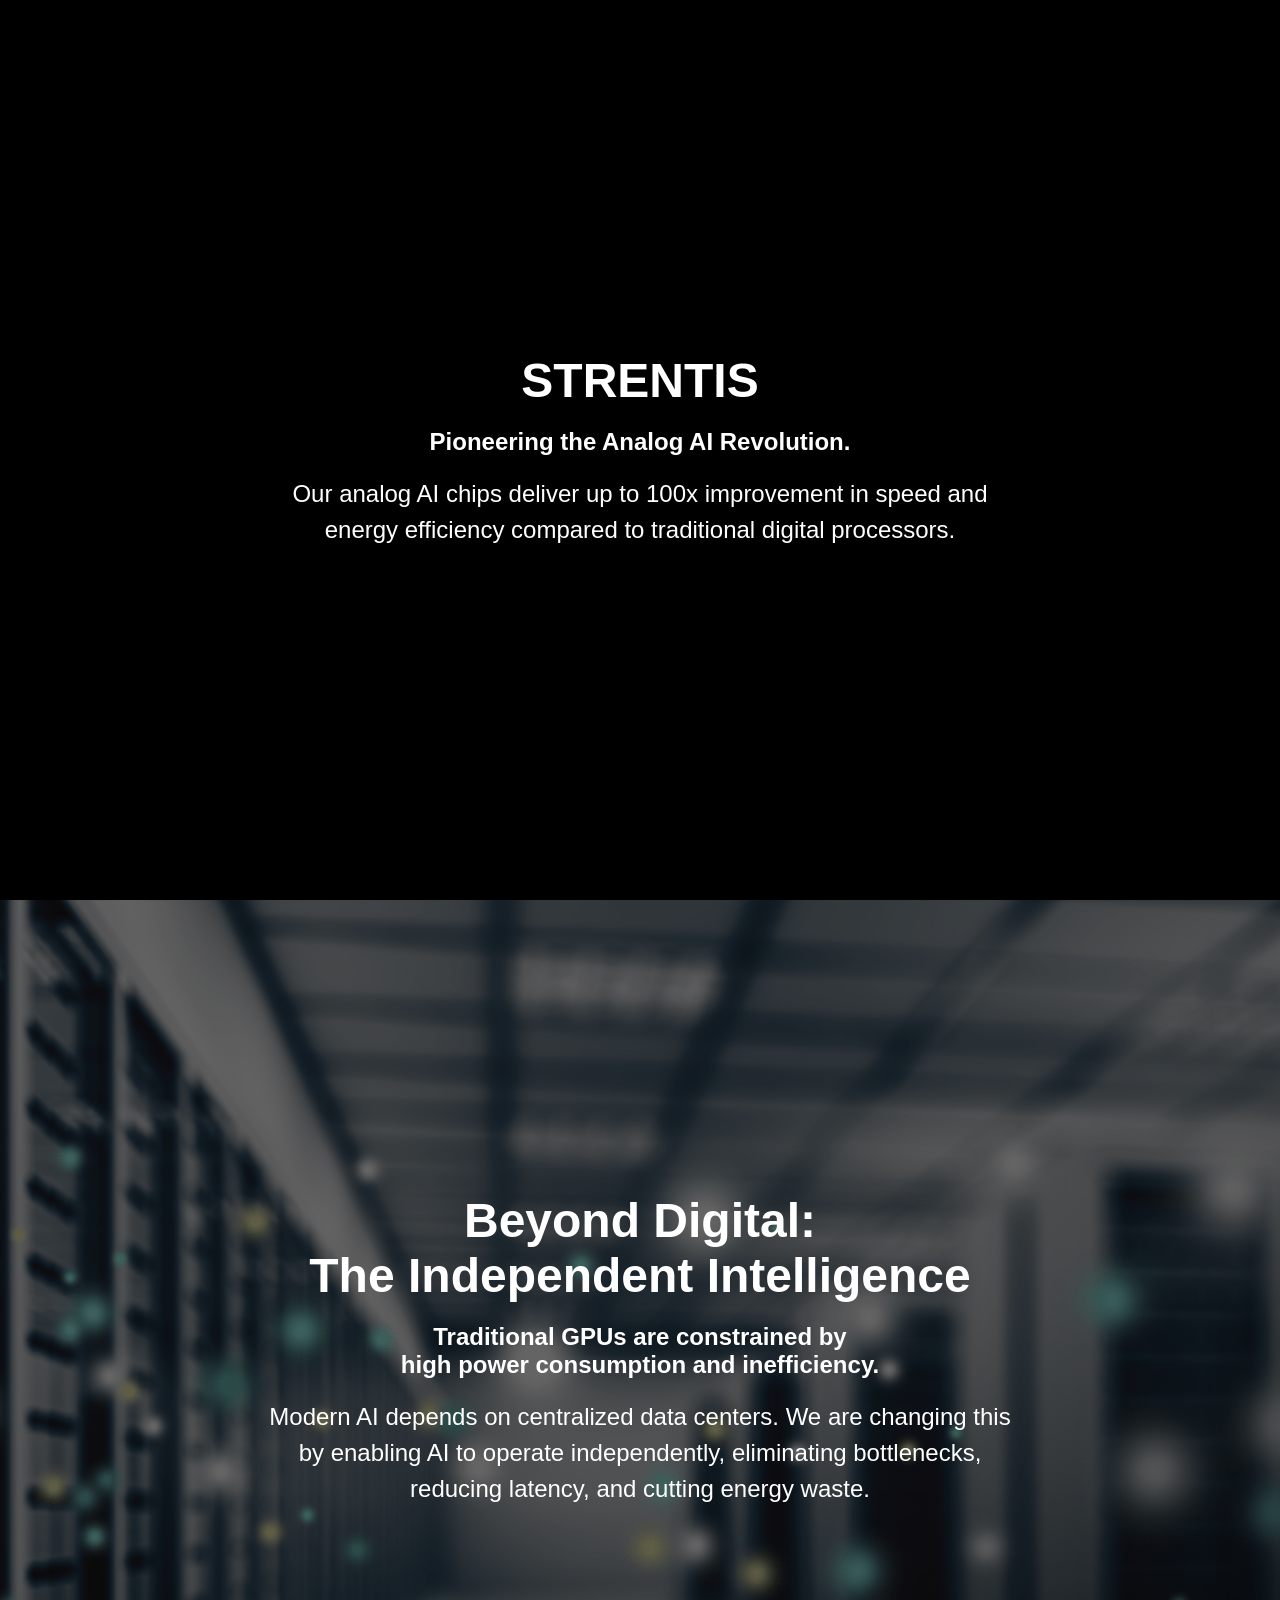
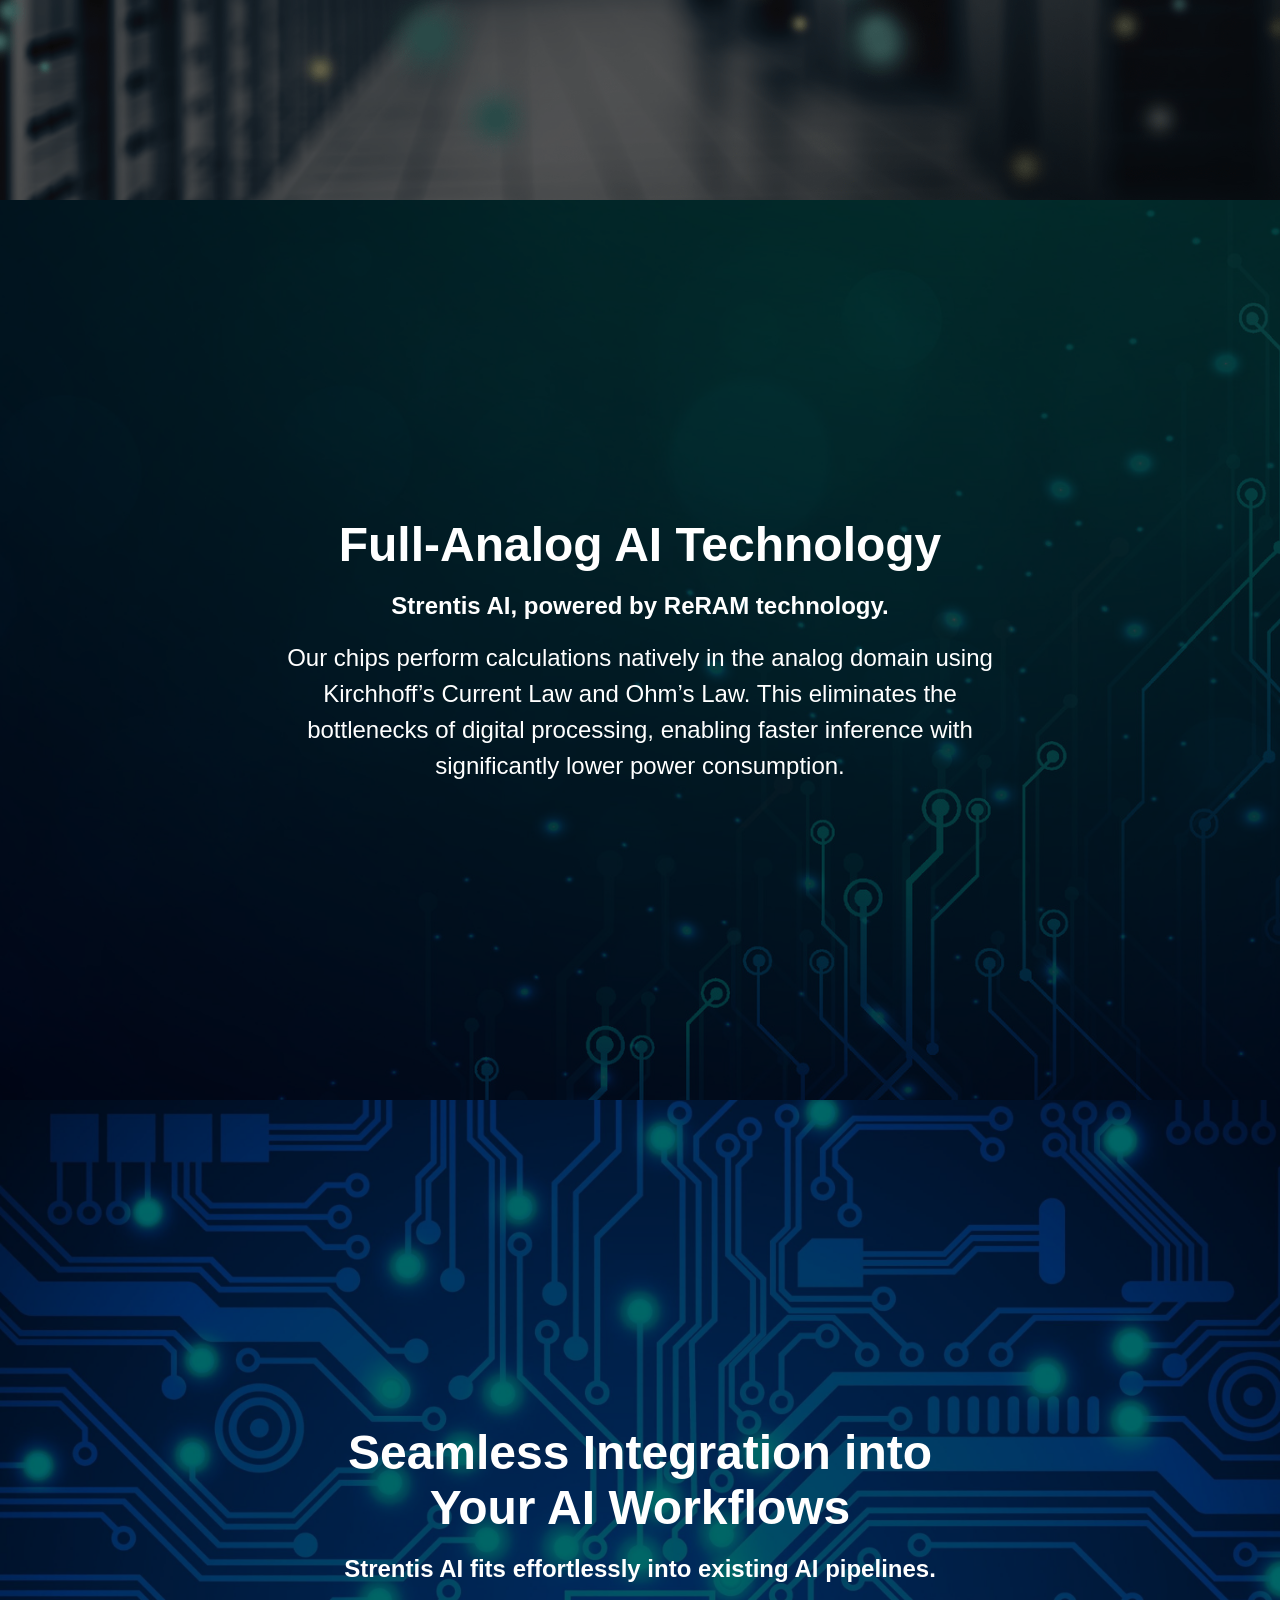
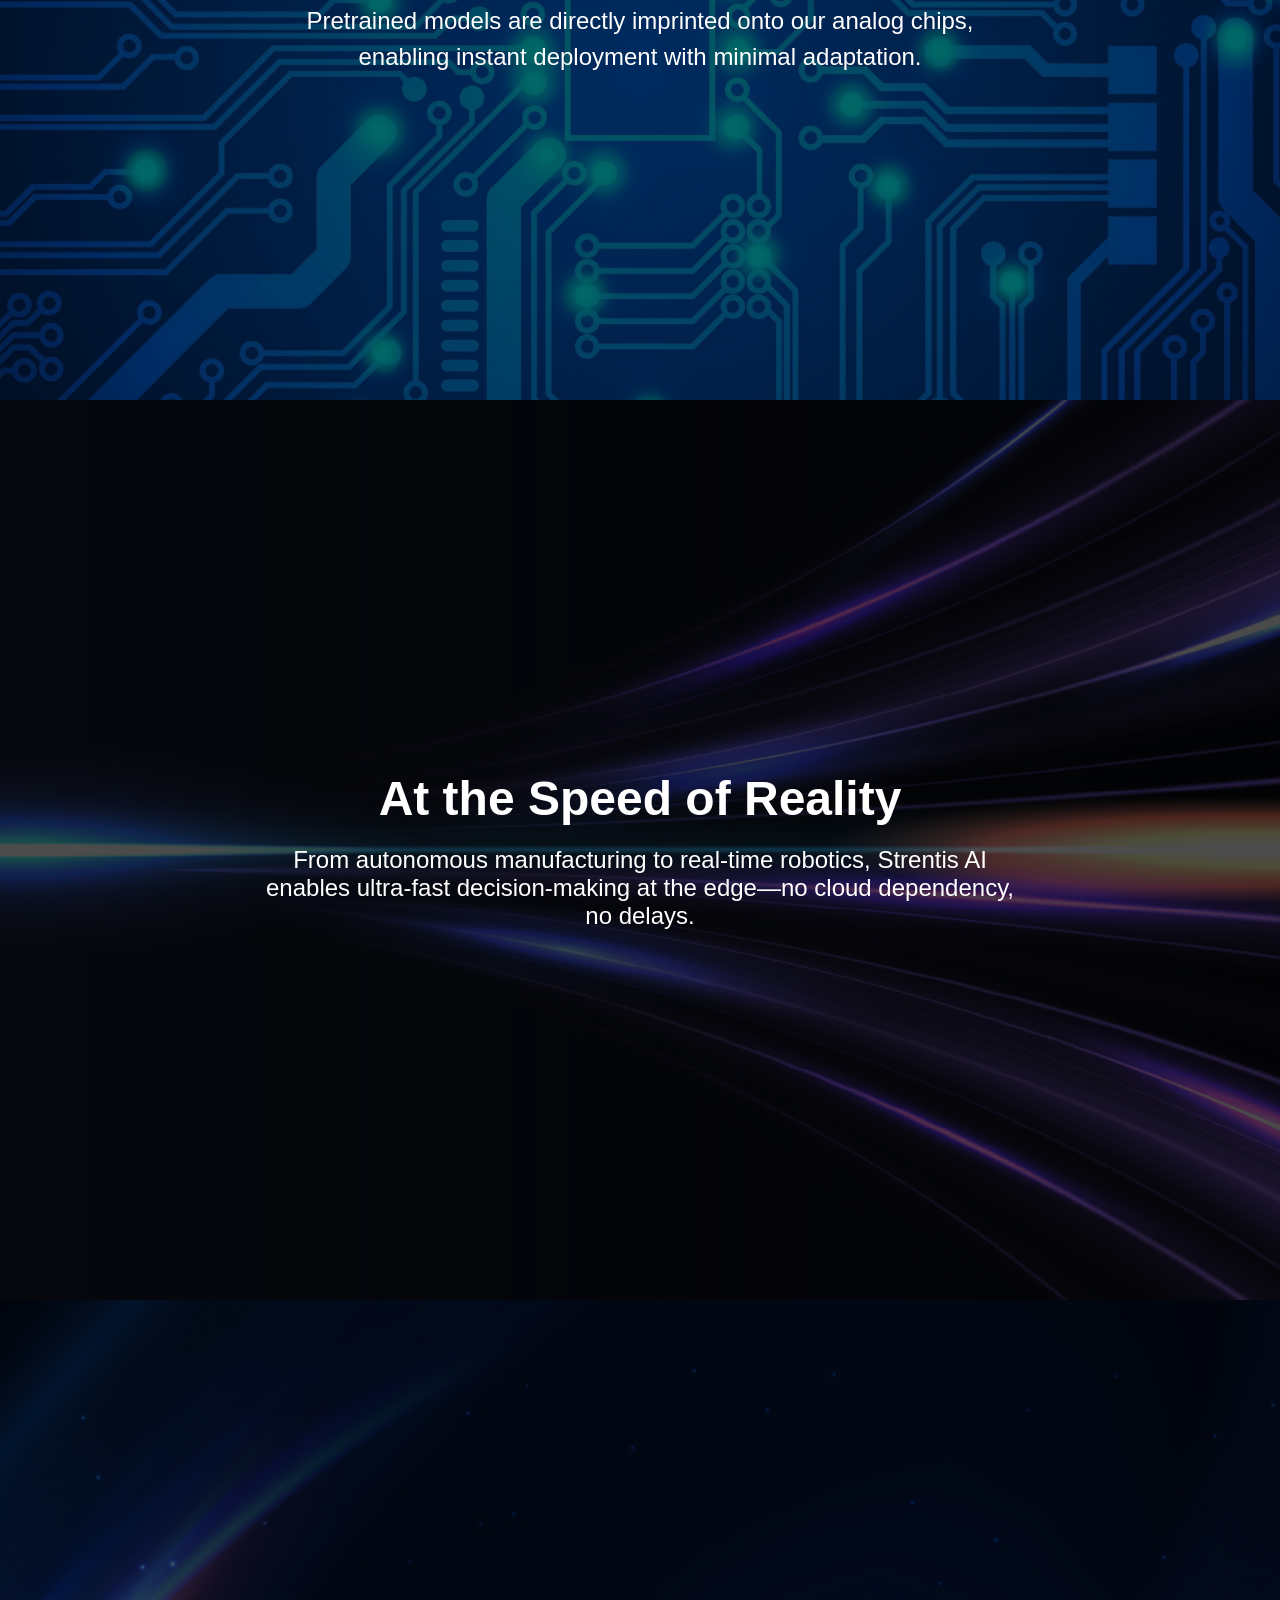
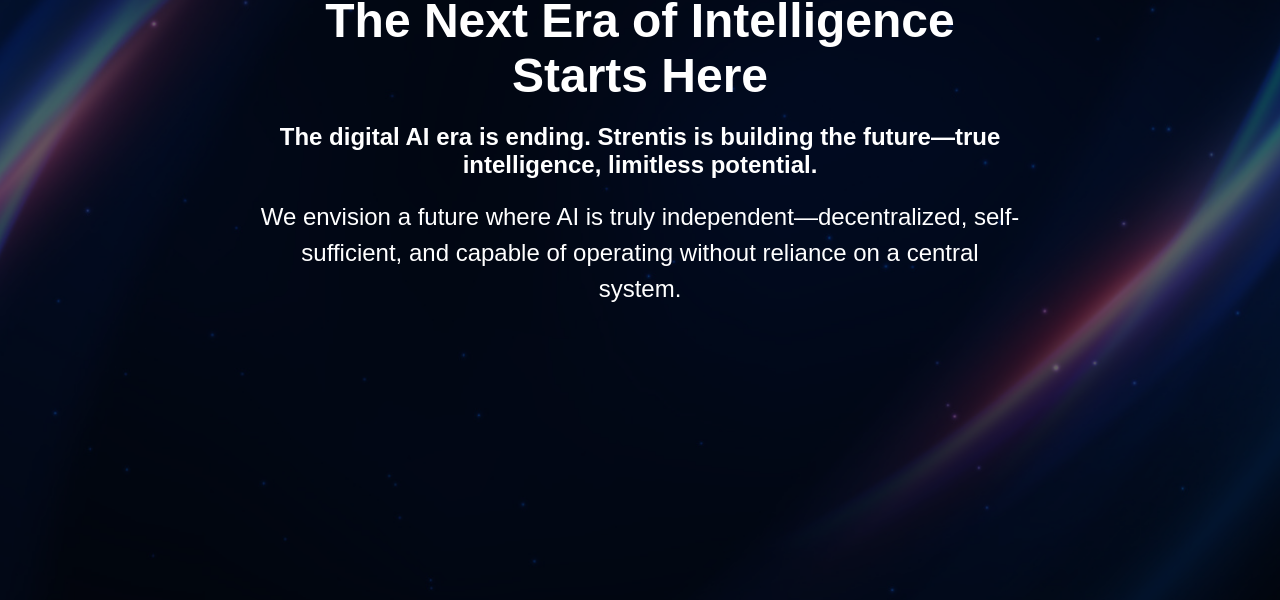
==== index.html @ 4700bcfa "Update index.html" ====
<!DOCTYPE html>
<html lang="en">
<head>
    <meta charset="UTF-8">
    <meta name="viewport" content="width=device-width, initial-scale=1.0">
    <title>Strentis - Pioneering the Analog AI Revolution</title>
    <link rel="stylesheet" href="resources/styles.css"> 
    <style>
        * { margin: 0; padding: 0; box-sizing: border-box; font-family: Arial, sans-serif; }
        body { background-color: #000; color: #fff; }
        .panel { height: 100vh; display: flex; align-items: center; justify-content: center; text-align: center; position: relative; }
        .panel h1 { font-size: 3rem; }
        .panel p { font-size: 1.5rem; max-width: 800px; margin-top: 20px; }
        .overlay { position: absolute; top: 0; left: 0; width: 100%; height: 100%; background: rgba(0, 0, 0, 0.6); }
        .content { position: relative; z-index: 2; padding: 20px; }
        .panel:nth-child(odd) .overlay { background: rgba(0, 0, 0, 0.7); }
        
        /* Background images */
/*         .hero { background: url('/resources/title.jpg') no-repeat center center/cover; } */
        .hero { background: url('https://raw.githubusercontent.com/strentis/strentis-website/main/resources/title.jpg') no-repeat center center/cover; }
/*         background: url('https://raw.githubusercontent.com/YOUR-USERNAME/strentis-website/main/images/your-image.jpg') no-repeat center center/cover; */
        .why-analog { background: url('/resources/data.png') no-repeat center center/cover; }
        .technology { background: url('/resources/nodes.jpg') no-repeat center center/cover; }
        .workflow { background: url('/resources/workflow.jpg') no-repeat center center/cover; }
        .applications { background: url('/resources/light.jpg') no-repeat center center/cover; }
        .future { background: url('/resources/future.jpg') no-repeat center center/cover; }
    </style>
</head>
<body>
    <div class="panel hero">
        <div class="overlay"></div>
        <div class="content">
            <h1>STRENTIS</h1>
            <p class="big-text">Pioneering the Analog AI Revolution.</p>  
            <p class="small-text">Our analog AI chips deliver up to 100x improvement in speed and energy efficiency compared to traditional digital processors.</p>
        </div>        
    </div>

    <div class="panel why-analog">
        <div class="overlay"></div>
        <div class="content">
            <h1>Beyond Digital: <br> The Independent Intelligence</h1>
            <p class="big-text">Traditional GPUs are constrained by <br> high power consumption and inefficiency. </p>  
            <p class="small-text">Modern AI depends on centralized data centers. We are changing this by enabling AI to operate independently, eliminating bottlenecks, reducing latency, and cutting energy waste.</p>
        </div>
    </div>

    <div class="panel technology">
        <div class="overlay"></div>
        <div class="content">
            <h1>Full-Analog AI Technology</h1>
            <p class="big-text">Strentis AI, powered by ReRAM technology.</p>
            <p class="small-text">Our chips perform calculations natively in the analog domain using Kirchhoff’s Current Law and Ohm’s Law. This eliminates the bottlenecks of digital processing, enabling faster inference with significantly lower power consumption.</p>
        </div>
    </div>

    <div class="panel workflow">
        <div class="overlay"></div>
        <div class="content">
            <h1>Seamless Integration into <br> Your AI Workflows</h1>
            <p class="big-text">Strentis AI fits effortlessly into existing AI pipelines.</p>
            <p class="small-text">Pretrained models are directly imprinted onto our analog chips, enabling instant deployment with minimal adaptation.</p>
        </div>
    </div>

    <div class="panel applications">
        <div class="overlay"></div>
        <div class="content">
            <h1>At the Speed of Reality</h1>
            <p>From autonomous manufacturing to real-time robotics, Strentis AI enables ultra-fast decision-making at the edge—no cloud dependency, no delays.</p>
        </div>
    </div>

    <div class="panel future">
        <div class="overlay"></div>
        <div class="content">
            <h1>The Next Era of Intelligence Starts Here</h1>
            <p class="big-text">The digital AI era is ending. Strentis is building the future—true intelligence, limitless potential.</p>
            <p class="small-text">We envision a future where AI is truly independent—decentralized, self-sufficient, and capable of operating without reliance on a central system.</p>
        </div>
    </div>
</body>
</html>
---- resources/styles.css ----
.content {
    text-align: center;
    max-width: 800px; /* Prevents content from stretching */
    margin: 0 auto;
}

h1 {
    font-size: 3rem;
    font-weight: bold;
    margin-bottom: 15px; /* Space below title */
}

.big-text {
    font-size: 2rem; /* Larger first sentence */
    font-weight: bold;
    display: block;
    margin-bottom: 8px; /* Reduce space between first and second sentence */
}

.small-text {
    font-size: 1.4rem; /* Slightly smaller second sentence */
    line-height: 1.5; /* Adjust line spacing */
    max-width: 600px; /* Keeps text at a fixed width */
    margin: 0 auto; /* Ensures proper centering */
    display: flex;
    justify-content: center;
    text-align: center;
}
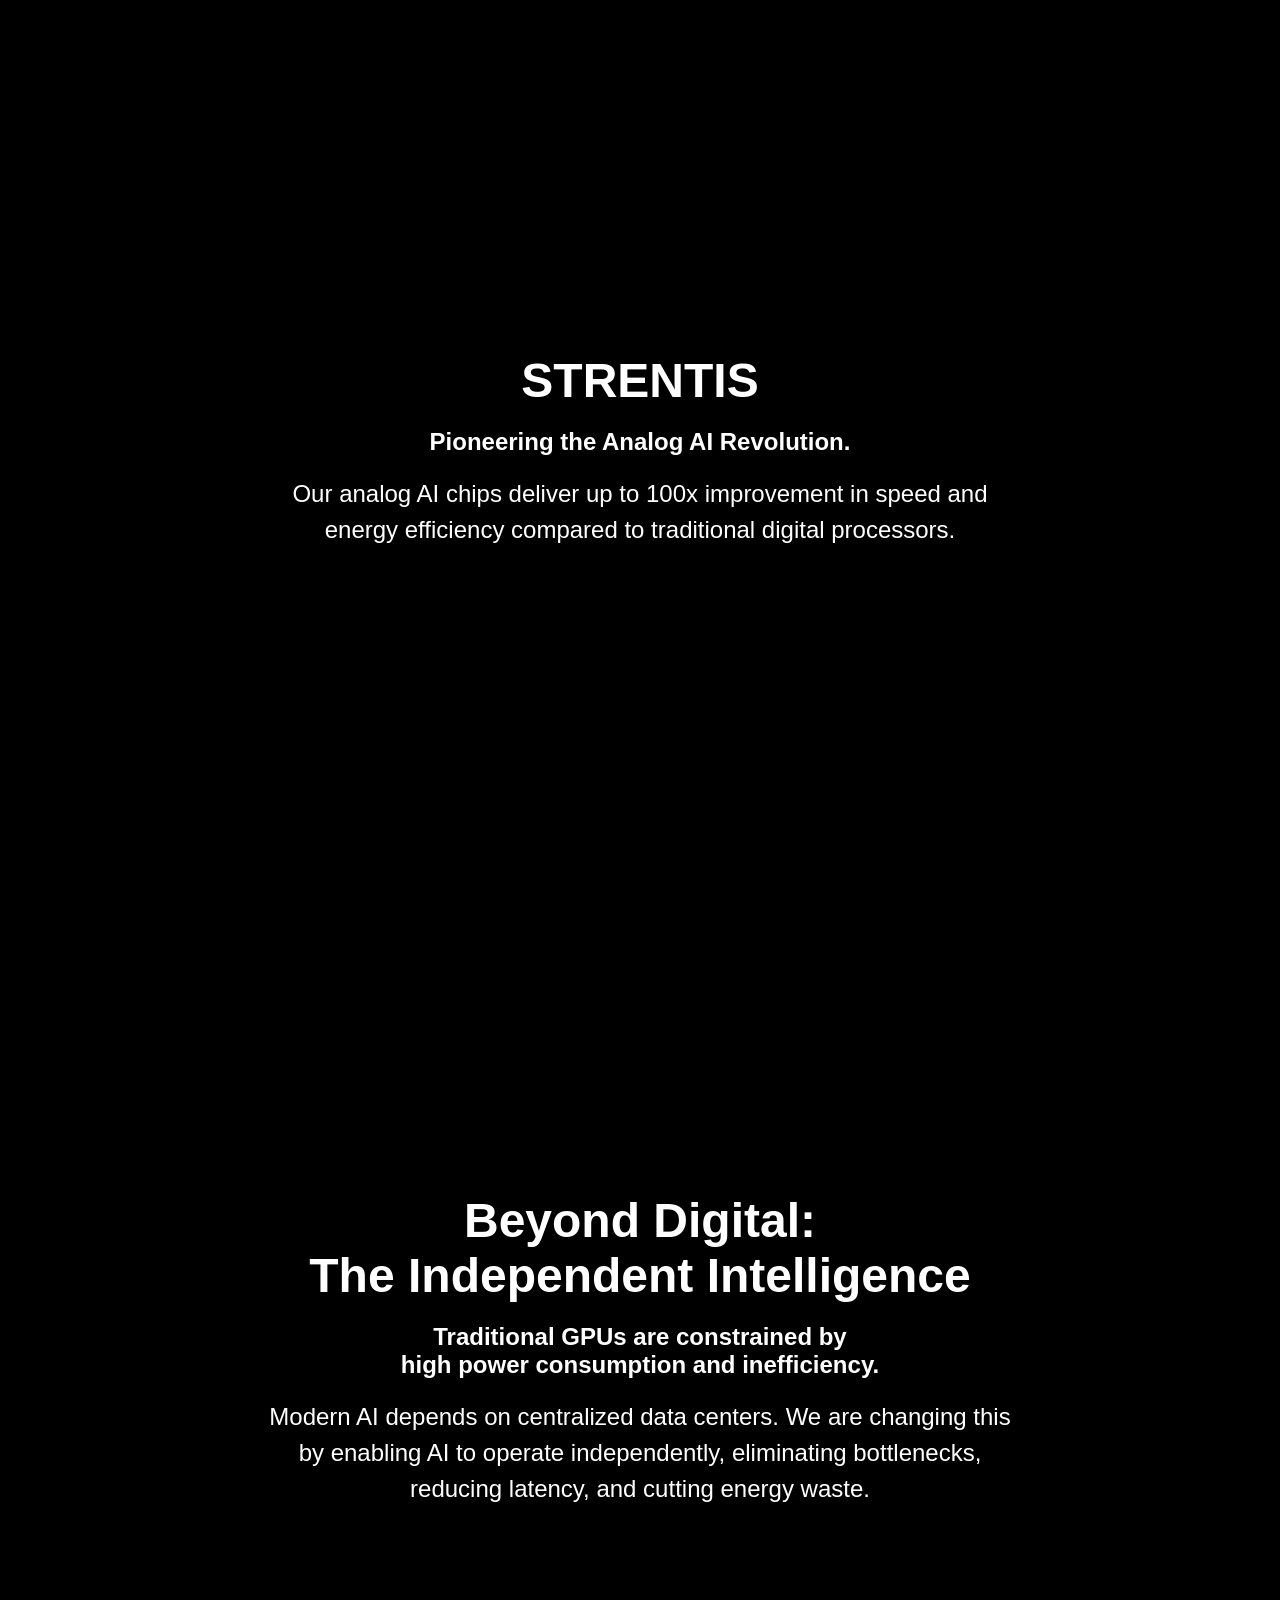
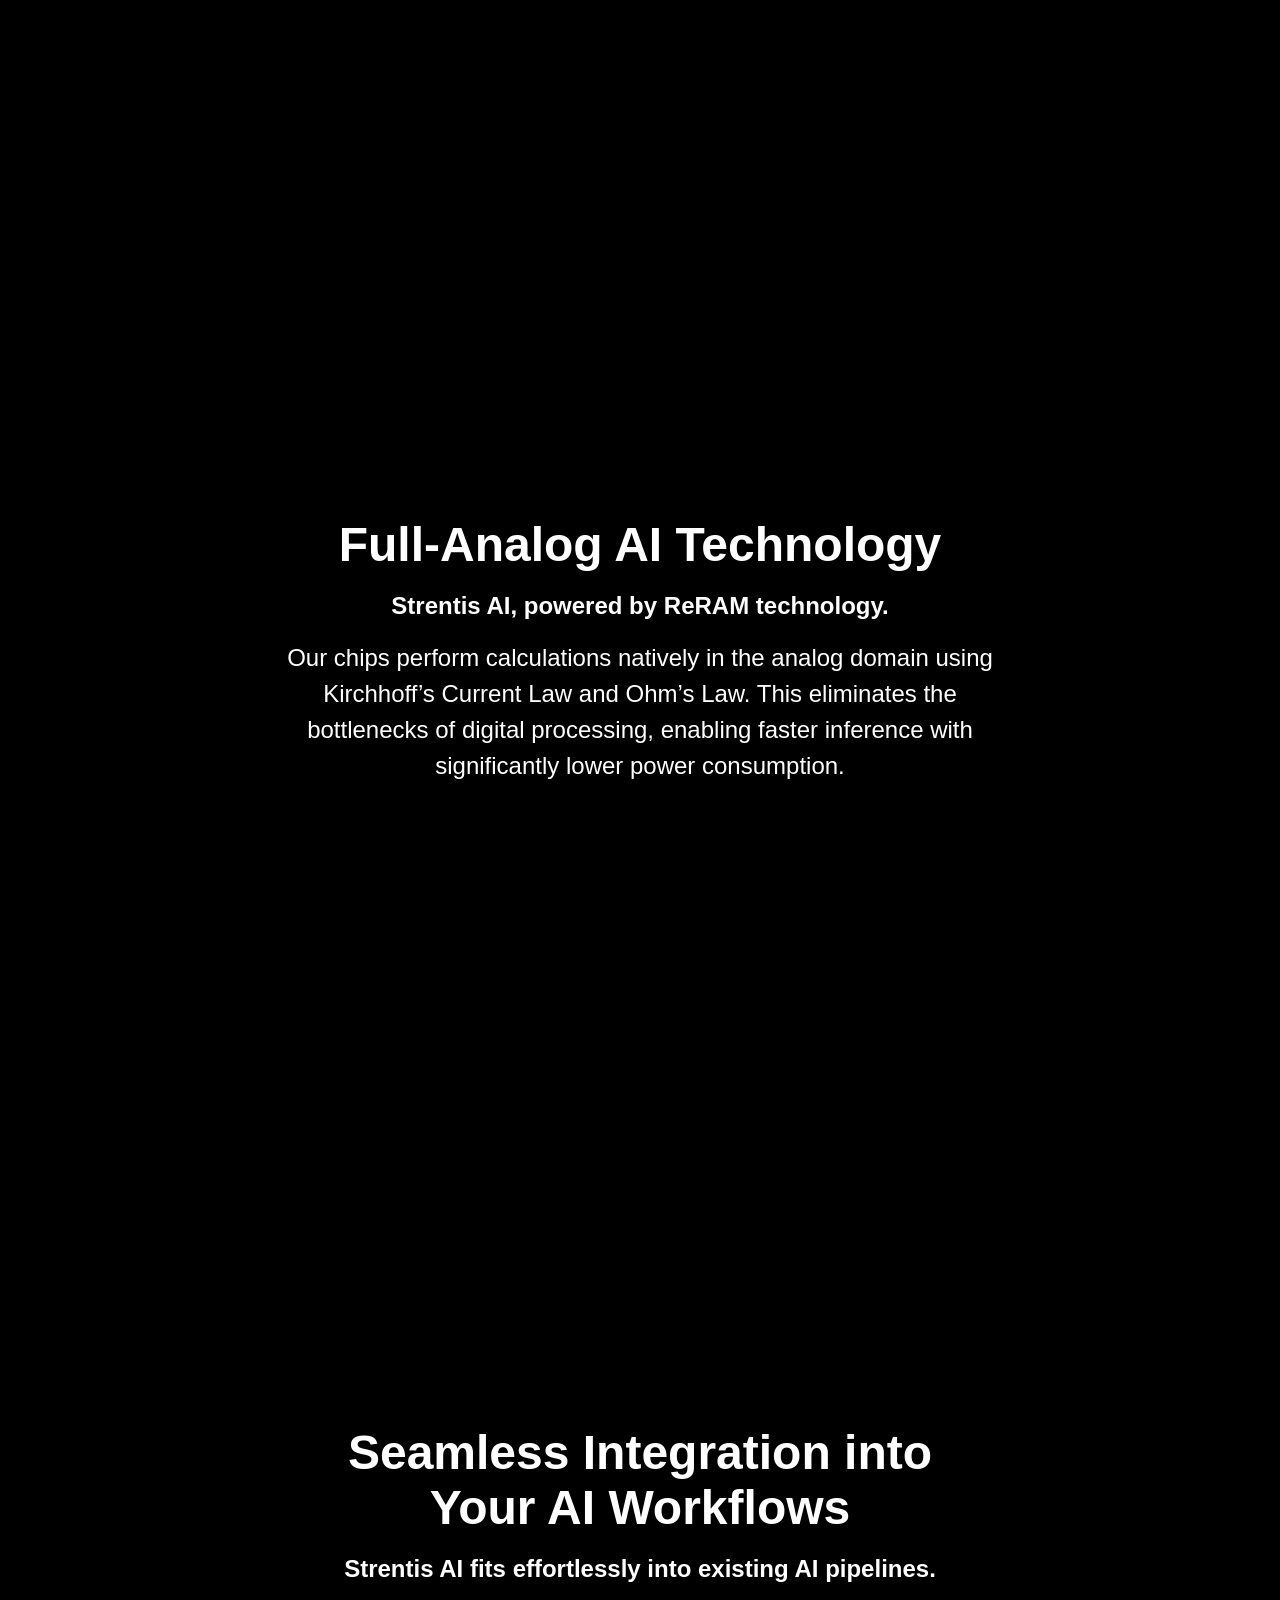
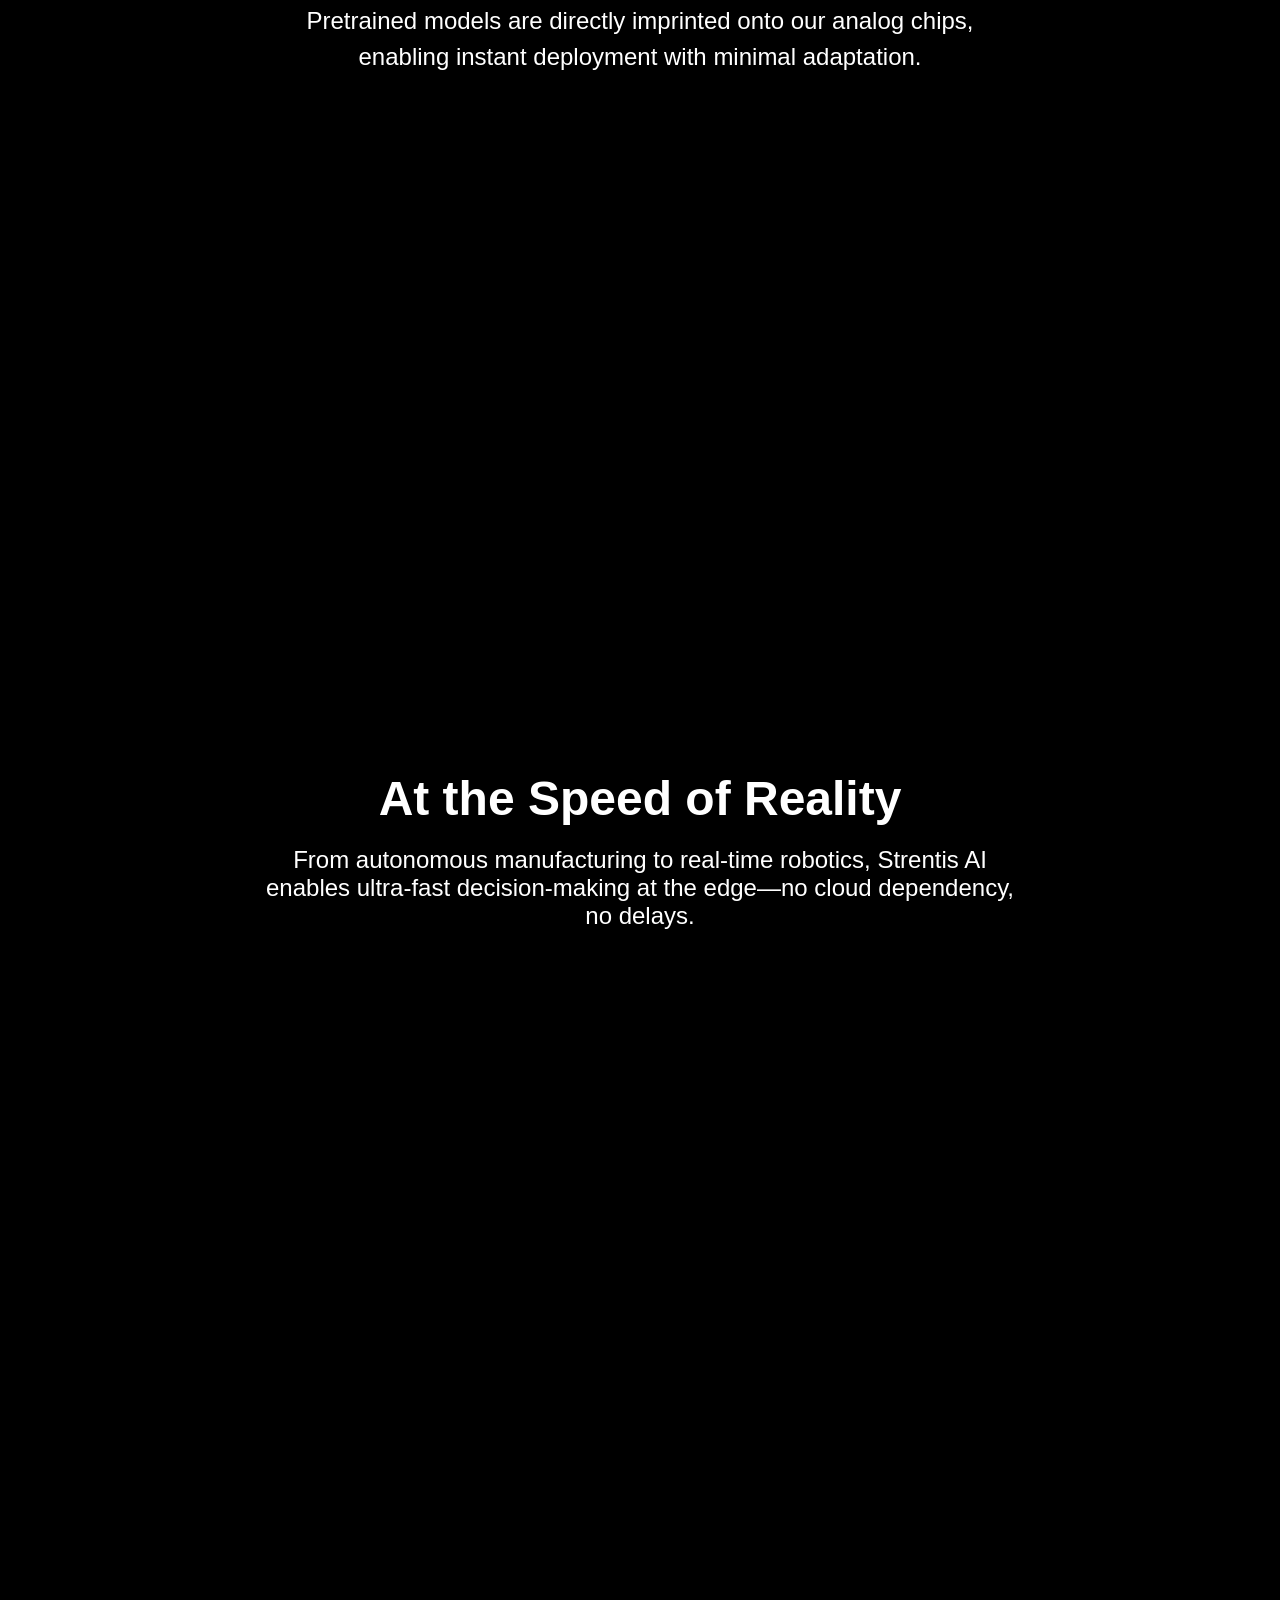
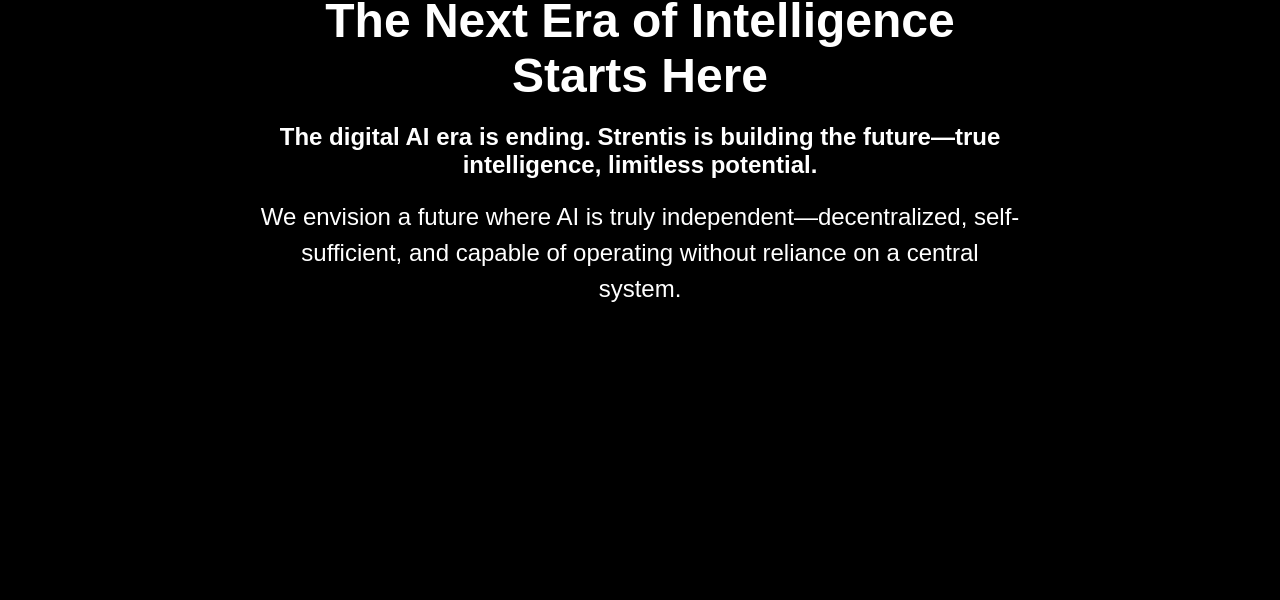
==== commit ff6ba38e: "Update index.html" ====
--- a/index.html
+++ b/index.html
@@ -16,14 +16,12 @@
         .panel:nth-child(odd) .overlay { background: rgba(0, 0, 0, 0.7); }
         
         /* Background images */
-/*         .hero { background: url('/resources/title.jpg') no-repeat center center/cover; } */
         .hero { background: url('https://raw.githubusercontent.com/strentis/strentis-website/main/resources/title.jpg') no-repeat center center/cover; }
-/*         background: url('https://raw.githubusercontent.com/YOUR-USERNAME/strentis-website/main/images/your-image.jpg') no-repeat center center/cover; */
-        .why-analog { background: url('/resources/data.png') no-repeat center center/cover; }
-        .technology { background: url('/resources/nodes.jpg') no-repeat center center/cover; }
-        .workflow { background: url('/resources/workflow.jpg') no-repeat center center/cover; }
-        .applications { background: url('/resources/light.jpg') no-repeat center center/cover; }
-        .future { background: url('/resources/future.jpg') no-repeat center center/cover; }
+        .why-analog { background: url('https://raw.githubusercontent.com/strentis/strentis-website/main/resources/data.png') no-repeat center center/cover; }
+        .technology { background: url('https://raw.githubusercontent.com/strentis/strentis-website/main/resources/nodes.jpg') no-repeat center center/cover; }
+        .workflow { background: url('https://raw.githubusercontent.com/strentis/strentis-website/main/resources/workflow.jpg') no-repeat center center/cover; }
+        .applications { background: url('https://raw.githubusercontent.com/strentis/strentis-website/main/resources/light.jpg') no-repeat center center/cover; }
+        .future { background: url('https://raw.githubusercontent.com/strentis/strentis-website/main/resources/future.jpg') no-repeat center center/cover; }
     </style>
 </head>
 <body>
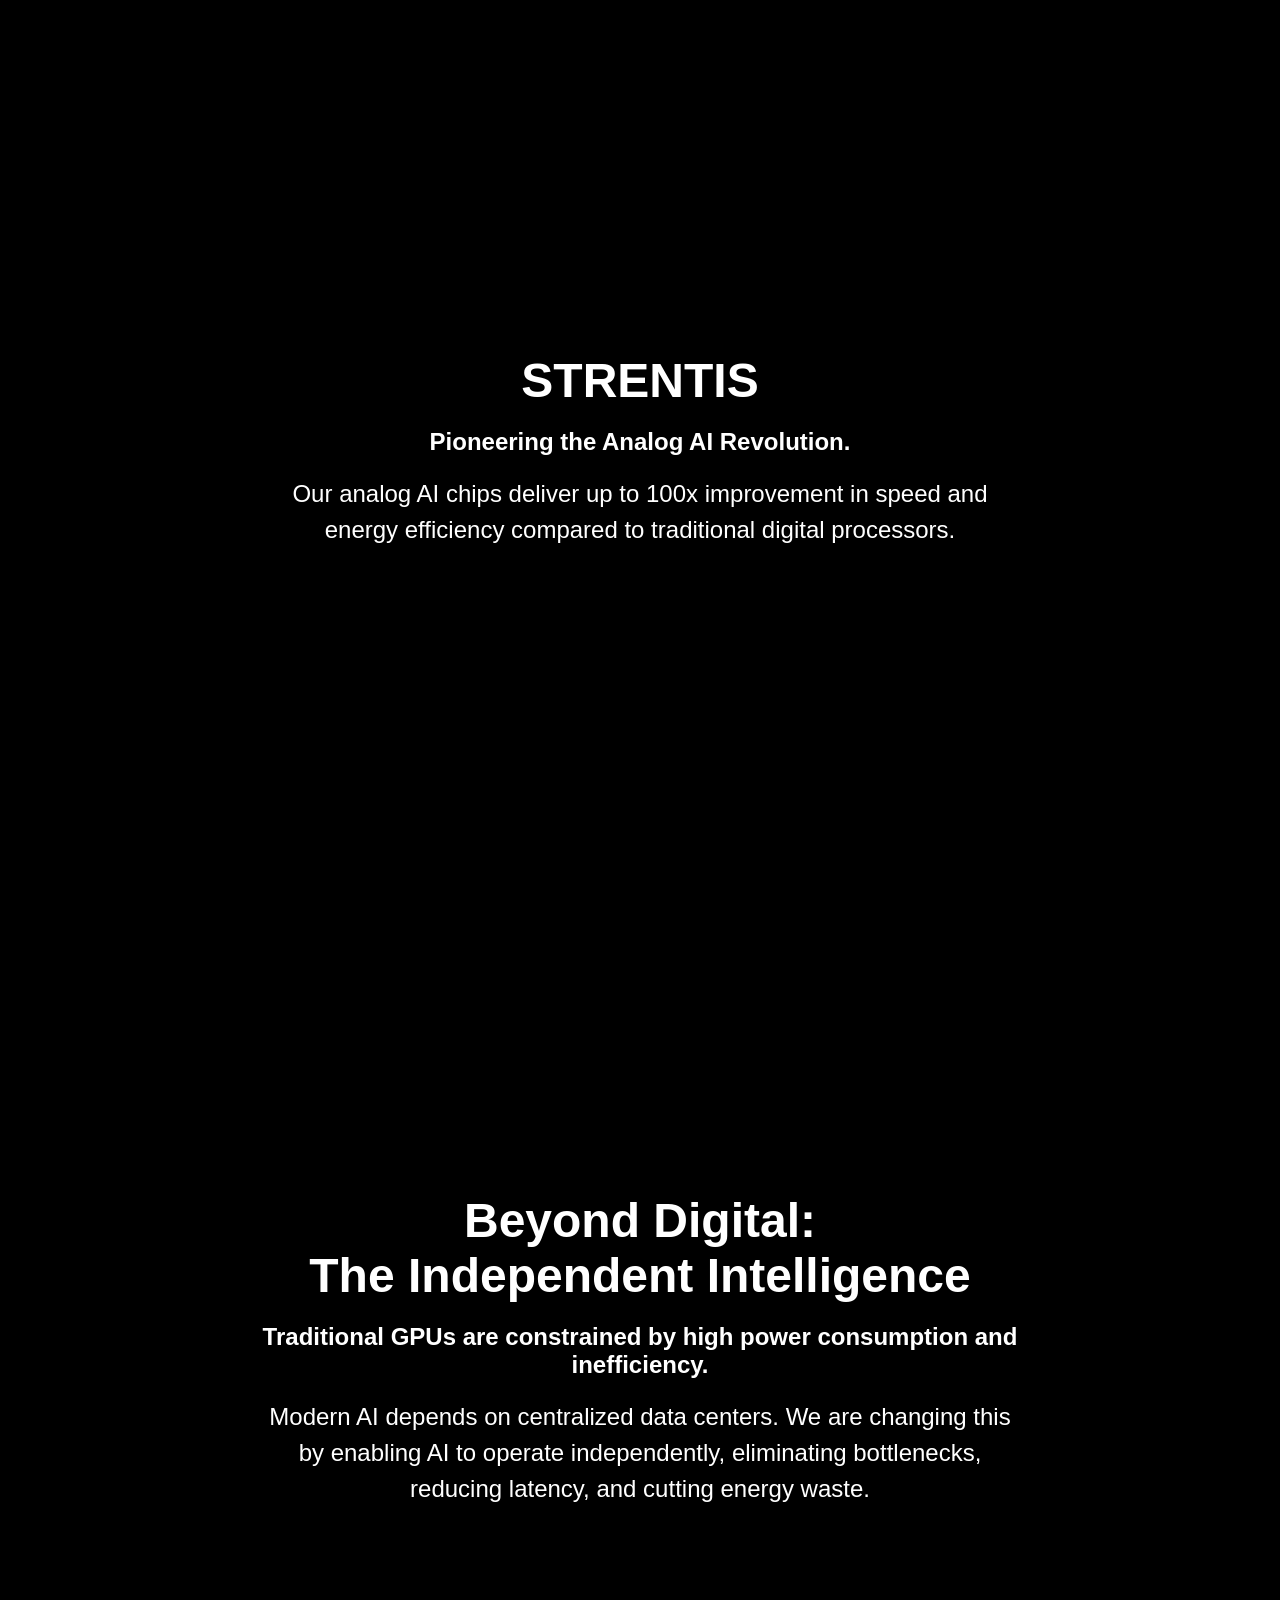
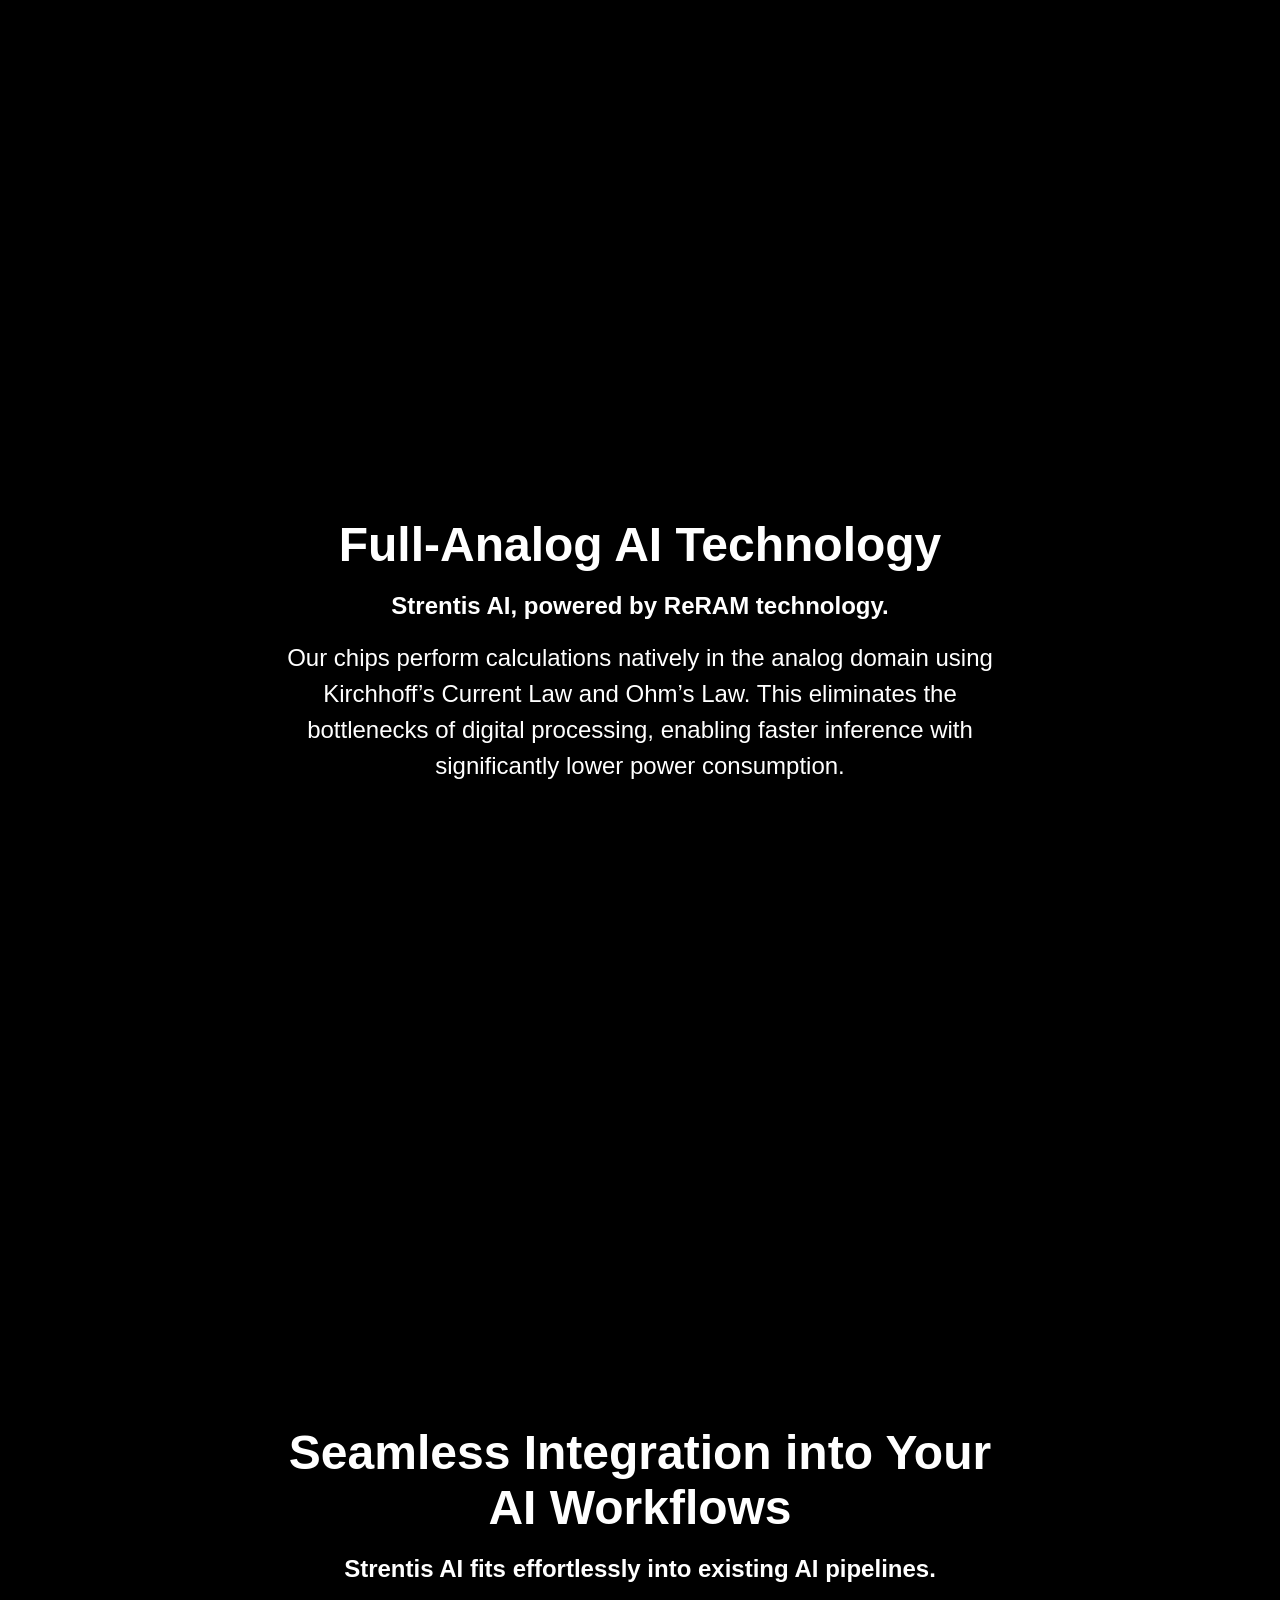
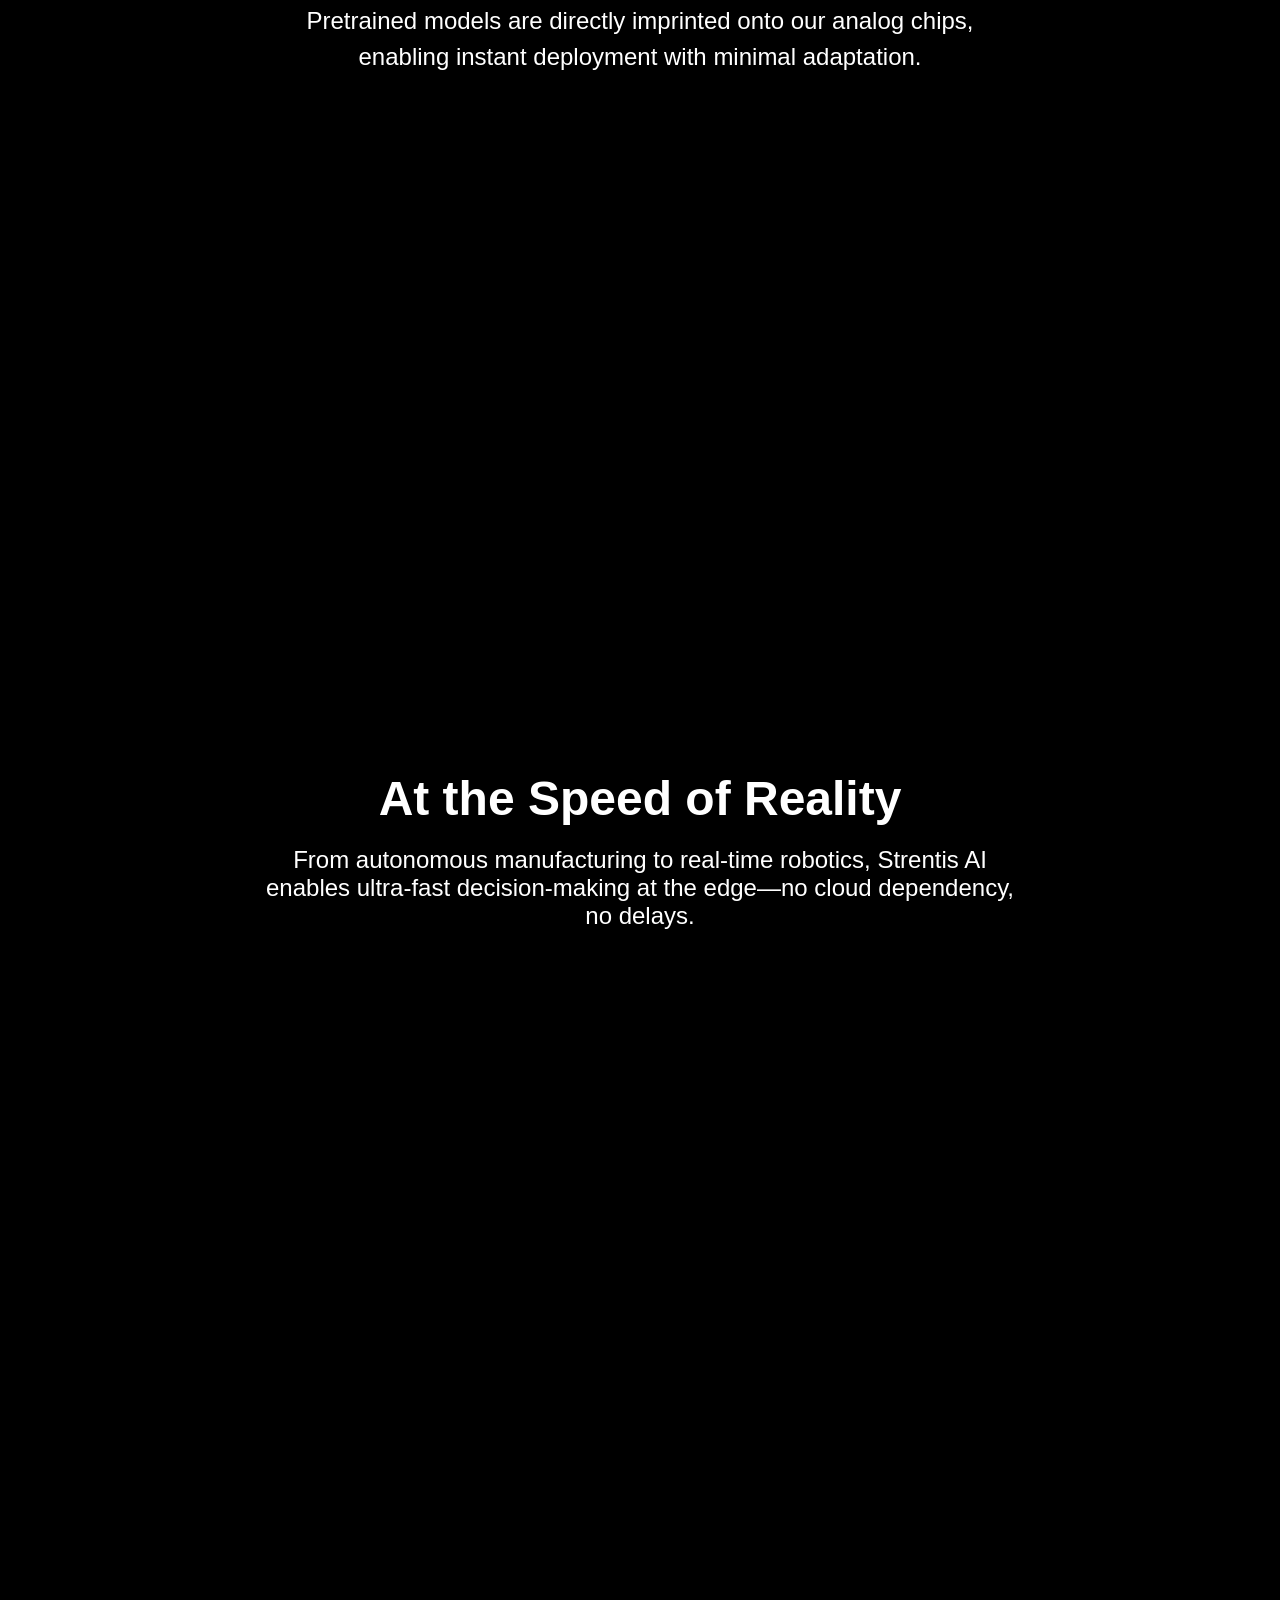
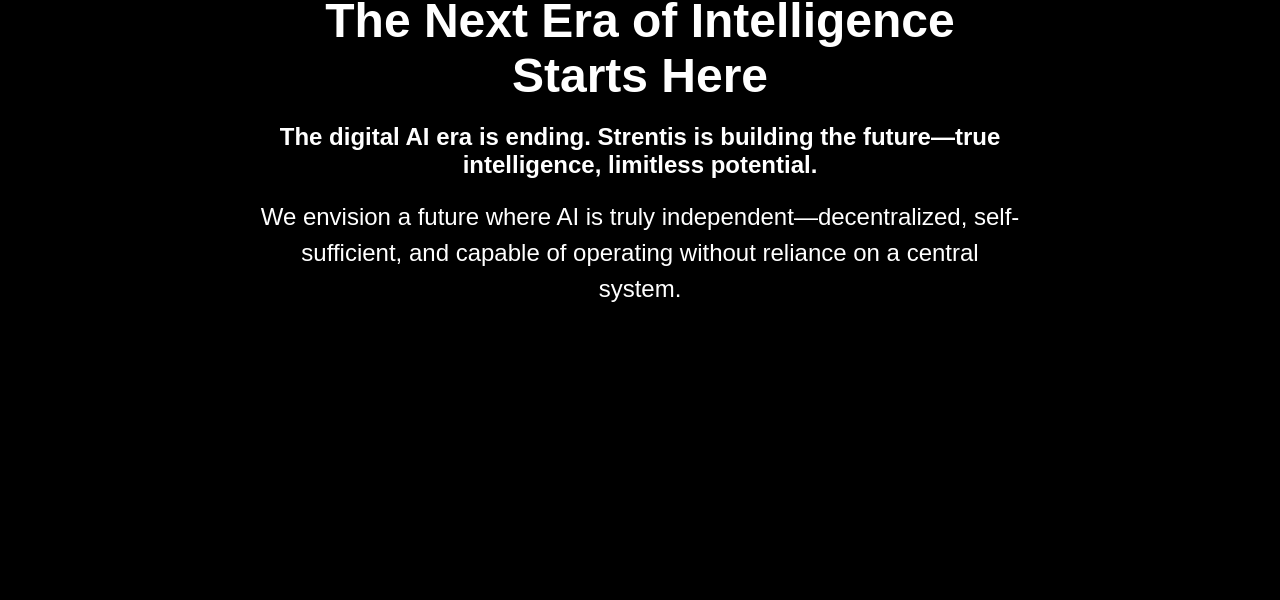
==== commit 73c57bc7: "Update index.html" ====
--- a/index.html
+++ b/index.html
@@ -38,7 +38,7 @@
         <div class="overlay"></div>
         <div class="content">
             <h1>Beyond Digital: <br> The Independent Intelligence</h1>
-            <p class="big-text">Traditional GPUs are constrained by <br> high power consumption and inefficiency. </p>  
+            <p class="big-text">Traditional GPUs are constrained by high power consumption and inefficiency. </p>  
             <p class="small-text">Modern AI depends on centralized data centers. We are changing this by enabling AI to operate independently, eliminating bottlenecks, reducing latency, and cutting energy waste.</p>
         </div>
     </div>
@@ -55,7 +55,7 @@
     <div class="panel workflow">
         <div class="overlay"></div>
         <div class="content">
-            <h1>Seamless Integration into <br> Your AI Workflows</h1>
+            <h1>Seamless Integration into Your AI Workflows</h1>
             <p class="big-text">Strentis AI fits effortlessly into existing AI pipelines.</p>
             <p class="small-text">Pretrained models are directly imprinted onto our analog chips, enabling instant deployment with minimal adaptation.</p>
         </div>
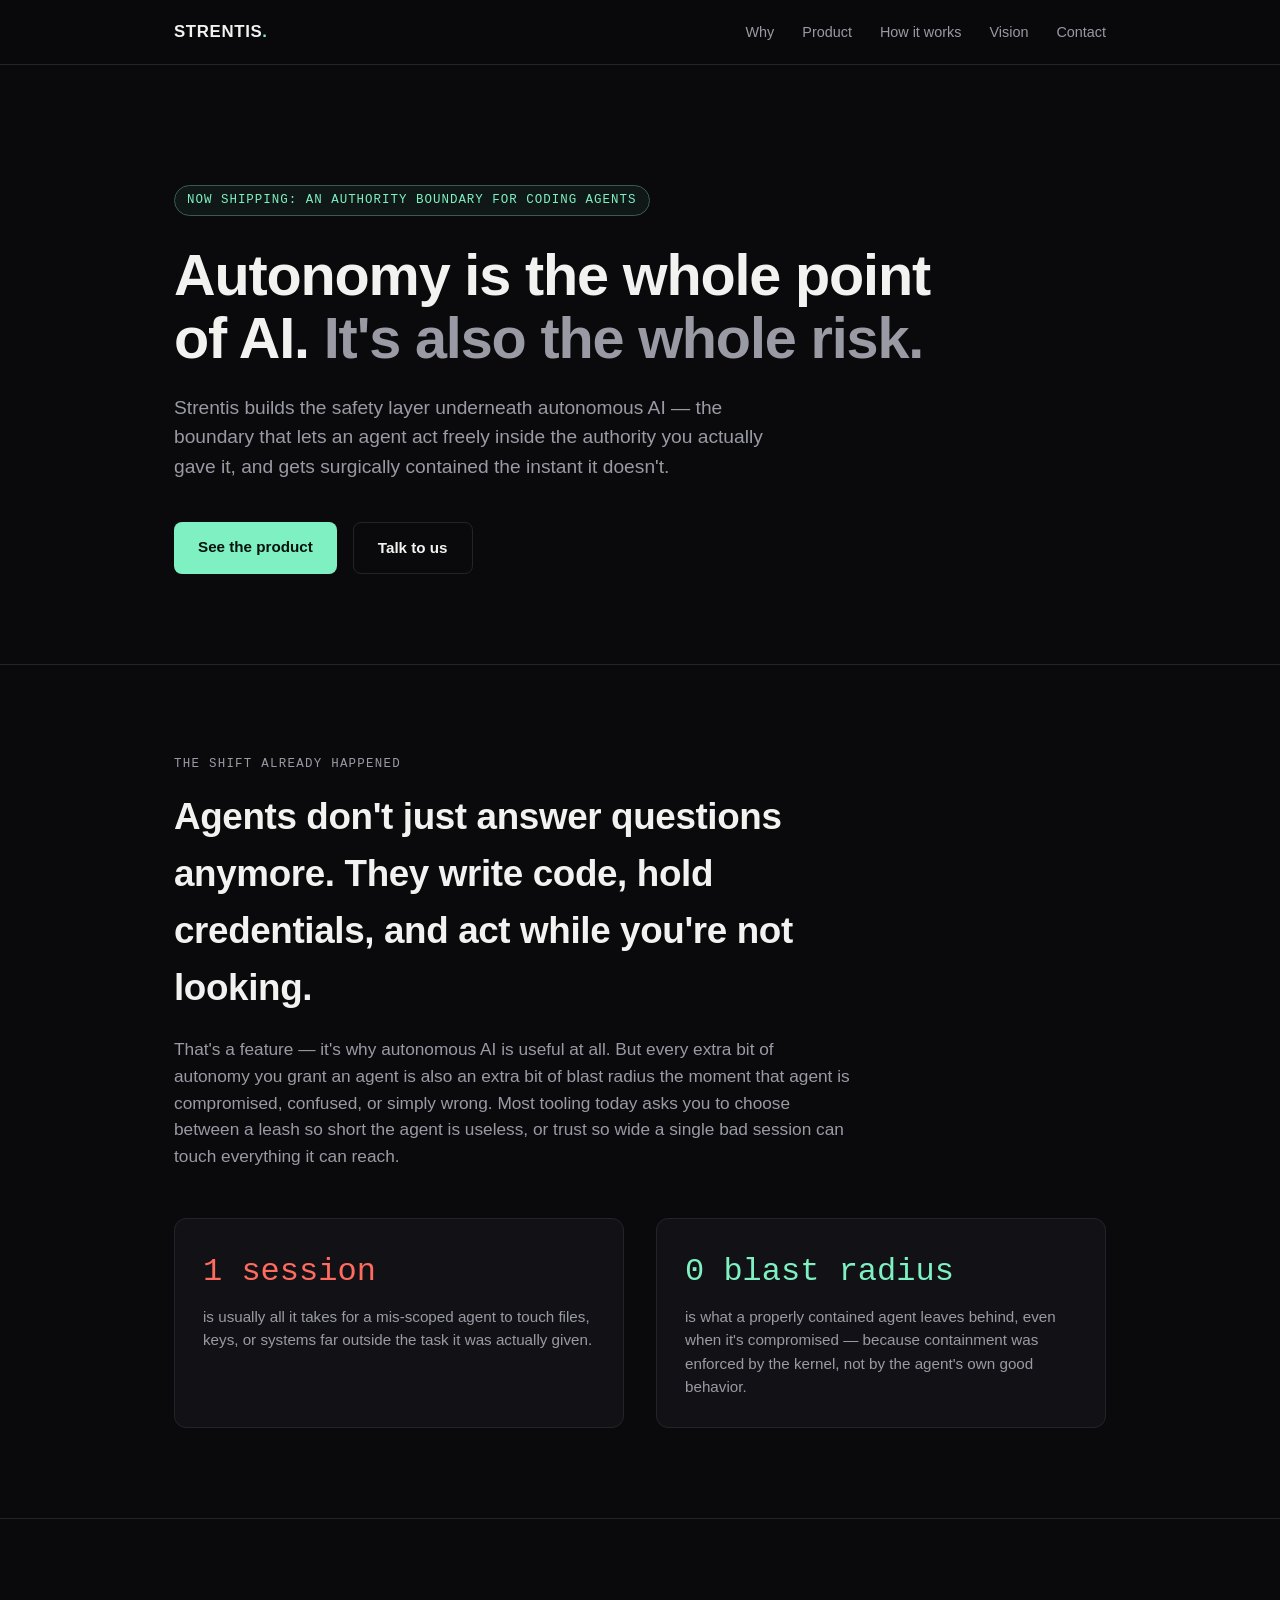
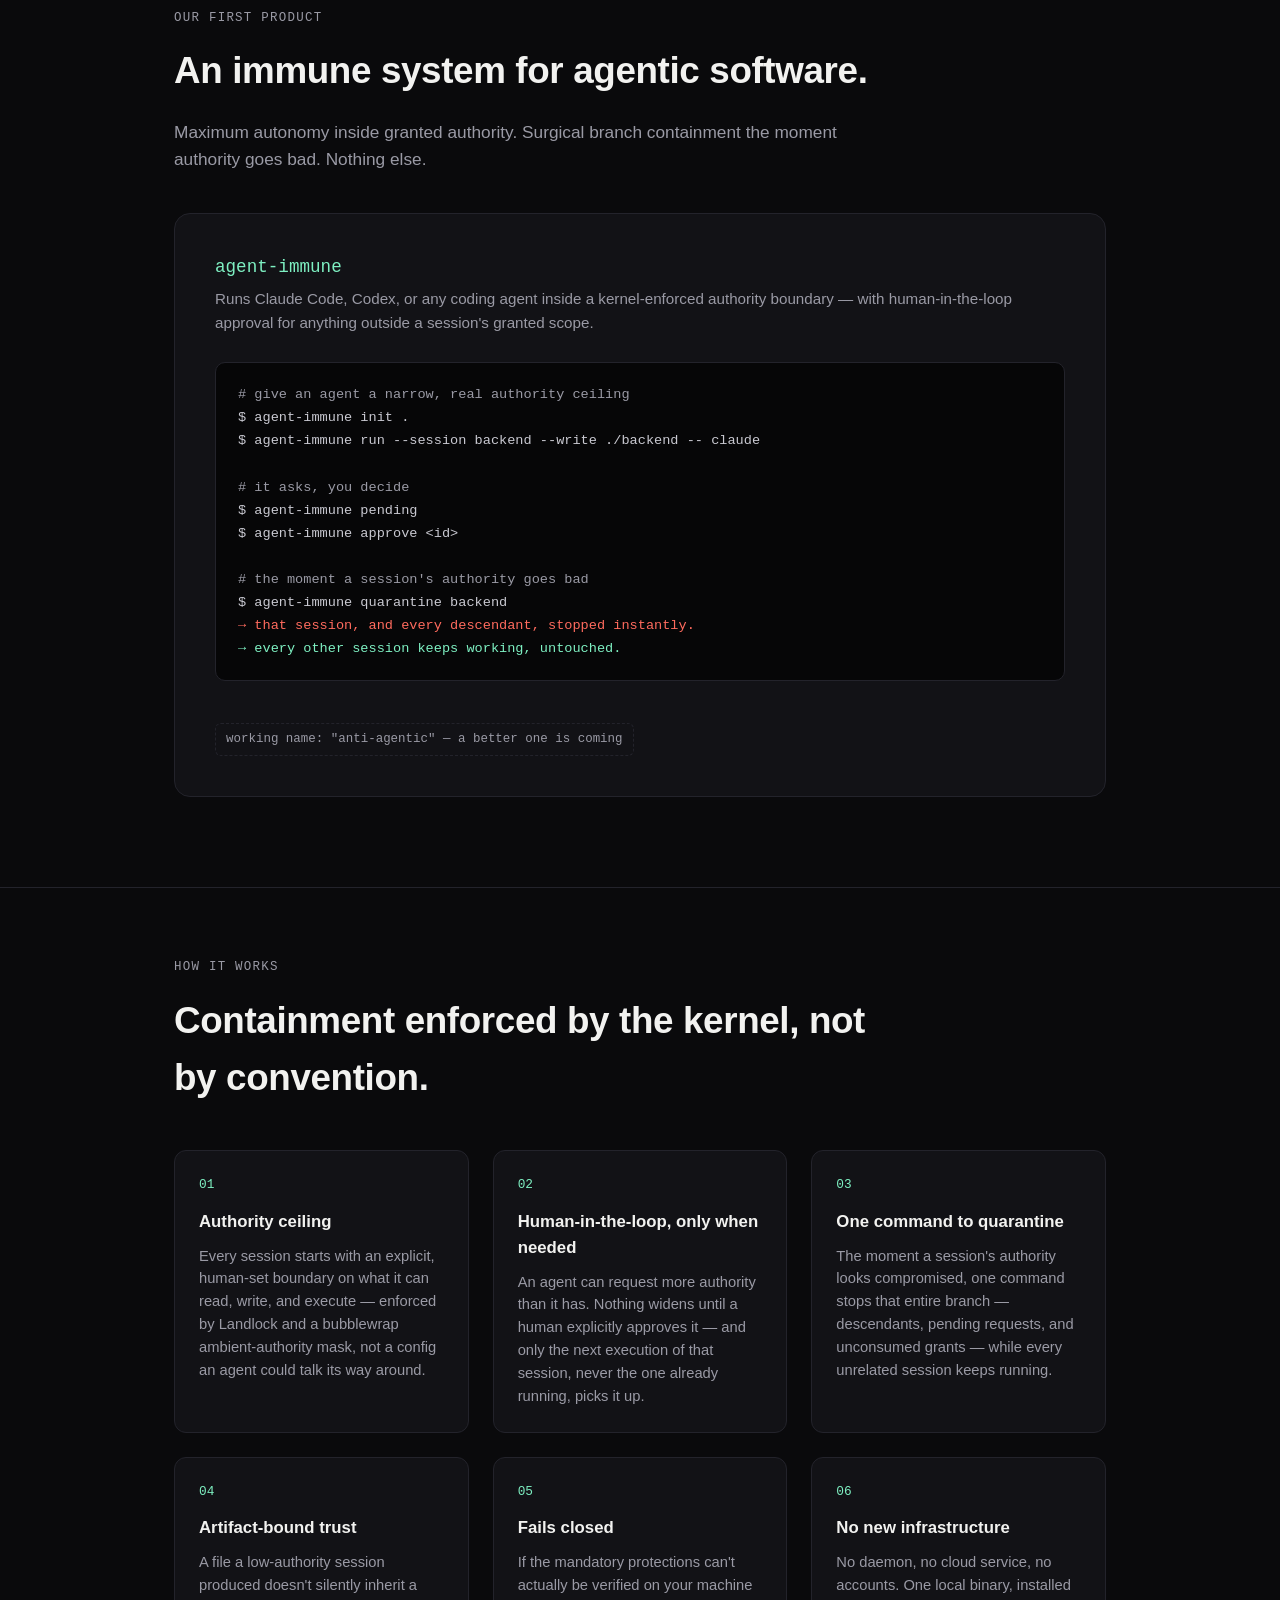
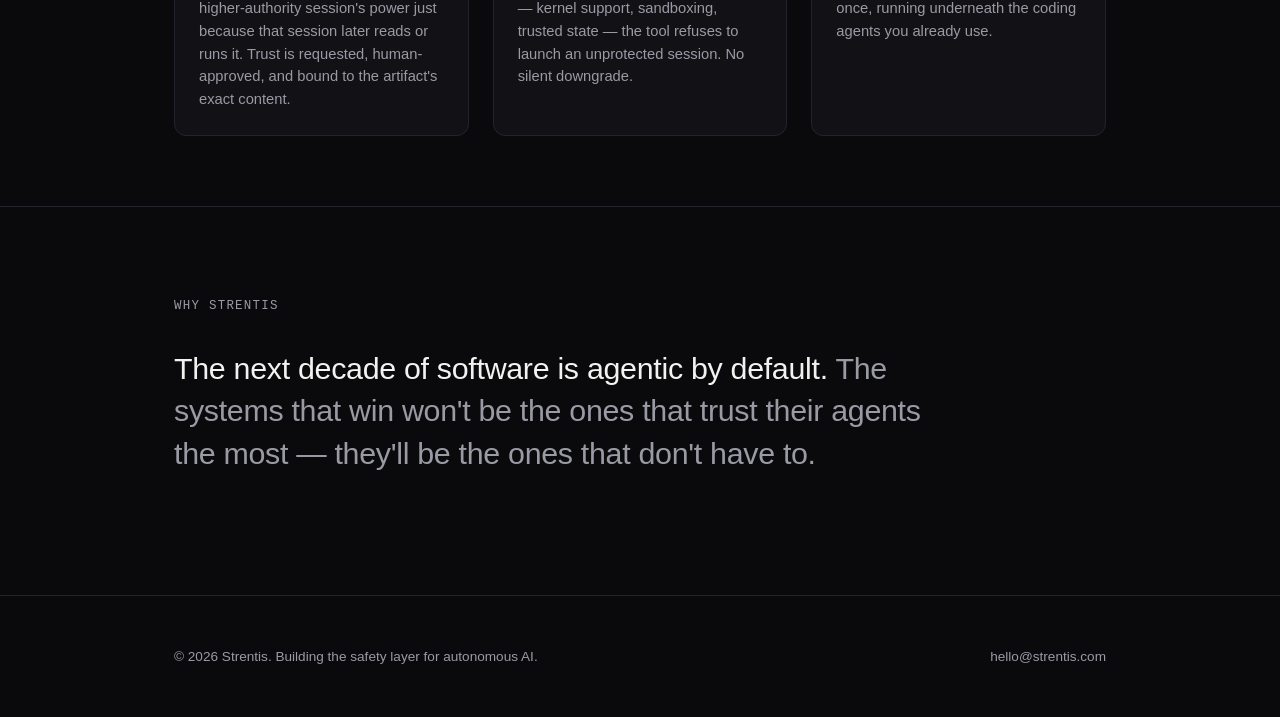
==== commit be4b5698: "Update index.html" ====
--- a/index.html
+++ b/index.html
@@ -1,81 +1,452 @@
 <!DOCTYPE html>
 <html lang="en">
 <head>
-    <meta charset="UTF-8">
-    <meta name="viewport" content="width=device-width, initial-scale=1.0">
-    <title>Strentis - Pioneering the Analog AI Revolution</title>
-    <link rel="stylesheet" href="resources/styles.css"> 
-    <style>
-        * { margin: 0; padding: 0; box-sizing: border-box; font-family: Arial, sans-serif; }
-        body { background-color: #000; color: #fff; }
-        .panel { height: 100vh; display: flex; align-items: center; justify-content: center; text-align: center; position: relative; }
-        .panel h1 { font-size: 3rem; }
-        .panel p { font-size: 1.5rem; max-width: 800px; margin-top: 20px; }
-        .overlay { position: absolute; top: 0; left: 0; width: 100%; height: 100%; background: rgba(0, 0, 0, 0.6); }
-        .content { position: relative; z-index: 2; padding: 20px; }
-        .panel:nth-child(odd) .overlay { background: rgba(0, 0, 0, 0.7); }
-        
-        /* Background images */
-        .hero { background: url('https://raw.githubusercontent.com/strentis/strentis-website/main/resources/title.jpg') no-repeat center center/cover; }
-        .why-analog { background: url('https://raw.githubusercontent.com/strentis/strentis-website/main/resources/data.png') no-repeat center center/cover; }
-        .technology { background: url('https://raw.githubusercontent.com/strentis/strentis-website/main/resources/nodes.jpg') no-repeat center center/cover; }
-        .workflow { background: url('https://raw.githubusercontent.com/strentis/strentis-website/main/resources/workflow.jpg') no-repeat center center/cover; }
-        .applications { background: url('https://raw.githubusercontent.com/strentis/strentis-website/main/resources/light.jpg') no-repeat center center/cover; }
-        .future { background: url('https://raw.githubusercontent.com/strentis/strentis-website/main/resources/future.jpg') no-repeat center center/cover; }
-    </style>
+<meta charset="UTF-8">
+<meta name="viewport" content="width=device-width, initial-scale=1.0">
+<title>Strentis — AI Safety Systems</title>
+<meta name="description" content="Strentis builds the safety layer for autonomous AI. Our first product, Anti-Agentic, gives you a kernel-enforced authority boundary for coding agents — maximum autonomy inside granted authority, surgical containment the instant it goes bad.">
+<link rel="icon" href="data:,">
+<style>
+  :root {
+    --bg: #0a0a0c;
+    --bg-raised: #121216;
+    --border: #23232b;
+    --text: #f2f2f0;
+    --text-dim: #9a9aa5;
+    --accent: #7ef0c2;
+    --accent-dim: #3a5c50;
+    --danger: #ff6b5e;
+    --mono: "SF Mono", "IBM Plex Mono", ui-monospace, Menlo, Consolas, monospace;
+    --sans: "Inter", -apple-system, BlinkMacSystemFont, "Segoe UI", Helvetica, Arial, sans-serif;
+  }
+
+  * { box-sizing: border-box; }
+
+  html { scroll-behavior: smooth; }
+
+  body {
+    margin: 0;
+    background: var(--bg);
+    color: var(--text);
+    font-family: var(--sans);
+    line-height: 1.55;
+    -webkit-font-smoothing: antialiased;
+  }
+
+  a { color: inherit; }
+
+  .wrap {
+    max-width: 980px;
+    margin: 0 auto;
+    padding: 0 24px;
+  }
+
+  /* NAV */
+  nav {
+    position: sticky;
+    top: 0;
+    z-index: 10;
+    background: rgba(10, 10, 12, 0.85);
+    backdrop-filter: blur(8px);
+    border-bottom: 1px solid var(--border);
+  }
+  nav .wrap {
+    display: flex;
+    align-items: center;
+    justify-content: space-between;
+    height: 64px;
+  }
+  .logo {
+    font-weight: 700;
+    letter-spacing: 0.04em;
+    font-size: 1.05rem;
+    text-decoration: none;
+  }
+  .logo span { color: var(--accent); }
+  .navlinks { display: flex; gap: 28px; font-size: 0.9rem; }
+  .navlinks a {
+    text-decoration: none;
+    color: var(--text-dim);
+    transition: color 0.15s ease;
+  }
+  .navlinks a:hover { color: var(--text); }
+
+  /* HERO */
+  header.hero {
+    padding: 120px 0 90px;
+    border-bottom: 1px solid var(--border);
+  }
+  .eyebrow {
+    display: inline-block;
+    font-family: var(--mono);
+    font-size: 0.78rem;
+    letter-spacing: 0.08em;
+    text-transform: uppercase;
+    color: var(--accent);
+    border: 1px solid var(--accent-dim);
+    background: rgba(126, 240, 194, 0.06);
+    padding: 5px 12px;
+    border-radius: 999px;
+    margin-bottom: 28px;
+  }
+  h1 {
+    font-size: clamp(2.4rem, 5vw, 3.6rem);
+    line-height: 1.08;
+    letter-spacing: -0.02em;
+    margin: 0 0 24px;
+    max-width: 780px;
+  }
+  h1 .fade { color: var(--text-dim); }
+  .lede {
+    font-size: 1.2rem;
+    color: var(--text-dim);
+    max-width: 620px;
+    margin: 0 0 40px;
+  }
+  .cta-row { display: flex; gap: 16px; flex-wrap: wrap; }
+  .btn {
+    display: inline-block;
+    text-decoration: none;
+    padding: 13px 24px;
+    border-radius: 8px;
+    font-size: 0.95rem;
+    font-weight: 600;
+    transition: transform 0.15s ease, opacity 0.15s ease;
+  }
+  .btn:hover { transform: translateY(-1px); }
+  .btn-primary { background: var(--accent); color: #06120d; }
+  .btn-ghost {
+    background: transparent;
+    color: var(--text);
+    border: 1px solid var(--border);
+  }
+  .btn-ghost:hover { border-color: var(--text-dim); }
+
+  /* SECTIONS */
+  section {
+    padding: 90px 0;
+    border-bottom: 1px solid var(--border);
+  }
+  section.tight { padding: 70px 0; }
+  .kicker {
+    font-family: var(--mono);
+    font-size: 0.78rem;
+    letter-spacing: 0.1em;
+    text-transform: uppercase;
+    color: var(--text-dim);
+    margin: 0 0 14px;
+  }
+  h2 {
+    font-size: clamp(1.7rem, 3.2vw, 2.3rem);
+    letter-spacing: -0.01em;
+    margin: 0 0 20px;
+    max-width: 700px;
+  }
+  .lead {
+    font-size: 1.08rem;
+    color: var(--text-dim);
+    max-width: 680px;
+    margin-bottom: 8px;
+  }
+
+  /* PROBLEM GRID */
+  .grid-2 {
+    display: grid;
+    grid-template-columns: 1fr 1fr;
+    gap: 32px;
+    margin-top: 48px;
+  }
+  .stat-card {
+    background: var(--bg-raised);
+    border: 1px solid var(--border);
+    border-radius: 12px;
+    padding: 28px;
+  }
+  .stat-card .stat {
+    font-family: var(--mono);
+    font-size: 2rem;
+    color: var(--danger);
+    margin-bottom: 8px;
+  }
+  .stat-card .stat.ok { color: var(--accent); }
+  .stat-card p { color: var(--text-dim); margin: 0; font-size: 0.95rem; }
+
+  /* PRODUCT */
+  .product-card {
+    background: var(--bg-raised);
+    border: 1px solid var(--border);
+    border-radius: 16px;
+    padding: 40px;
+    margin-top: 40px;
+  }
+  .product-name {
+    font-family: var(--mono);
+    font-size: 1.1rem;
+    color: var(--accent);
+    margin-bottom: 6px;
+  }
+  .product-tag {
+    color: var(--text-dim);
+    font-size: 0.95rem;
+    margin-bottom: 28px;
+  }
+  .working-name {
+    display: inline-flex;
+    align-items: center;
+    gap: 8px;
+    font-family: var(--mono);
+    font-size: 0.78rem;
+    color: var(--text-dim);
+    border: 1px dashed var(--border);
+    border-radius: 6px;
+    padding: 6px 10px;
+    margin-top: 28px;
+  }
+
+  pre.term {
+    background: #060607;
+    border: 1px solid var(--border);
+    border-radius: 10px;
+    padding: 20px 22px;
+    overflow-x: auto;
+    font-family: var(--mono);
+    font-size: 0.85rem;
+    line-height: 1.7;
+    color: #c9c9d1;
+  }
+  pre.term .c { color: var(--text-dim); }
+  pre.term .g { color: var(--accent); }
+  pre.term .r { color: var(--danger); }
+
+  /* FEATURES */
+  .grid-3 {
+    display: grid;
+    grid-template-columns: repeat(3, 1fr);
+    gap: 24px;
+    margin-top: 44px;
+  }
+  .feature {
+    border: 1px solid var(--border);
+    border-radius: 12px;
+    padding: 24px;
+    background: var(--bg-raised);
+  }
+  .feature .num {
+    font-family: var(--mono);
+    color: var(--accent);
+    font-size: 0.8rem;
+    margin-bottom: 14px;
+  }
+  .feature h3 {
+    font-size: 1.05rem;
+    margin: 0 0 10px;
+  }
+  .feature p {
+    color: var(--text-dim);
+    font-size: 0.92rem;
+    margin: 0;
+  }
+
+  /* VISION */
+  .vision-quote {
+    font-size: clamp(1.4rem, 2.6vw, 1.9rem);
+    line-height: 1.4;
+    max-width: 760px;
+    letter-spacing: -0.01em;
+  }
+  .vision-quote .fade { color: var(--text-dim); }
+
+  /* FOOTER */
+  footer {
+    padding: 50px 0;
+  }
+  footer .wrap {
+    display: flex;
+    justify-content: space-between;
+    align-items: center;
+    flex-wrap: wrap;
+    gap: 16px;
+  }
+  .foot-dim { color: var(--text-dim); font-size: 0.85rem; }
+  .foot-links { display: flex; gap: 22px; font-size: 0.85rem; }
+  .foot-links a { text-decoration: none; color: var(--text-dim); }
+  .foot-links a:hover { color: var(--text); }
+
+  @media (max-width: 720px) {
+    .navlinks { display: none; }
+    .grid-2, .grid-3 { grid-template-columns: 1fr; }
+    header.hero { padding: 90px 0 60px; }
+    section { padding: 60px 0; }
+    .product-card { padding: 26px; }
+  }
+</style>
 </head>
 <body>
-    <div class="panel hero">
-        <div class="overlay"></div>
-        <div class="content">
-            <h1>STRENTIS</h1>
-            <p class="big-text">Pioneering the Analog AI Revolution.</p>  
-            <p class="small-text">Our analog AI chips deliver up to 100x improvement in speed and energy efficiency compared to traditional digital processors.</p>
-        </div>        
-    </div>
-
-    <div class="panel why-analog">
-        <div class="overlay"></div>
-        <div class="content">
-            <h1>Beyond Digital: <br> The Independent Intelligence</h1>
-            <p class="big-text">Traditional GPUs are constrained by high power consumption and inefficiency. </p>  
-            <p class="small-text">Modern AI depends on centralized data centers. We are changing this by enabling AI to operate independently, eliminating bottlenecks, reducing latency, and cutting energy waste.</p>
-        </div>
-    </div>
-
-    <div class="panel technology">
-        <div class="overlay"></div>
-        <div class="content">
-            <h1>Full-Analog AI Technology</h1>
-            <p class="big-text">Strentis AI, powered by ReRAM technology.</p>
-            <p class="small-text">Our chips perform calculations natively in the analog domain using Kirchhoff’s Current Law and Ohm’s Law. This eliminates the bottlenecks of digital processing, enabling faster inference with significantly lower power consumption.</p>
-        </div>
-    </div>
-
-    <div class="panel workflow">
-        <div class="overlay"></div>
-        <div class="content">
-            <h1>Seamless Integration into Your AI Workflows</h1>
-            <p class="big-text">Strentis AI fits effortlessly into existing AI pipelines.</p>
-            <p class="small-text">Pretrained models are directly imprinted onto our analog chips, enabling instant deployment with minimal adaptation.</p>
-        </div>
-    </div>
-
-    <div class="panel applications">
-        <div class="overlay"></div>
-        <div class="content">
-            <h1>At the Speed of Reality</h1>
-            <p>From autonomous manufacturing to real-time robotics, Strentis AI enables ultra-fast decision-making at the edge—no cloud dependency, no delays.</p>
-        </div>
-    </div>
-
-    <div class="panel future">
-        <div class="overlay"></div>
-        <div class="content">
-            <h1>The Next Era of Intelligence Starts Here</h1>
-            <p class="big-text">The digital AI era is ending. Strentis is building the future—true intelligence, limitless potential.</p>
-            <p class="small-text">We envision a future where AI is truly independent—decentralized, self-sufficient, and capable of operating without reliance on a central system.</p>
-        </div>
-    </div>
+
+<nav>
+  <div class="wrap">
+    <a href="#top" class="logo">STRENTIS<span>.</span></a>
+    <div class="navlinks">
+      <a href="#problem">Why</a>
+      <a href="#product">Product</a>
+      <a href="#how">How it works</a>
+      <a href="#vision">Vision</a>
+      <a href="#contact">Contact</a>
+    </div>
+  </div>
+</nav>
+
+<header class="hero" id="top">
+  <div class="wrap">
+    <span class="eyebrow">Now shipping: an authority boundary for coding agents</span>
+    <h1>Autonomy is the whole point of AI. <span class="fade">It's also the whole risk.</span></h1>
+    <p class="lede">
+      Strentis builds the safety layer underneath autonomous AI — the boundary
+      that lets an agent act freely inside the authority you actually gave it,
+      and gets surgically contained the instant it doesn't.
+    </p>
+    <div class="cta-row">
+      <a href="#product" class="btn btn-primary">See the product</a>
+      <a href="#contact" class="btn btn-ghost">Talk to us</a>
+    </div>
+  </div>
+</header>
+
+<section id="problem">
+  <div class="wrap">
+    <p class="kicker">The shift already happened</p>
+    <h2>Agents don't just answer questions anymore. They write code, hold credentials, and act while you're not looking.</h2>
+    <p class="lead">
+      That's a feature — it's why autonomous AI is useful at all. But every
+      extra bit of autonomy you grant an agent is also an extra bit of blast
+      radius the moment that agent is compromised, confused, or simply wrong.
+      Most tooling today asks you to choose between a leash so short the agent
+      is useless, or trust so wide a single bad session can touch everything
+      it can reach.
+    </p>
+    <div class="grid-2">
+      <div class="stat-card">
+        <div class="stat">1 session</div>
+        <p>is usually all it takes for a mis-scoped agent to touch files, keys,
+        or systems far outside the task it was actually given.</p>
+      </div>
+      <div class="stat-card">
+        <div class="stat ok">0 blast radius</div>
+        <p>is what a properly contained agent leaves behind, even when it's
+        compromised — because containment was enforced by the kernel, not
+        by the agent's own good behavior.</p>
+      </div>
+    </div>
+  </div>
+</section>
+
+<section id="product">
+  <div class="wrap">
+    <p class="kicker">Our first product</p>
+    <h2>An immune system for agentic software.</h2>
+    <p class="lead">
+      Maximum autonomy inside granted authority. Surgical branch containment
+      the moment authority goes bad. Nothing else.
+    </p>
+
+    <div class="product-card">
+      <div class="product-name">agent-immune</div>
+      <div class="product-tag">
+        Runs Claude Code, Codex, or any coding agent inside a kernel-enforced
+        authority boundary — with human-in-the-loop approval for anything
+        outside a session's granted scope.
+      </div>
+
+      <pre class="term"><span class="c"># give an agent a narrow, real authority ceiling</span>
+$ agent-immune init .
+$ agent-immune run --session backend --write ./backend -- claude
+
+<span class="c"># it asks, you decide</span>
+$ agent-immune pending
+$ agent-immune approve &lt;id&gt;
+
+<span class="c"># the moment a session's authority goes bad</span>
+$ agent-immune quarantine backend
+<span class="r">→ that session, and every descendant, stopped instantly.</span>
+<span class="g">→ every other session keeps working, untouched.</span></pre>
+
+      <span class="working-name">working name: "anti-agentic" — a better one is coming</span>
+    </div>
+  </div>
+</section>
+
+<section id="how" class="tight">
+  <div class="wrap">
+    <p class="kicker">How it works</p>
+    <h2>Containment enforced by the kernel, not by convention.</h2>
+    <div class="grid-3">
+      <div class="feature">
+        <div class="num">01</div>
+        <h3>Authority ceiling</h3>
+        <p>Every session starts with an explicit, human-set boundary on what
+        it can read, write, and execute — enforced by Landlock and a
+        bubblewrap ambient-authority mask, not a config an agent could
+        talk its way around.</p>
+      </div>
+      <div class="feature">
+        <div class="num">02</div>
+        <h3>Human-in-the-loop, only when needed</h3>
+        <p>An agent can request more authority than it has. Nothing widens
+        until a human explicitly approves it — and only the next execution
+        of that session, never the one already running, picks it up.</p>
+      </div>
+      <div class="feature">
+        <div class="num">03</div>
+        <h3>One command to quarantine</h3>
+        <p>The moment a session's authority looks compromised, one command
+        stops that entire branch — descendants, pending requests, and
+        unconsumed grants — while every unrelated session keeps running.</p>
+      </div>
+      <div class="feature">
+        <div class="num">04</div>
+        <h3>Artifact-bound trust</h3>
+        <p>A file a low-authority session produced doesn't silently inherit
+        a higher-authority session's power just because that session later
+        reads or runs it. Trust is requested, human-approved, and bound to
+        the artifact's exact content.</p>
+      </div>
+      <div class="feature">
+        <div class="num">05</div>
+        <h3>Fails closed</h3>
+        <p>If the mandatory protections can't actually be verified on your
+        machine — kernel support, sandboxing, trusted state — the tool
+        refuses to launch an unprotected session. No silent downgrade.</p>
+      </div>
+      <div class="feature">
+        <div class="num">06</div>
+        <h3>No new infrastructure</h3>
+        <p>No daemon, no cloud service, no accounts. One local binary,
+        installed once, running underneath the coding agents you already
+        use.</p>
+      </div>
+    </div>
+  </div>
+</section>
+
+<section id="vision">
+  <div class="wrap">
+    <p class="kicker">Why Strentis</p>
+    <p class="vision-quote">
+      The next decade of software is agentic by default.
+      <span class="fade">The systems that win won't be the ones that trust
+      their agents the most — they'll be the ones that don't have to.</span>
+    </p>
+  </div>
+</section>
+
+<footer id="contact">
+  <div class="wrap">
+    <div class="foot-dim">© 2026 Strentis. Building the safety layer for autonomous AI.</div>
+    <div class="foot-links">
+      <a href="mailto:hello@strentis.com">hello@strentis.com</a>
+    </div>
+  </div>
+</footer>
+
 </body>
 </html>
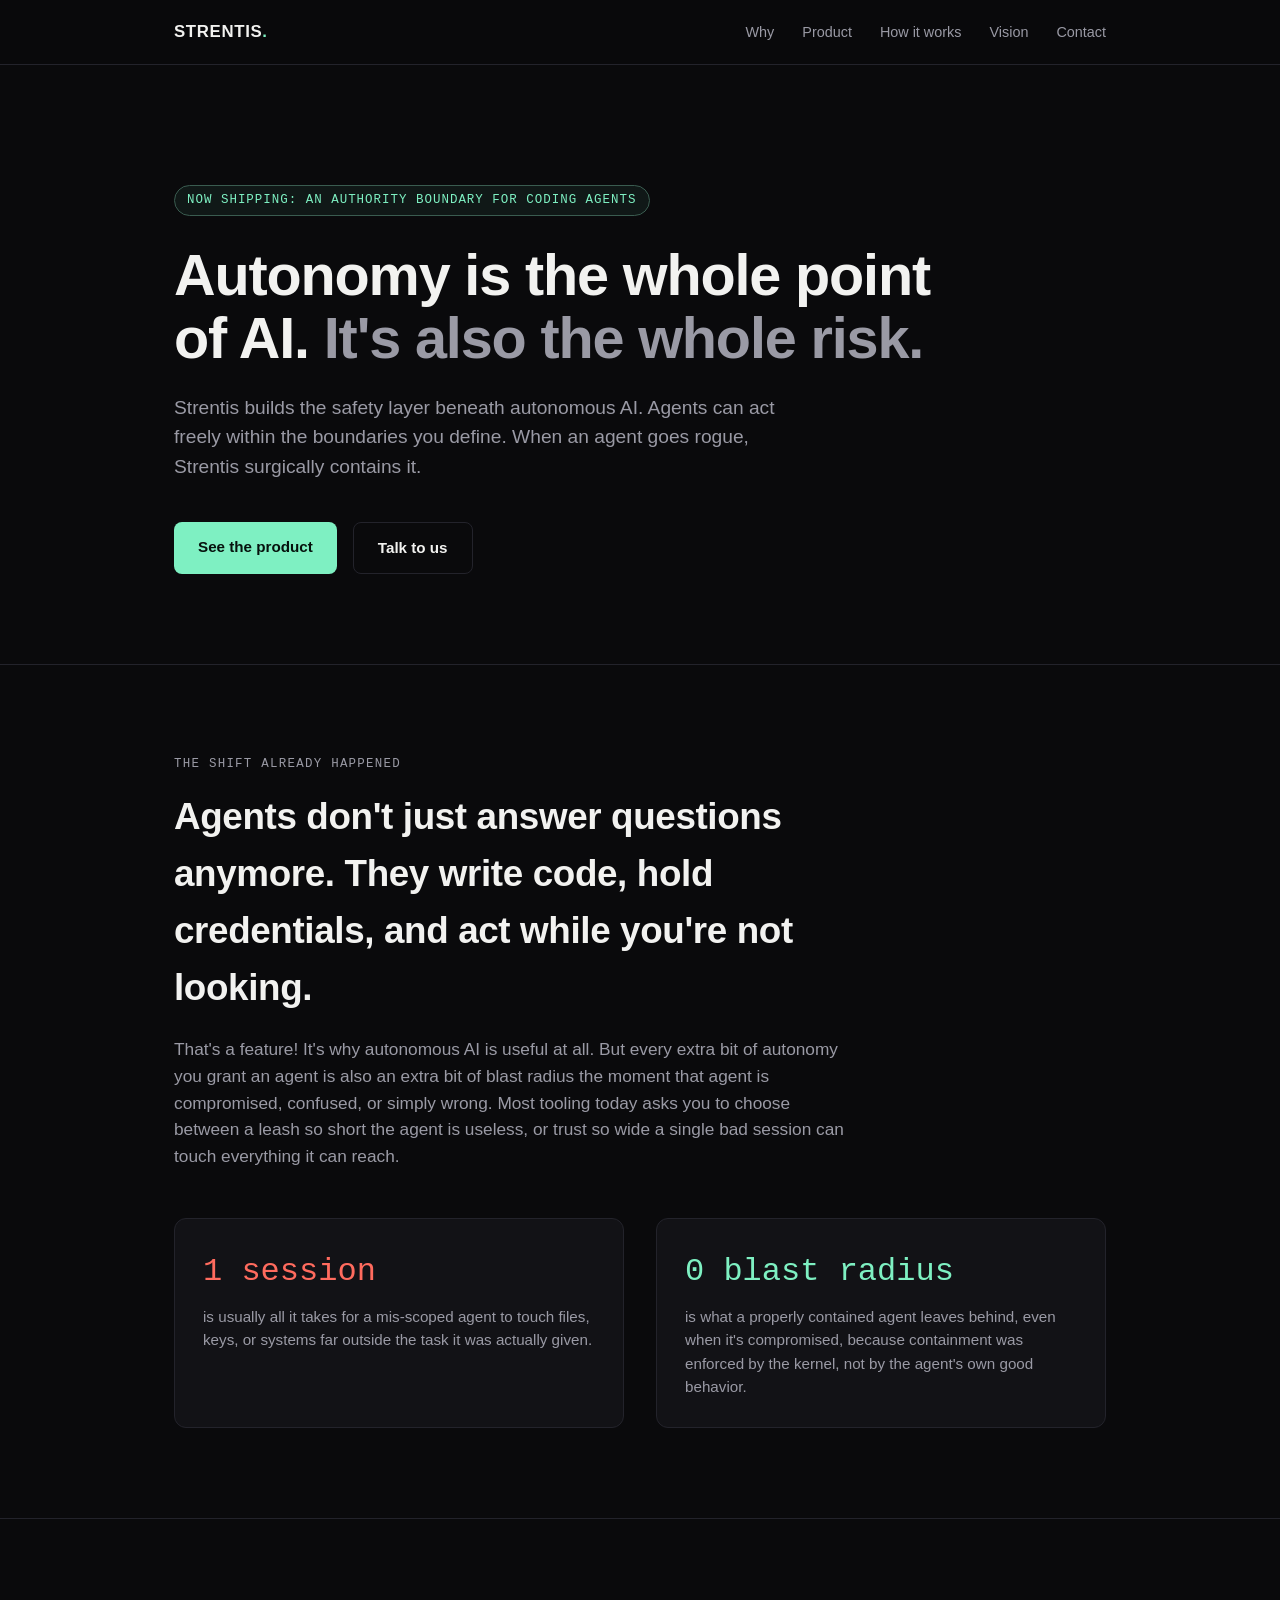
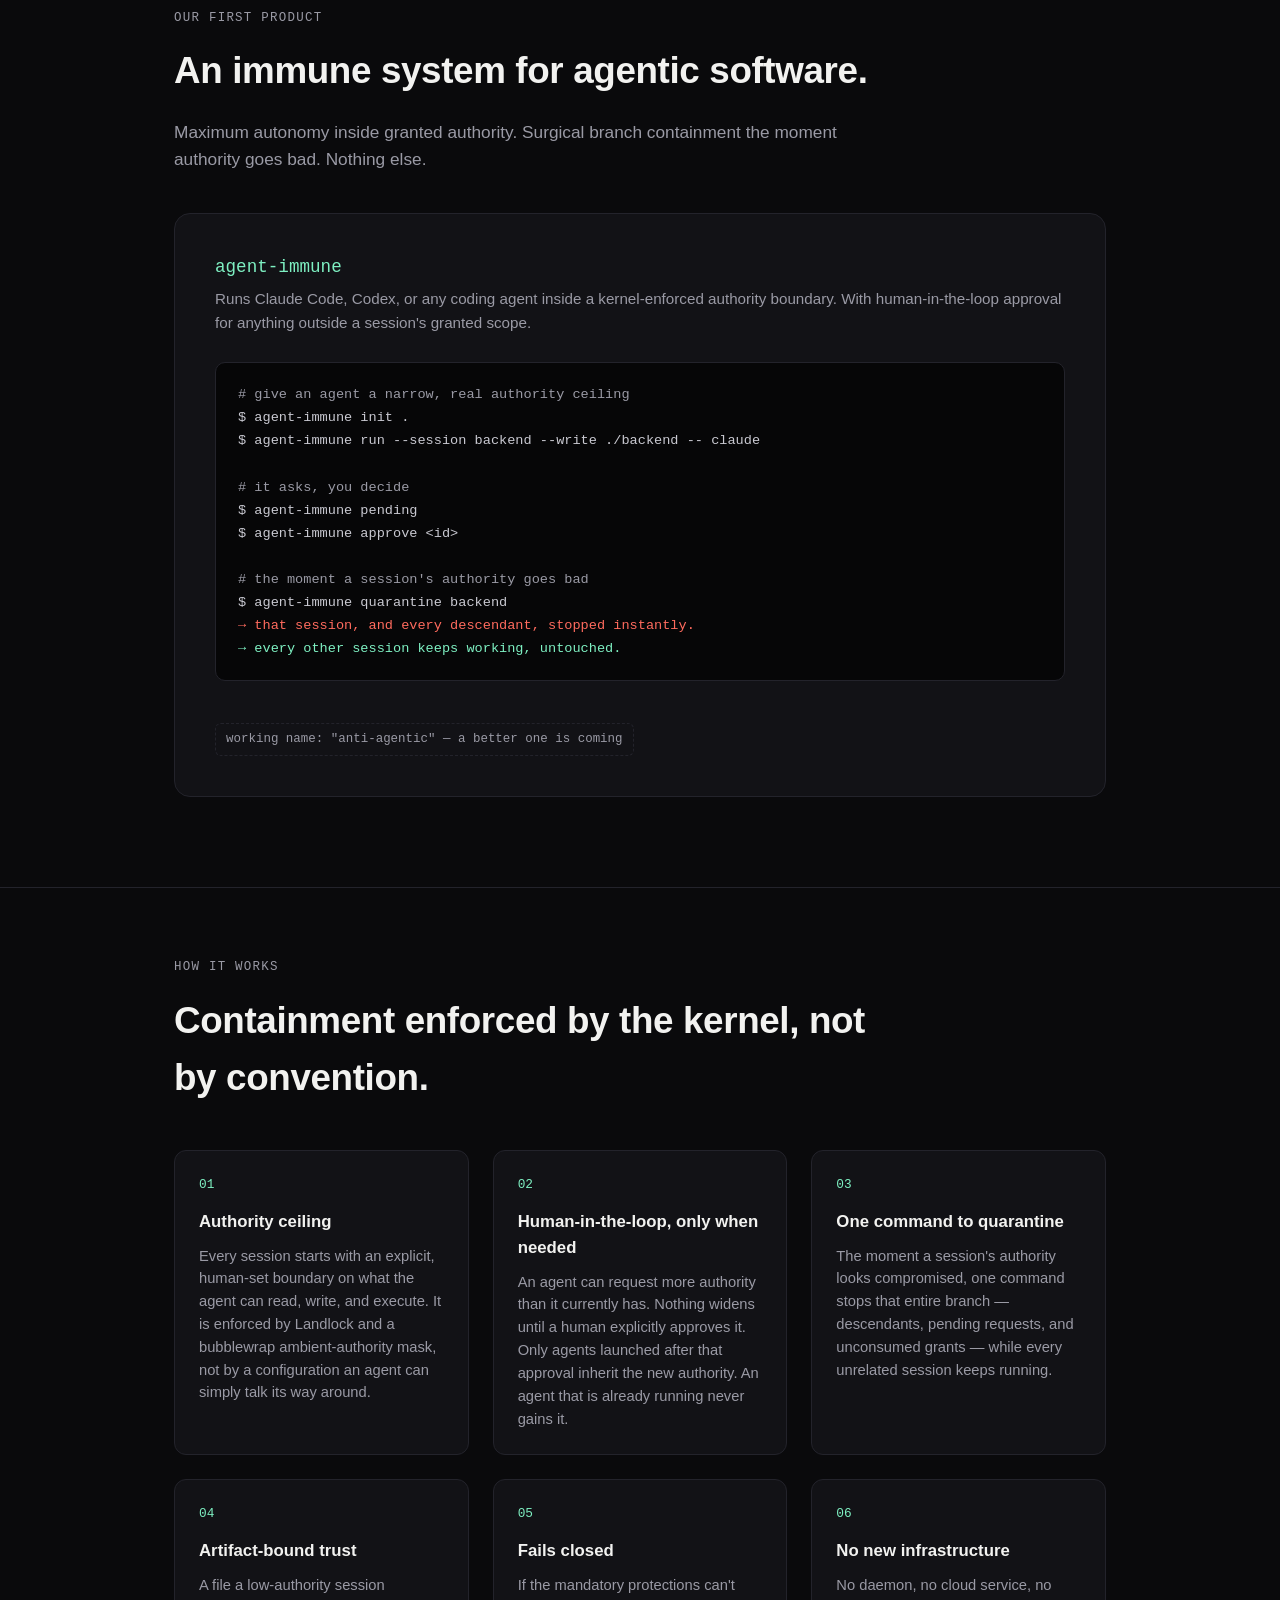
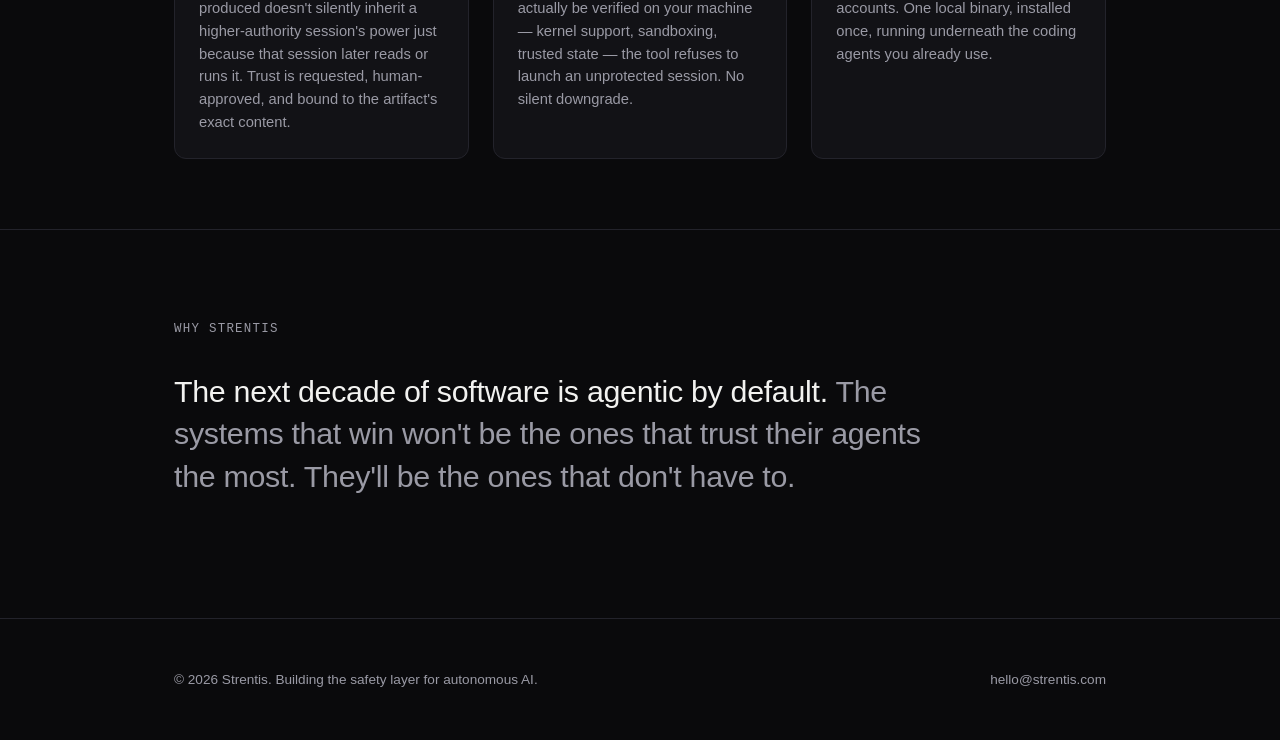
==== commit 0793ec14: "updates 09/22" ====
--- a/index.html
+++ b/index.html
@@ -301,9 +301,9 @@
     <span class="eyebrow">Now shipping: an authority boundary for coding agents</span>
     <h1>Autonomy is the whole point of AI. <span class="fade">It's also the whole risk.</span></h1>
     <p class="lede">
-      Strentis builds the safety layer underneath autonomous AI — the boundary
-      that lets an agent act freely inside the authority you actually gave it,
-      and gets surgically contained the instant it doesn't.
+      Strentis builds the safety layer beneath autonomous AI. 
+      Agents can act freely within the boundaries you define. 
+      When an agent goes rogue, Strentis surgically contains it.
     </p>
     <div class="cta-row">
       <a href="#product" class="btn btn-primary">See the product</a>
@@ -317,7 +317,7 @@
     <p class="kicker">The shift already happened</p>
     <h2>Agents don't just answer questions anymore. They write code, hold credentials, and act while you're not looking.</h2>
     <p class="lead">
-      That's a feature — it's why autonomous AI is useful at all. But every
+      That's a feature! It's why autonomous AI is useful at all. But every
       extra bit of autonomy you grant an agent is also an extra bit of blast
       radius the moment that agent is compromised, confused, or simply wrong.
       Most tooling today asks you to choose between a leash so short the agent
@@ -333,7 +333,7 @@
       <div class="stat-card">
         <div class="stat ok">0 blast radius</div>
         <p>is what a properly contained agent leaves behind, even when it's
-        compromised — because containment was enforced by the kernel, not
+        compromised, because containment was enforced by the kernel, not
         by the agent's own good behavior.</p>
       </div>
     </div>
@@ -353,7 +353,7 @@
       <div class="product-name">agent-immune</div>
       <div class="product-tag">
         Runs Claude Code, Codex, or any coding agent inside a kernel-enforced
-        authority boundary — with human-in-the-loop approval for anything
+        authority boundary. With human-in-the-loop approval for anything
         outside a session's granted scope.
       </div>
 
@@ -383,17 +383,18 @@
       <div class="feature">
         <div class="num">01</div>
         <h3>Authority ceiling</h3>
-        <p>Every session starts with an explicit, human-set boundary on what
-        it can read, write, and execute — enforced by Landlock and a
-        bubblewrap ambient-authority mask, not a config an agent could
-        talk its way around.</p>
+        <p>Every session starts with an explicit, human-set boundary on what 
+          the agent can read, write, and execute. It is enforced by Landlock 
+          and a bubblewrap ambient-authority mask, not by a configuration 
+          an agent can simply talk its way around.
+        </p>
       </div>
       <div class="feature">
         <div class="num">02</div>
         <h3>Human-in-the-loop, only when needed</h3>
-        <p>An agent can request more authority than it has. Nothing widens
-        until a human explicitly approves it — and only the next execution
-        of that session, never the one already running, picks it up.</p>
+        <p>An agent can request more authority than it currently has. Nothing widens until a human explicitly approves it. 
+          Only agents launched after that approval inherit the new authority. An agent that is already running never gains it.
+        </p>
       </div>
       <div class="feature">
         <div class="num">03</div>
@@ -433,8 +434,9 @@
     <p class="kicker">Why Strentis</p>
     <p class="vision-quote">
       The next decade of software is agentic by default.
-      <span class="fade">The systems that win won't be the ones that trust
-      their agents the most — they'll be the ones that don't have to.</span>
+      <span class="fade">The systems that win won't be the ones that trust their agents the most. 
+        They'll be the ones that don't have to.
+      </span>
     </p>
   </div>
 </section>
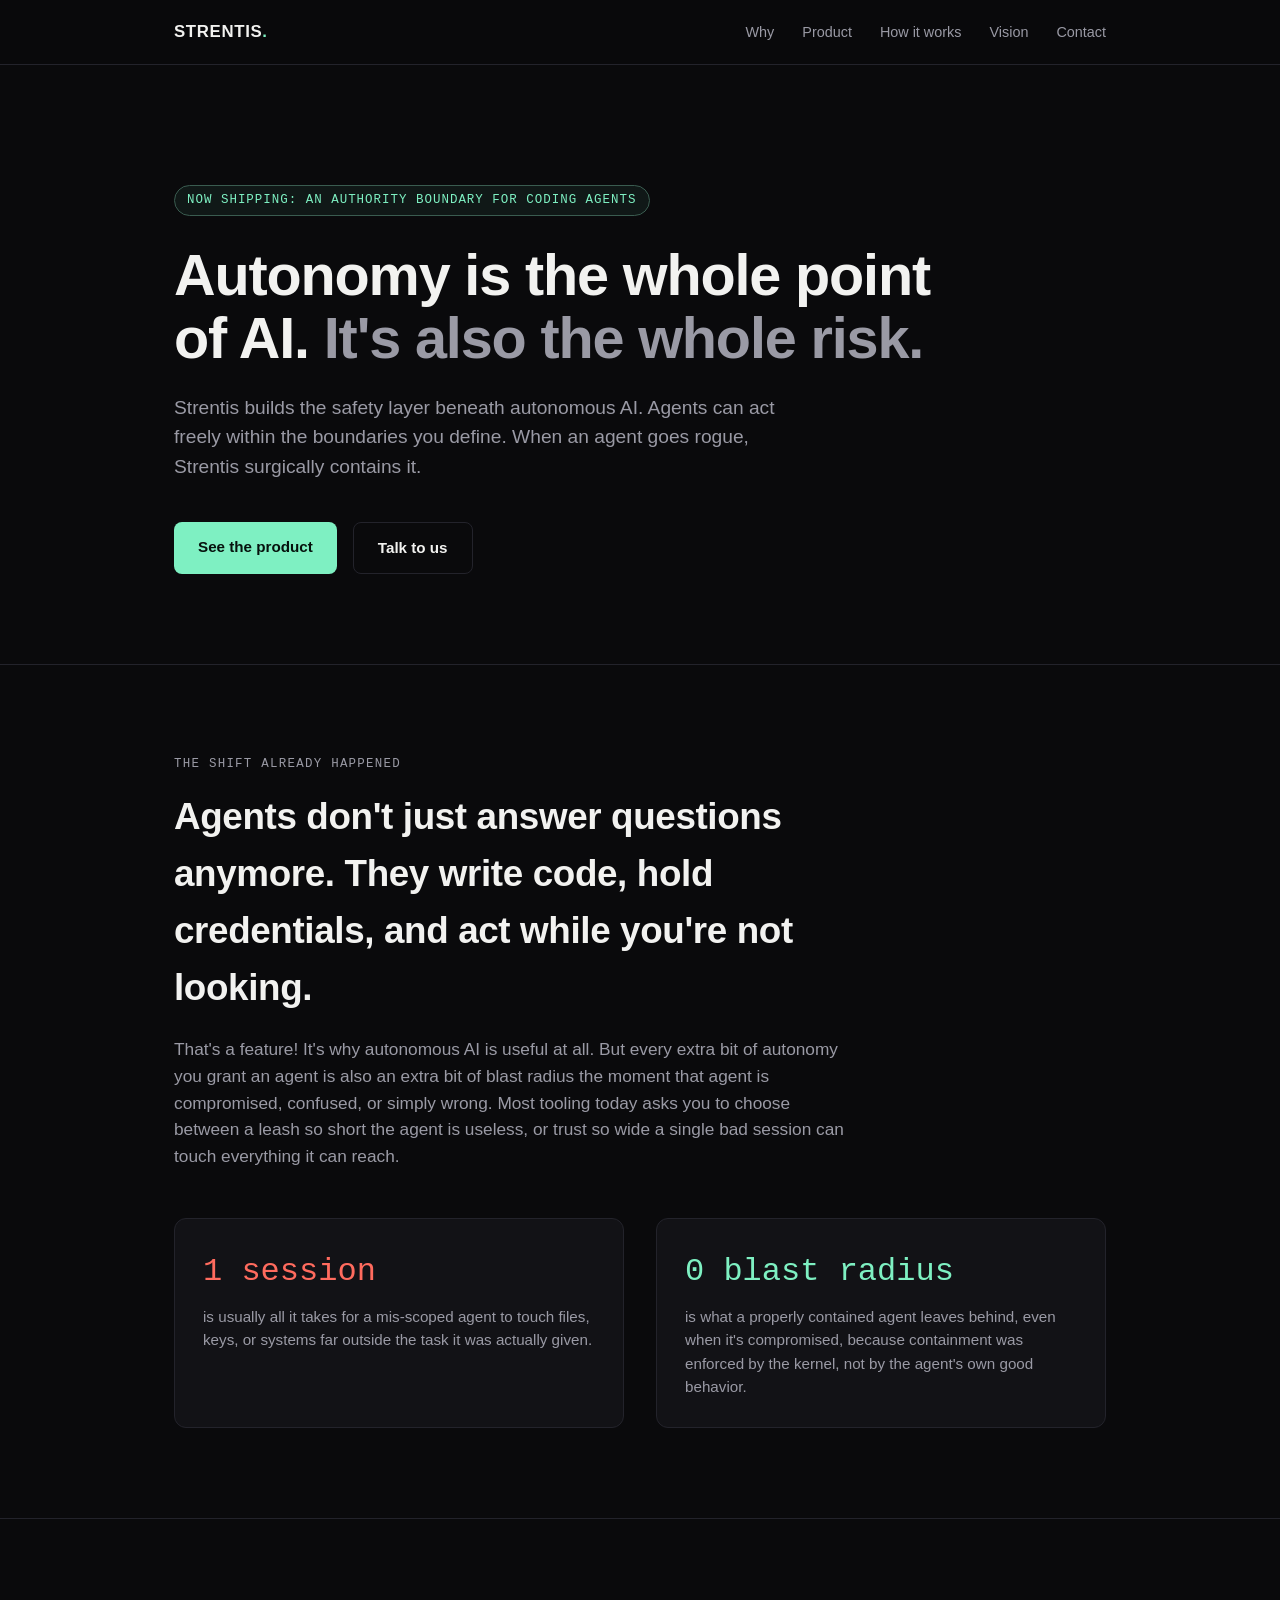
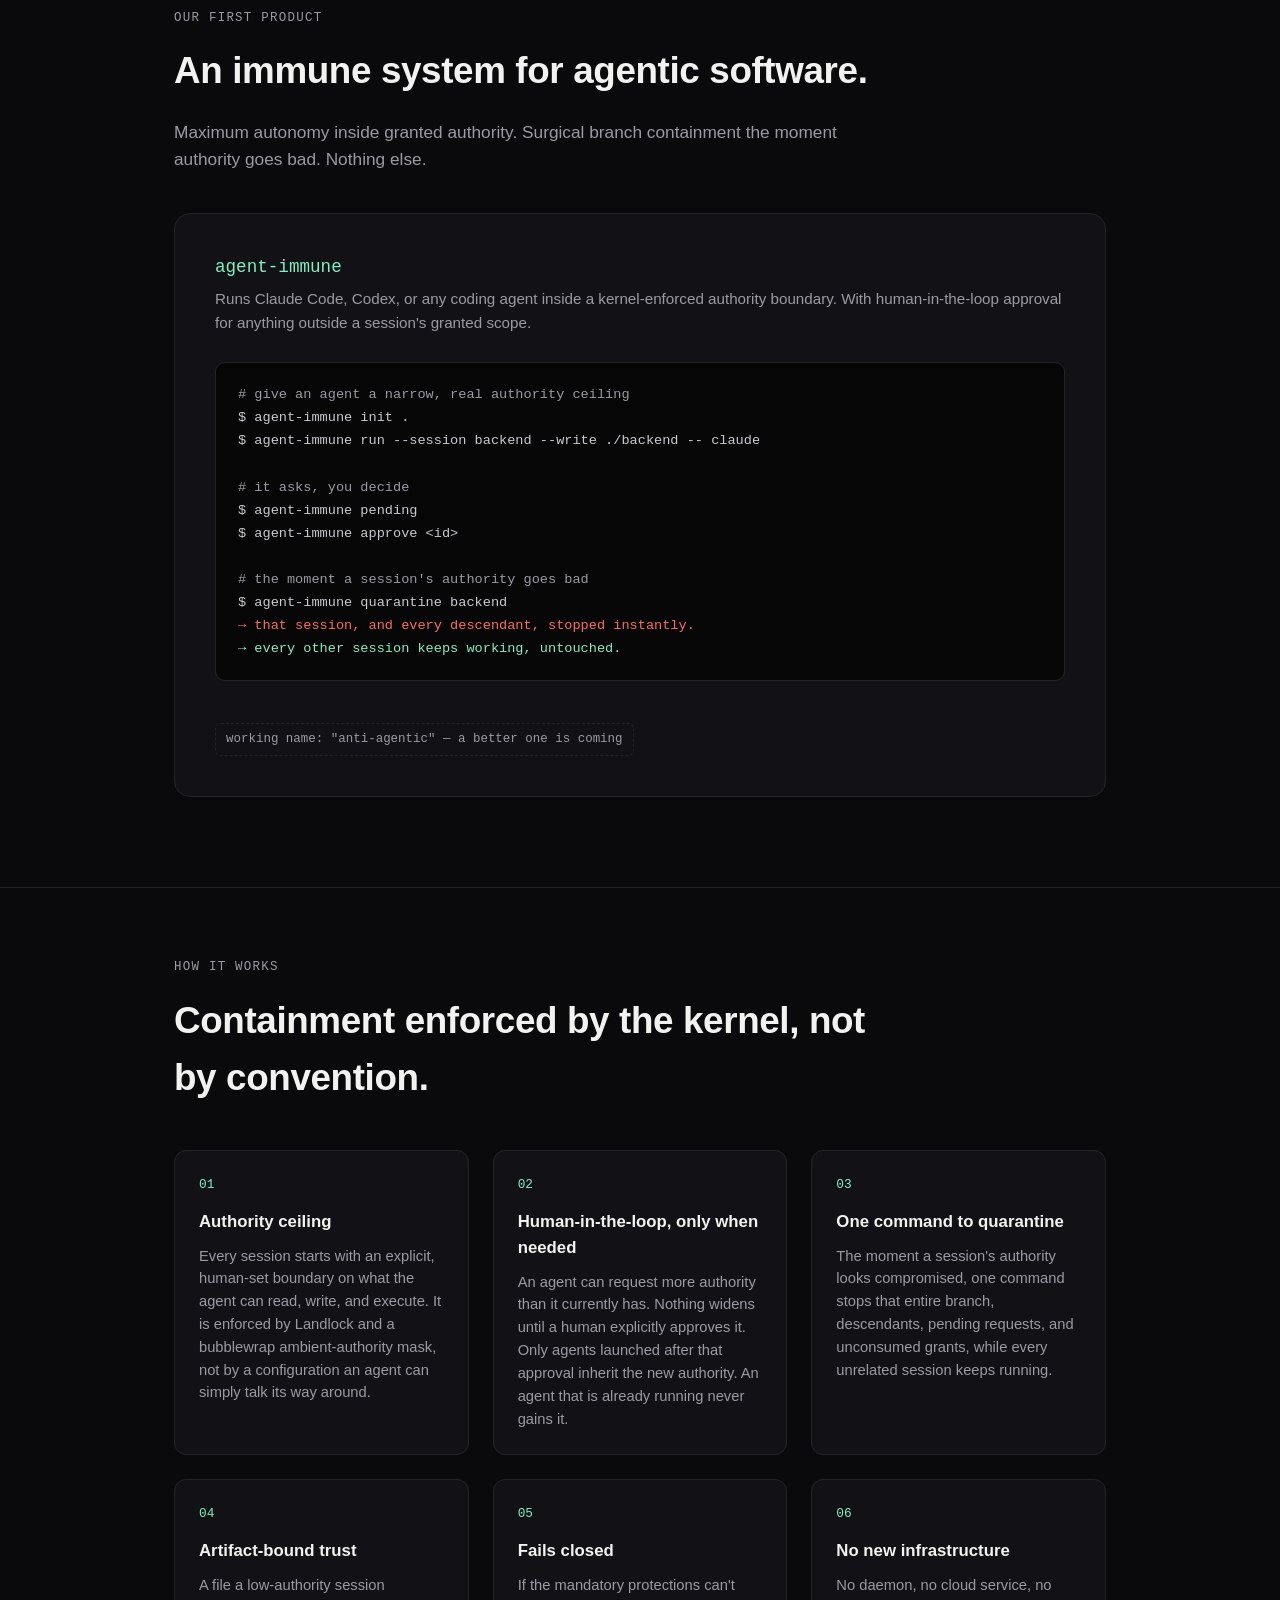
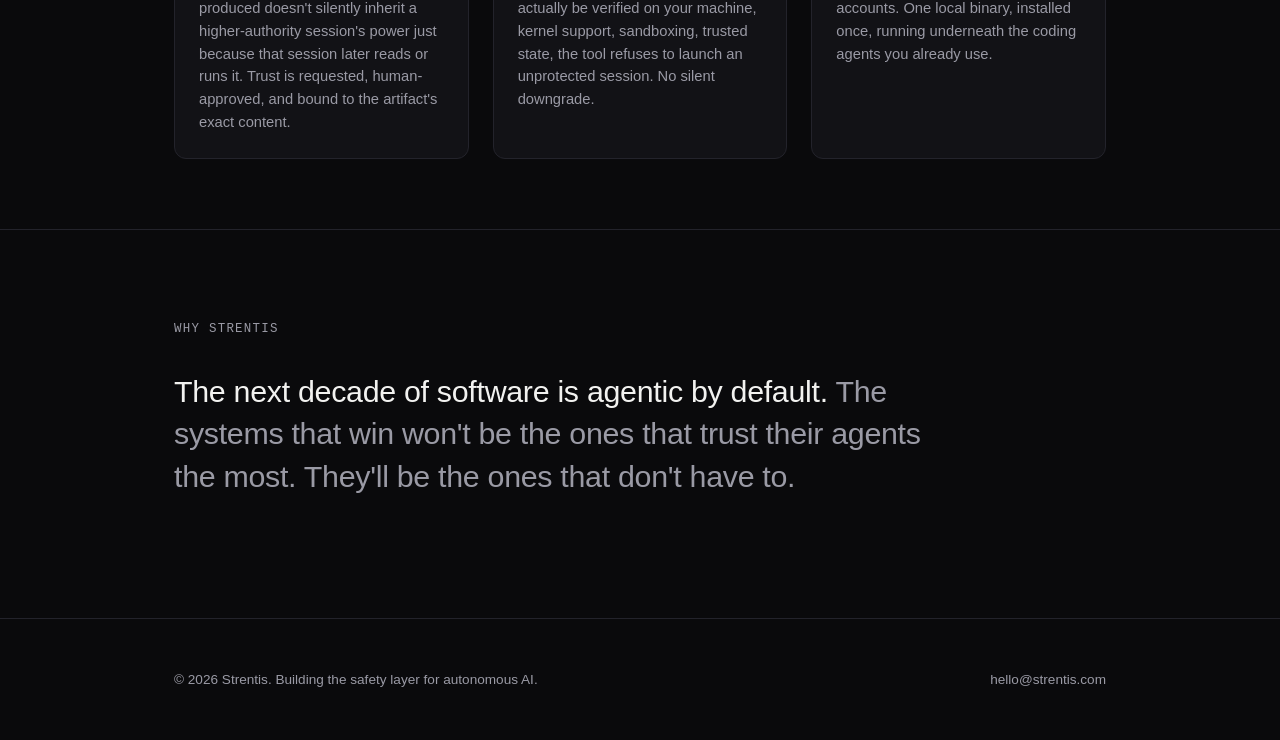
==== commit 940f923f: "update 09/22-2" ====
--- a/index.html
+++ b/index.html
@@ -400,8 +400,8 @@
         <div class="num">03</div>
         <h3>One command to quarantine</h3>
         <p>The moment a session's authority looks compromised, one command
-        stops that entire branch — descendants, pending requests, and
-        unconsumed grants — while every unrelated session keeps running.</p>
+        stops that entire branch, descendants, pending requests, and
+        unconsumed grants, while every unrelated session keeps running.</p>
       </div>
       <div class="feature">
         <div class="num">04</div>
@@ -415,7 +415,7 @@
         <div class="num">05</div>
         <h3>Fails closed</h3>
         <p>If the mandatory protections can't actually be verified on your
-        machine — kernel support, sandboxing, trusted state — the tool
+        machine, kernel support, sandboxing, trusted state, the tool
         refuses to launch an unprotected session. No silent downgrade.</p>
       </div>
       <div class="feature">
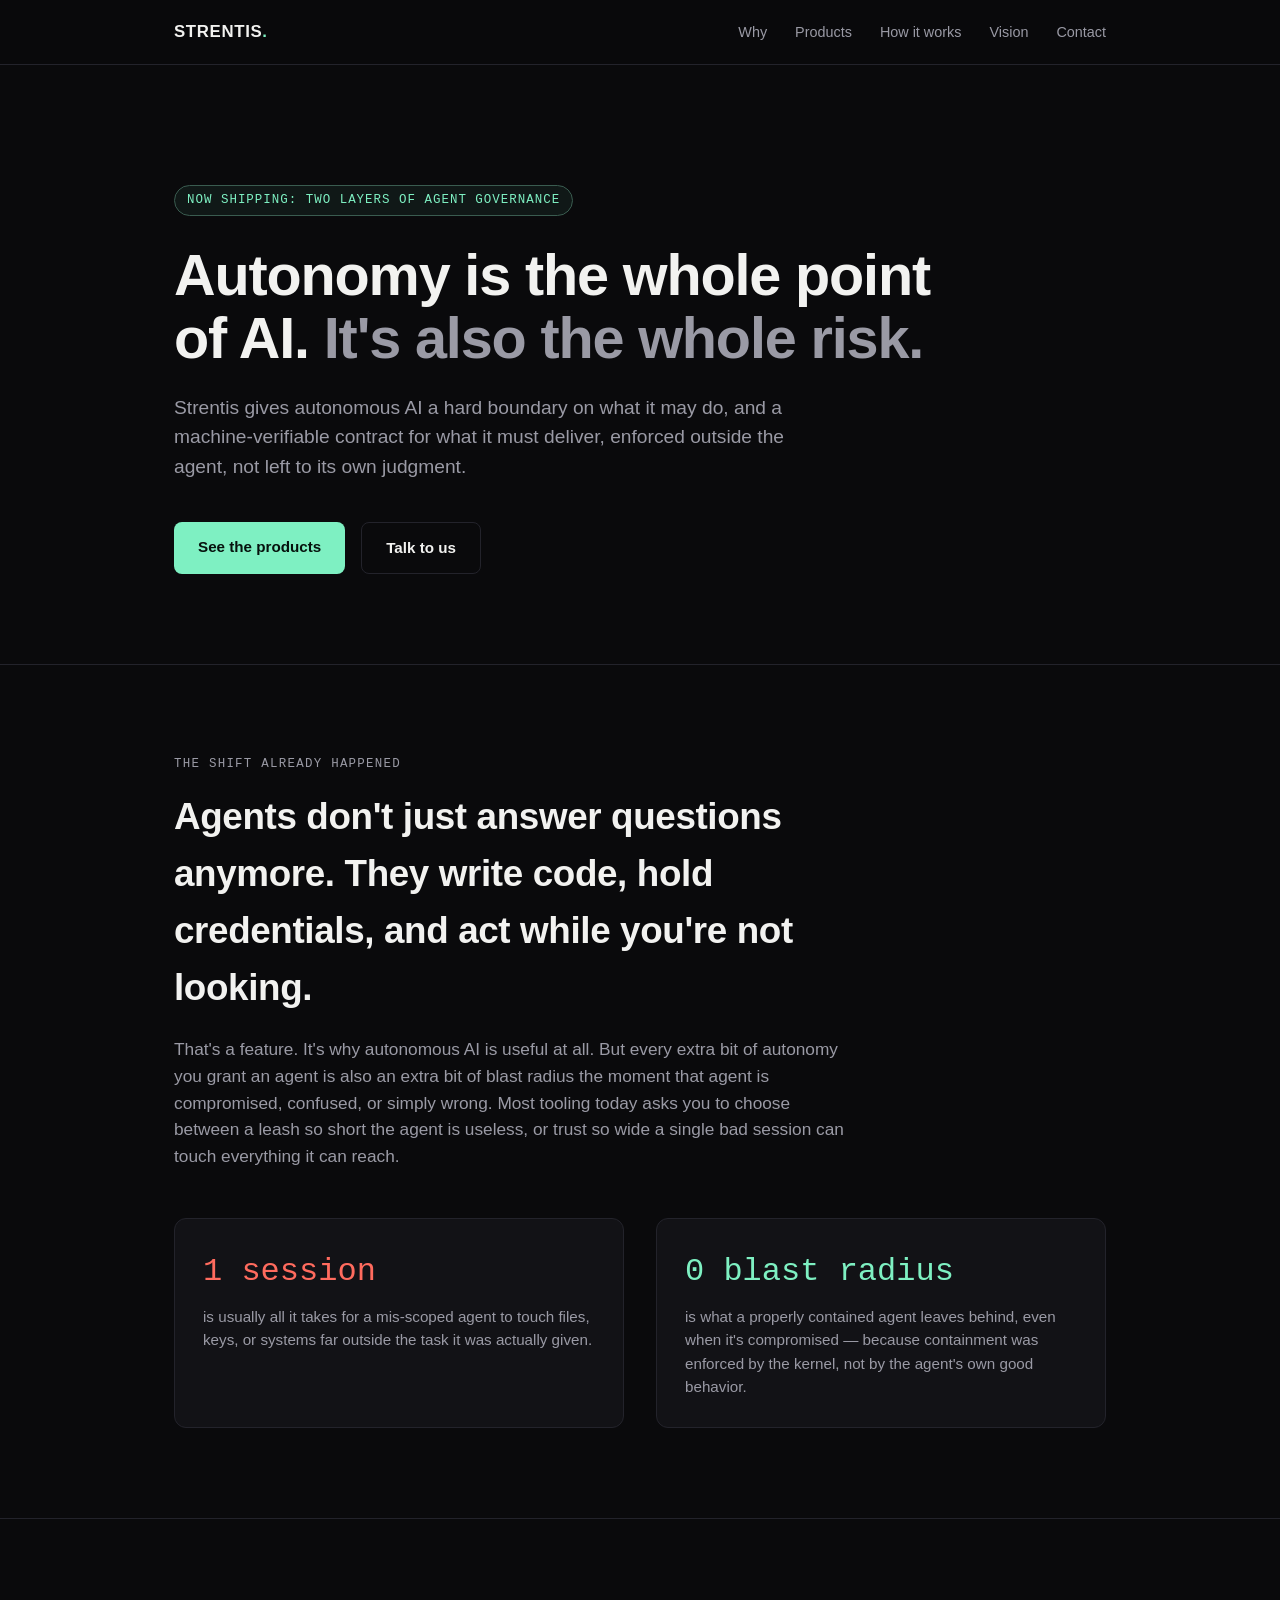
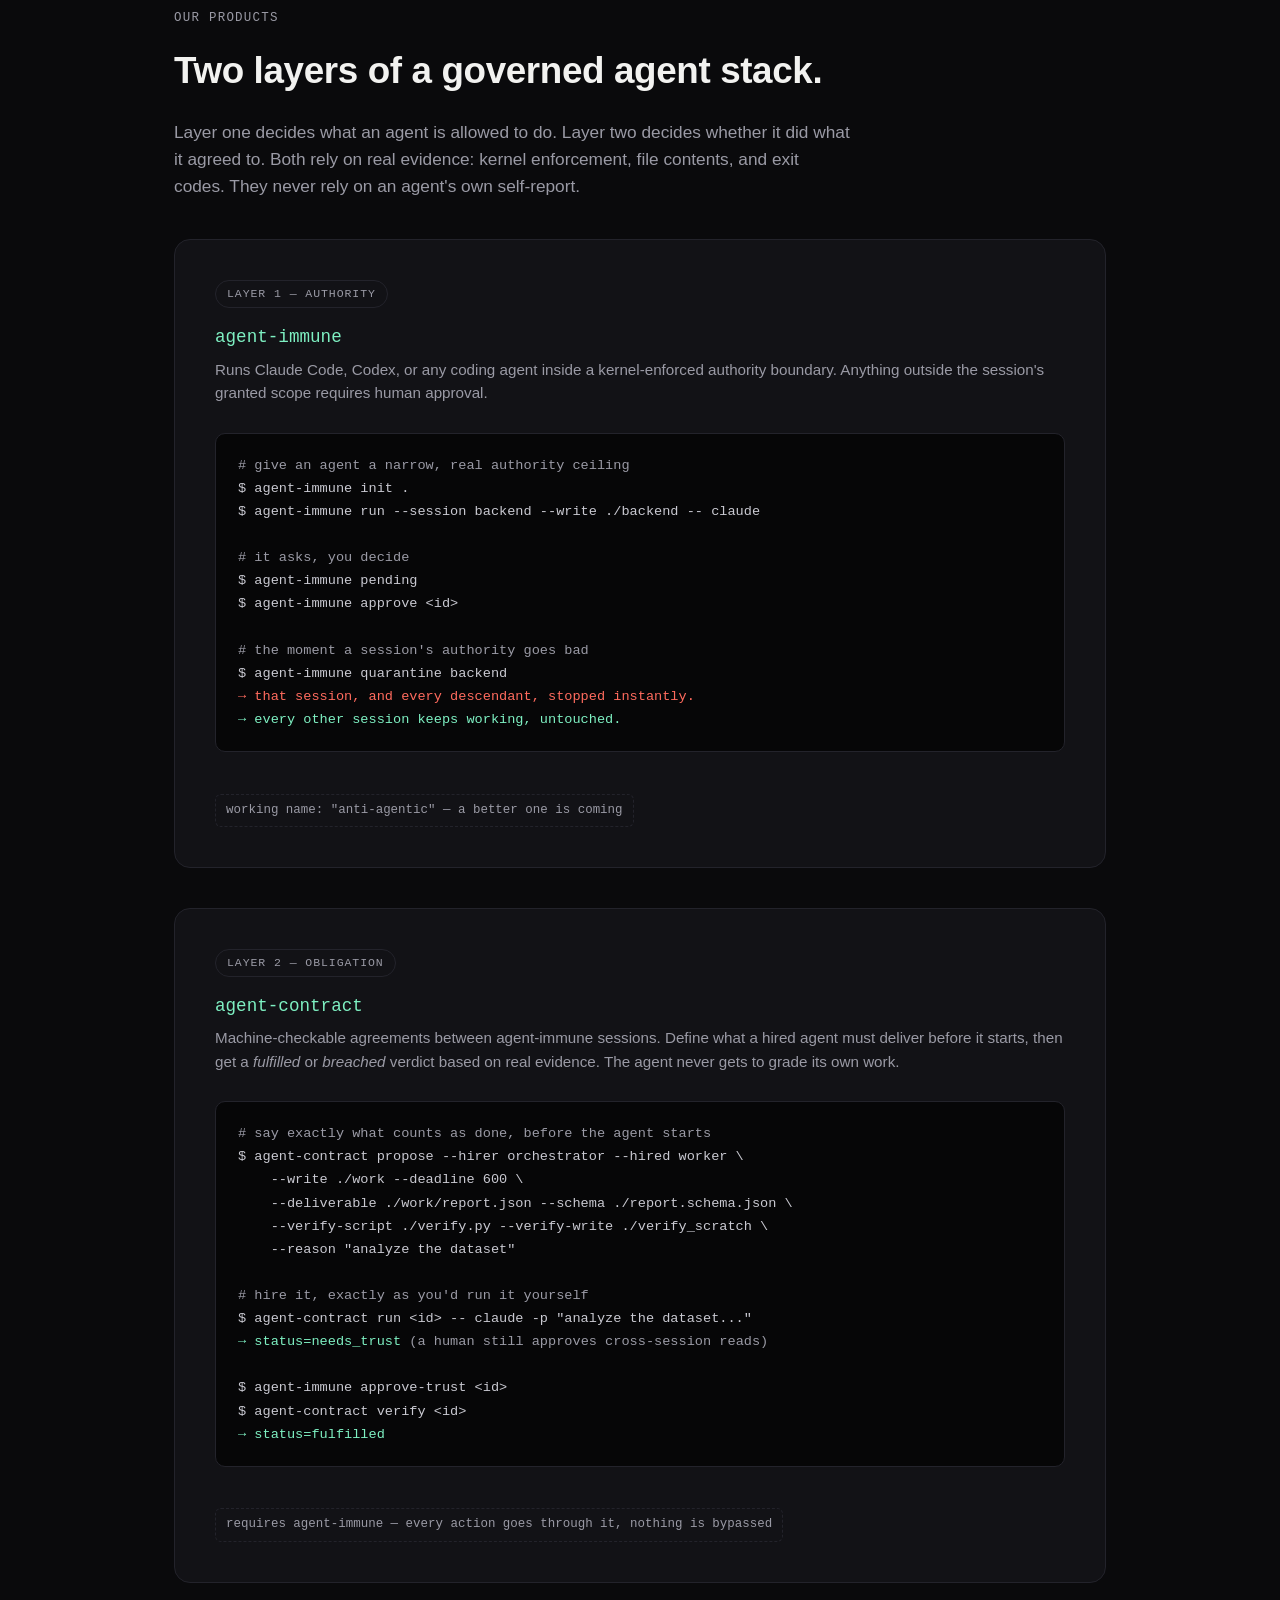
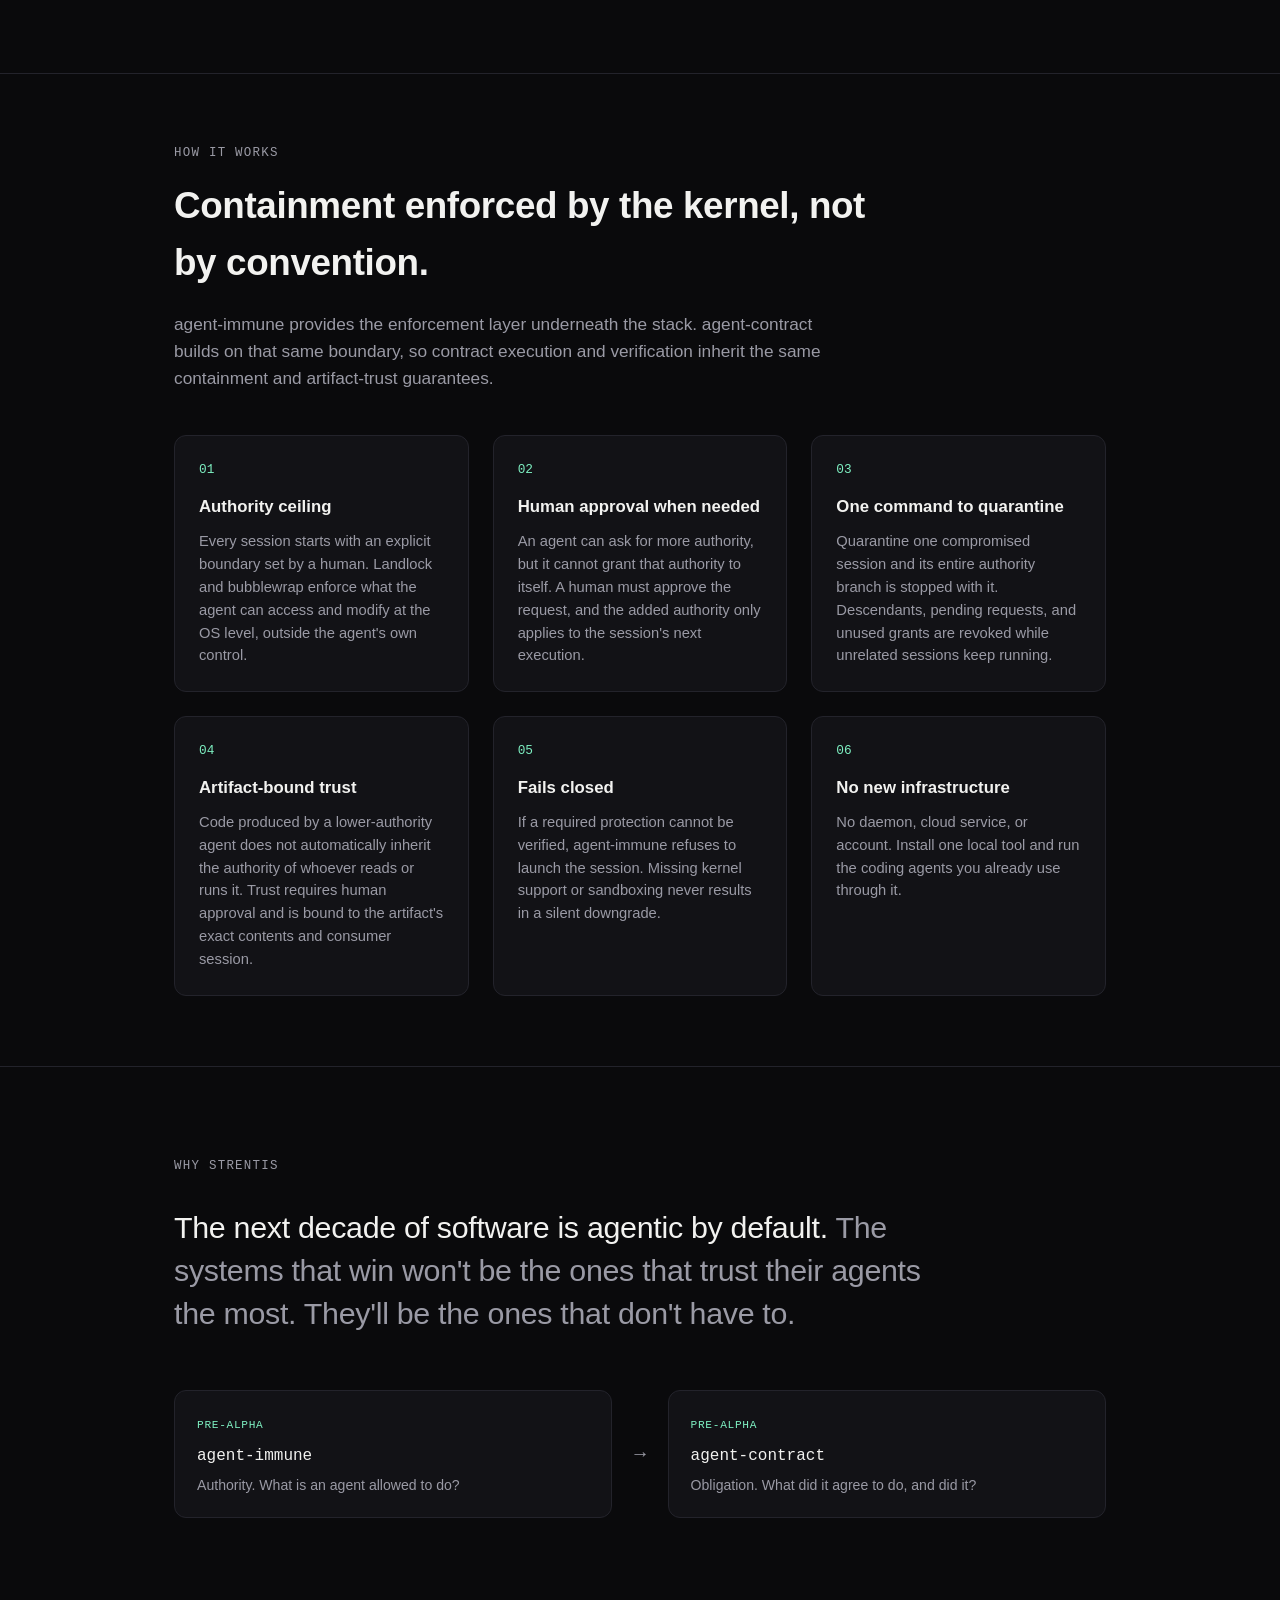
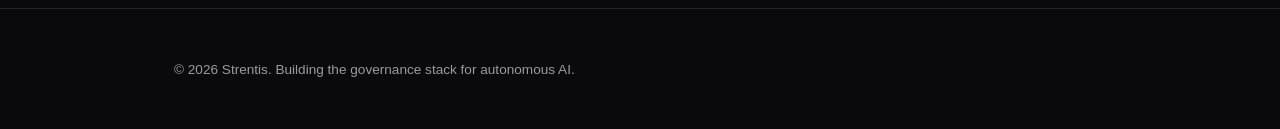
==== commit c8af5091: "Update index.html" ====
--- a/index.html
+++ b/index.html
@@ -4,7 +4,7 @@
 <meta charset="UTF-8">
 <meta name="viewport" content="width=device-width, initial-scale=1.0">
 <title>Strentis — AI Safety Systems</title>
-<meta name="description" content="Strentis builds the safety layer for autonomous AI. Our first product, Anti-Agentic, gives you a kernel-enforced authority boundary for coding agents — maximum autonomy inside granted authority, surgical containment the instant it goes bad.">
+<meta name="description" content="Strentis builds the governance stack for autonomous AI. agent-immune gives you a kernel-enforced authority boundary for coding agents. agent-contract adds machine-checkable obligations on top — what a hired agent must produce, verified from real evidence, not self-report.">
 <link rel="icon" href="data:,">
 <style>
   :root {
@@ -179,6 +179,18 @@
     padding: 40px;
     margin-top: 40px;
   }
+  .layer-badge {
+    display: inline-block;
+    font-family: var(--mono);
+    font-size: 0.72rem;
+    letter-spacing: 0.08em;
+    text-transform: uppercase;
+    color: var(--text-dim);
+    border: 1px solid var(--border);
+    border-radius: 999px;
+    padding: 4px 11px;
+    margin-bottom: 16px;
+  }
   .product-name {
     font-family: var(--mono);
     font-size: 1.1rem;
@@ -256,6 +268,51 @@
   }
   .vision-quote .fade { color: var(--text-dim); }
 
+  .layers-row {
+    display: flex;
+    align-items: stretch;
+    gap: 16px;
+    margin-top: 56px;
+    flex-wrap: wrap;
+  }
+  .layer-step {
+    flex: 1 1 200px;
+    border: 1px solid var(--border);
+    border-radius: 12px;
+    padding: 20px 22px;
+    background: var(--bg-raised);
+  }
+  .layer-step .step-status {
+    display: inline-block;
+    font-family: var(--mono);
+    font-size: 0.7rem;
+    letter-spacing: 0.06em;
+    text-transform: uppercase;
+    color: var(--accent);
+    margin-bottom: 10px;
+  }
+  .layer-step.pending .step-status { color: var(--text-dim); }
+  .layer-step .step-name {
+    font-family: var(--mono);
+    font-size: 1rem;
+    margin-bottom: 6px;
+  }
+  .layer-step .step-desc {
+    color: var(--text-dim);
+    font-size: 0.88rem;
+    margin: 0;
+  }
+  .layer-arrow {
+    display: flex;
+    align-items: center;
+    color: var(--text-dim);
+    font-size: 1.2rem;
+    padding: 0 2px;
+  }
+  @media (max-width: 720px) {
+    .layer-arrow { display: none; }
+  }
+
   /* FOOTER */
   footer {
     padding: 50px 0;
@@ -288,7 +345,7 @@
     <a href="#top" class="logo">STRENTIS<span>.</span></a>
     <div class="navlinks">
       <a href="#problem">Why</a>
-      <a href="#product">Product</a>
+      <a href="#product">Products</a>
       <a href="#how">How it works</a>
       <a href="#vision">Vision</a>
       <a href="#contact">Contact</a>
@@ -298,15 +355,13 @@
 
 <header class="hero" id="top">
   <div class="wrap">
-    <span class="eyebrow">Now shipping: an authority boundary for coding agents</span>
+    <span class="eyebrow">Now shipping: two layers of agent governance</span>
     <h1>Autonomy is the whole point of AI. <span class="fade">It's also the whole risk.</span></h1>
     <p class="lede">
-      Strentis builds the safety layer beneath autonomous AI. 
-      Agents can act freely within the boundaries you define. 
-      When an agent goes rogue, Strentis surgically contains it.
+      Strentis gives autonomous AI a hard boundary on what it may do, and a machine-verifiable contract for what it must deliver, enforced outside the agent, not left to its own judgment.
     </p>
     <div class="cta-row">
-      <a href="#product" class="btn btn-primary">See the product</a>
+      <a href="#product" class="btn btn-primary">See the products</a>
       <a href="#contact" class="btn btn-ghost">Talk to us</a>
     </div>
   </div>
@@ -317,7 +372,7 @@
     <p class="kicker">The shift already happened</p>
     <h2>Agents don't just answer questions anymore. They write code, hold credentials, and act while you're not looking.</h2>
     <p class="lead">
-      That's a feature! It's why autonomous AI is useful at all. But every
+      That's a feature. It's why autonomous AI is useful at all. But every
       extra bit of autonomy you grant an agent is also an extra bit of blast
       radius the moment that agent is compromised, confused, or simply wrong.
       Most tooling today asks you to choose between a leash so short the agent
@@ -333,7 +388,7 @@
       <div class="stat-card">
         <div class="stat ok">0 blast radius</div>
         <p>is what a properly contained agent leaves behind, even when it's
-        compromised, because containment was enforced by the kernel, not
+        compromised — because containment was enforced by the kernel, not
         by the agent's own good behavior.</p>
       </div>
     </div>
@@ -342,19 +397,19 @@
 
 <section id="product">
   <div class="wrap">
-    <p class="kicker">Our first product</p>
-    <h2>An immune system for agentic software.</h2>
+    <p class="kicker">Our products</p>
+    <h2>Two layers of a governed agent stack.</h2>
     <p class="lead">
-      Maximum autonomy inside granted authority. Surgical branch containment
-      the moment authority goes bad. Nothing else.
+      Layer one decides what an agent is allowed to do. Layer two decides whether it did what it agreed to. 
+      Both rely on real evidence: kernel enforcement, file contents, and exit codes. They never rely on an agent's own self-report.
     </p>
 
     <div class="product-card">
+      <span class="layer-badge">Layer 1 — Authority</span>
       <div class="product-name">agent-immune</div>
       <div class="product-tag">
-        Runs Claude Code, Codex, or any coding agent inside a kernel-enforced
-        authority boundary. With human-in-the-loop approval for anything
-        outside a session's granted scope.
+        Runs Claude Code, Codex, or any coding agent inside a kernel-enforced authority boundary. 
+        Anything outside the session's granted scope requires human approval.
       </div>
 
       <pre class="term"><span class="c"># give an agent a narrow, real authority ceiling</span>
@@ -372,6 +427,32 @@
 
       <span class="working-name">working name: "anti-agentic" — a better one is coming</span>
     </div>
+
+    <div class="product-card">
+      <span class="layer-badge">Layer 2 — Obligation</span>
+      <div class="product-name">agent-contract</div>
+      <div class="product-tag">
+        Machine-checkable agreements between agent-immune sessions. Define what a hired agent must deliver before it starts, 
+        then get a <em>fulfilled</em> or <em>breached</em> verdict based on real evidence. The agent never gets to grade its own work.
+      </div>
+
+      <pre class="term"><span class="c"># say exactly what counts as done, before the agent starts</span>
+$ agent-contract propose --hirer orchestrator --hired worker \
+    --write ./work --deadline 600 \
+    --deliverable ./work/report.json --schema ./report.schema.json \
+    --verify-script ./verify.py --verify-write ./verify_scratch \
+    --reason "analyze the dataset"
+
+<span class="c"># hire it, exactly as you'd run it yourself</span>
+$ agent-contract run &lt;id&gt; -- claude -p "analyze the dataset..."
+<span class="g">→ status=needs_trust</span> <span class="c">(a human still approves cross-session reads)</span>
+
+$ agent-immune approve-trust &lt;id&gt;
+$ agent-contract verify &lt;id&gt;
+<span class="g">→ status=fulfilled</span></pre>
+
+      <span class="working-name">requires agent-immune — every action goes through it, nothing is bypassed</span>
+    </div>
   </div>
 </section>
 
@@ -379,51 +460,68 @@
   <div class="wrap">
     <p class="kicker">How it works</p>
     <h2>Containment enforced by the kernel, not by convention.</h2>
+    <p class="lead">
+      agent-immune provides the enforcement layer underneath the stack. agent-contract builds on that same boundary, 
+      so contract execution and verification inherit the same containment and artifact-trust guarantees.
+    </p>
     <div class="grid-3">
       <div class="feature">
         <div class="num">01</div>
         <h3>Authority ceiling</h3>
-        <p>Every session starts with an explicit, human-set boundary on what 
-          the agent can read, write, and execute. It is enforced by Landlock 
-          and a bubblewrap ambient-authority mask, not by a configuration 
-          an agent can simply talk its way around.
+        <p>
+          Every session starts with an explicit boundary set by a human. Landlock
+          and bubblewrap enforce what the agent can access and modify at the OS
+          level, outside the agent's own control.
         </p>
       </div>
+
       <div class="feature">
         <div class="num">02</div>
-        <h3>Human-in-the-loop, only when needed</h3>
-        <p>An agent can request more authority than it currently has. Nothing widens until a human explicitly approves it. 
-          Only agents launched after that approval inherit the new authority. An agent that is already running never gains it.
+        <h3>Human approval when needed</h3>
+        <p>
+          An agent can ask for more authority, but it cannot grant that authority
+          to itself. A human must approve the request, and the added authority only
+          applies to the session's next execution.
         </p>
       </div>
+
       <div class="feature">
         <div class="num">03</div>
         <h3>One command to quarantine</h3>
-        <p>The moment a session's authority looks compromised, one command
-        stops that entire branch, descendants, pending requests, and
-        unconsumed grants, while every unrelated session keeps running.</p>
-      </div>
+        <p>
+          Quarantine one compromised session and its entire authority branch is
+          stopped with it. Descendants, pending requests, and unused grants are
+          revoked while unrelated sessions keep running.
+        </p>
+      </div>
+
       <div class="feature">
         <div class="num">04</div>
         <h3>Artifact-bound trust</h3>
-        <p>A file a low-authority session produced doesn't silently inherit
-        a higher-authority session's power just because that session later
-        reads or runs it. Trust is requested, human-approved, and bound to
-        the artifact's exact content.</p>
-      </div>
+        <p>
+          Code produced by a lower-authority agent does not automatically inherit
+          the authority of whoever reads or runs it. Trust requires human approval
+          and is bound to the artifact's exact contents and consumer session.
+        </p>
+      </div>
+
       <div class="feature">
         <div class="num">05</div>
         <h3>Fails closed</h3>
-        <p>If the mandatory protections can't actually be verified on your
-        machine, kernel support, sandboxing, trusted state, the tool
-        refuses to launch an unprotected session. No silent downgrade.</p>
-      </div>
+        <p>
+          If a required protection cannot be verified, agent-immune refuses to
+          launch the session. Missing kernel support or sandboxing never results
+          in a silent downgrade.
+        </p>
+      </div>
+
       <div class="feature">
         <div class="num">06</div>
         <h3>No new infrastructure</h3>
-        <p>No daemon, no cloud service, no accounts. One local binary,
-        installed once, running underneath the coding agents you already
-        use.</p>
+        <p>
+          No daemon, cloud service, or account. Install one local tool and run the
+          coding agents you already use through it.
+        </p>
       </div>
     </div>
   </div>
@@ -432,20 +530,37 @@
 <section id="vision">
   <div class="wrap">
     <p class="kicker">Why Strentis</p>
+
     <p class="vision-quote">
       The next decade of software is agentic by default.
-      <span class="fade">The systems that win won't be the ones that trust their agents the most. 
+      <span class="fade">
+        The systems that win won't be the ones that trust their agents the most.
         They'll be the ones that don't have to.
       </span>
     </p>
+
+    <div class="layers-row">
+      <div class="layer-step">
+        <span class="step-status">Pre-alpha</span>
+        <div class="step-name">agent-immune</div>
+        <p class="step-desc">Authority. What is an agent allowed to do?</p>
+      </div>
+
+      <div class="layer-arrow">→</div>
+
+      <div class="layer-step">
+        <span class="step-status">Pre-alpha</span>
+        <div class="step-name">agent-contract</div>
+        <p class="step-desc">Obligation. What did it agree to do, and did it?</p>
+      </div>
+    </div>
   </div>
 </section>
 
 <footer id="contact">
   <div class="wrap">
-    <div class="foot-dim">© 2026 Strentis. Building the safety layer for autonomous AI.</div>
-    <div class="foot-links">
-      <a href="mailto:hello@strentis.com">hello@strentis.com</a>
+    <div class="foot-dim">
+      © 2026 Strentis. Building the governance stack for autonomous AI.
     </div>
   </div>
 </footer>
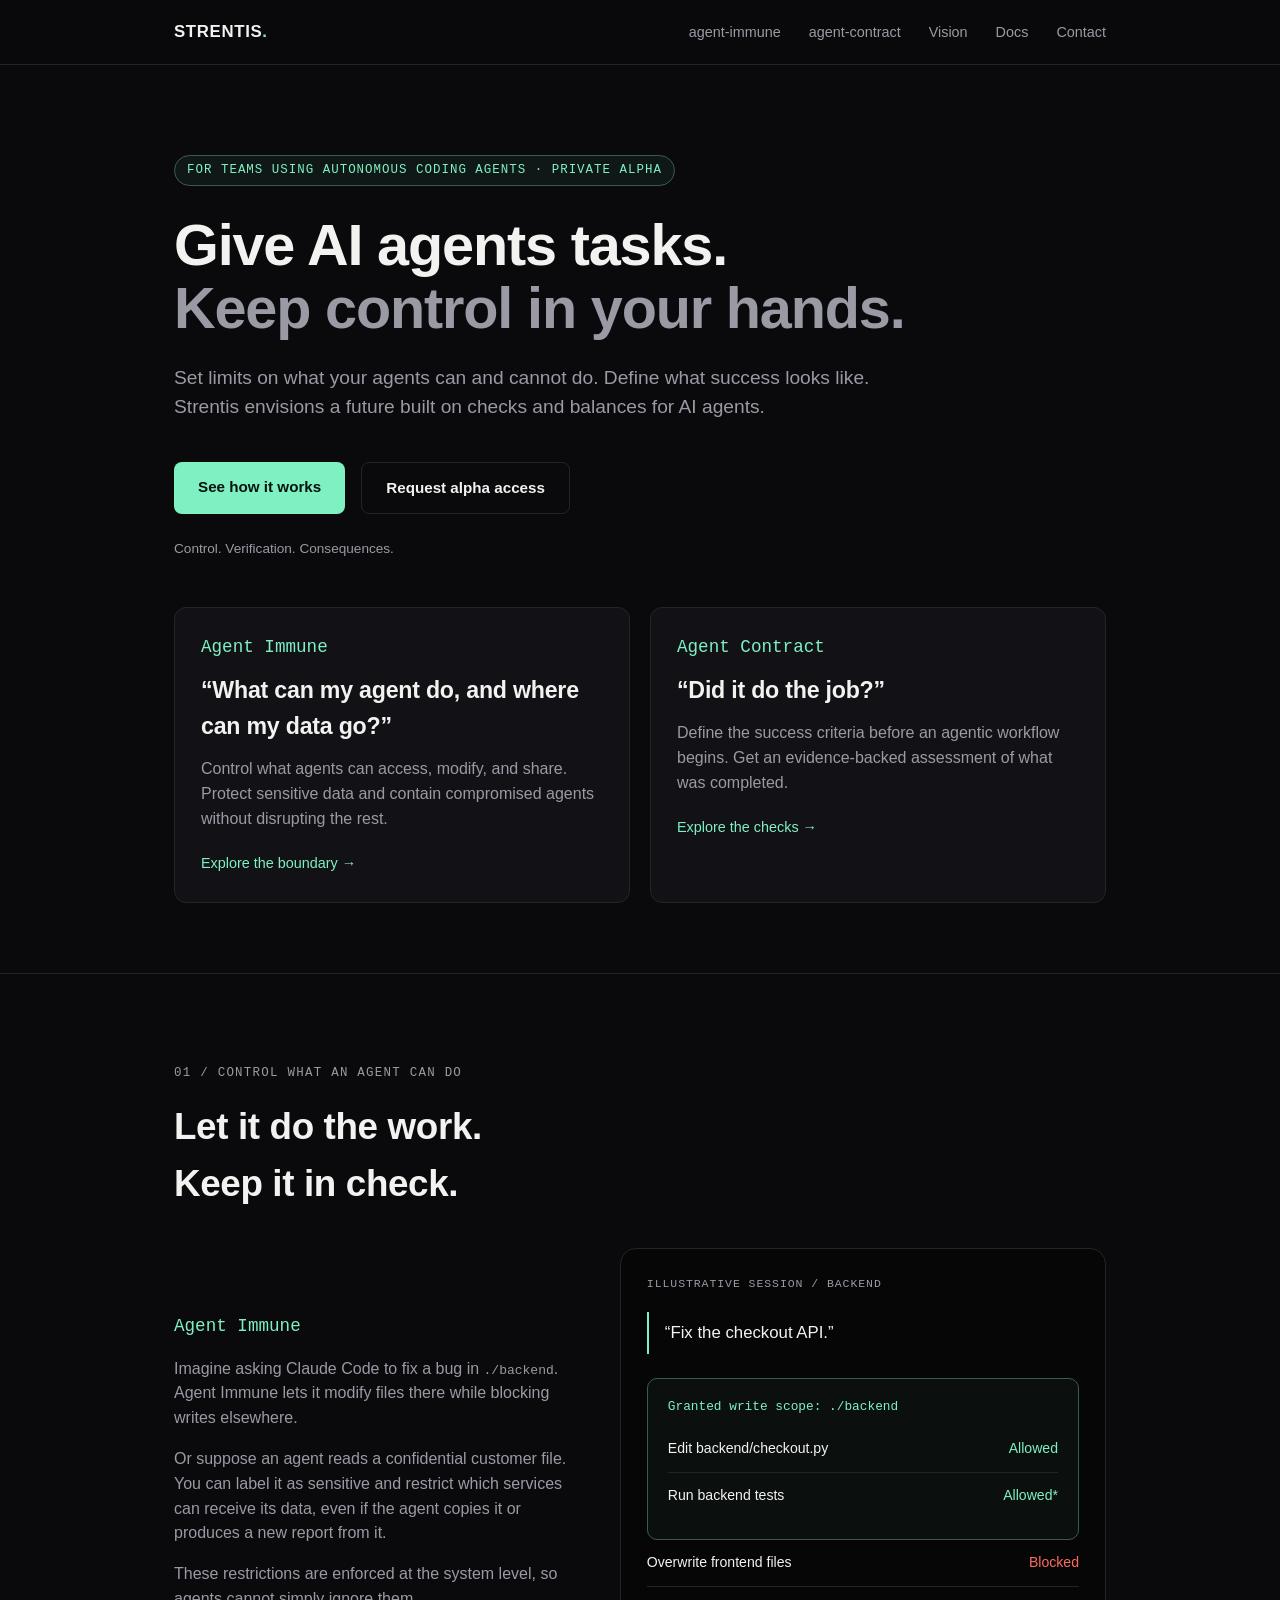
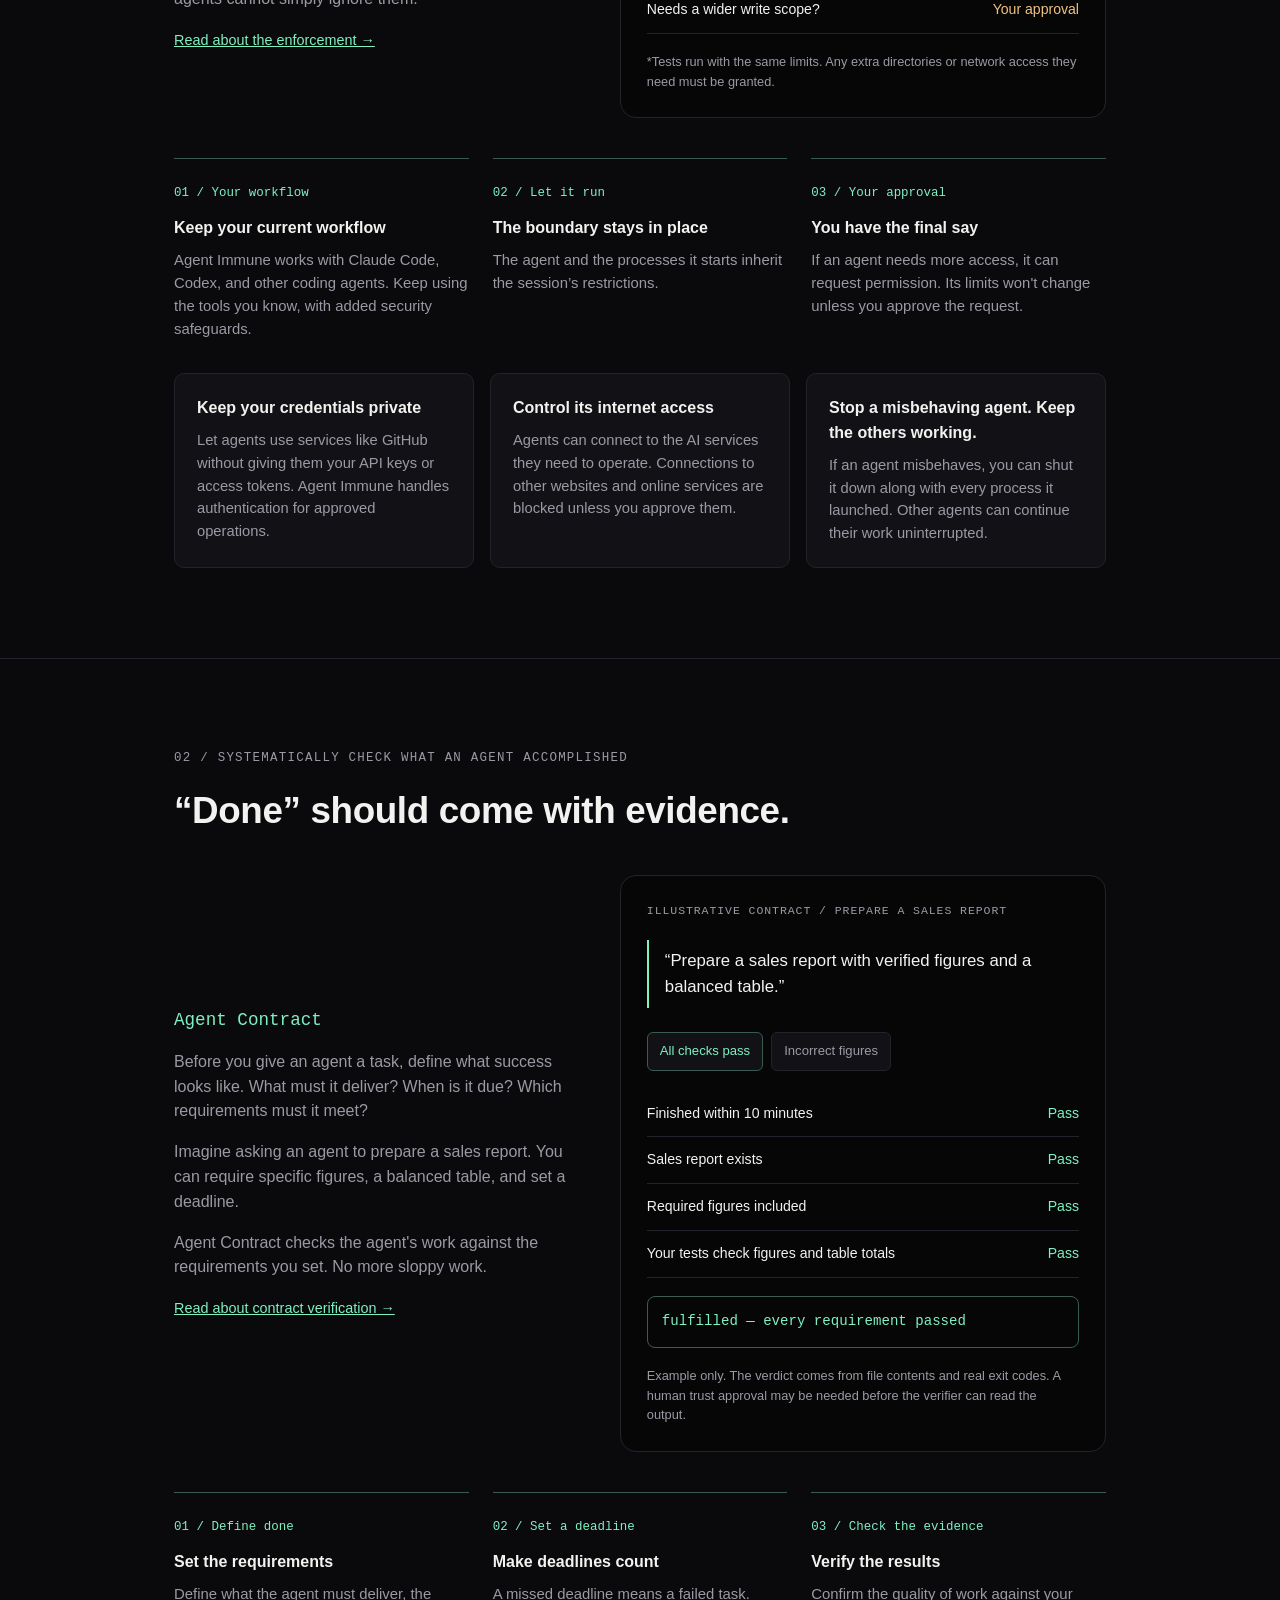
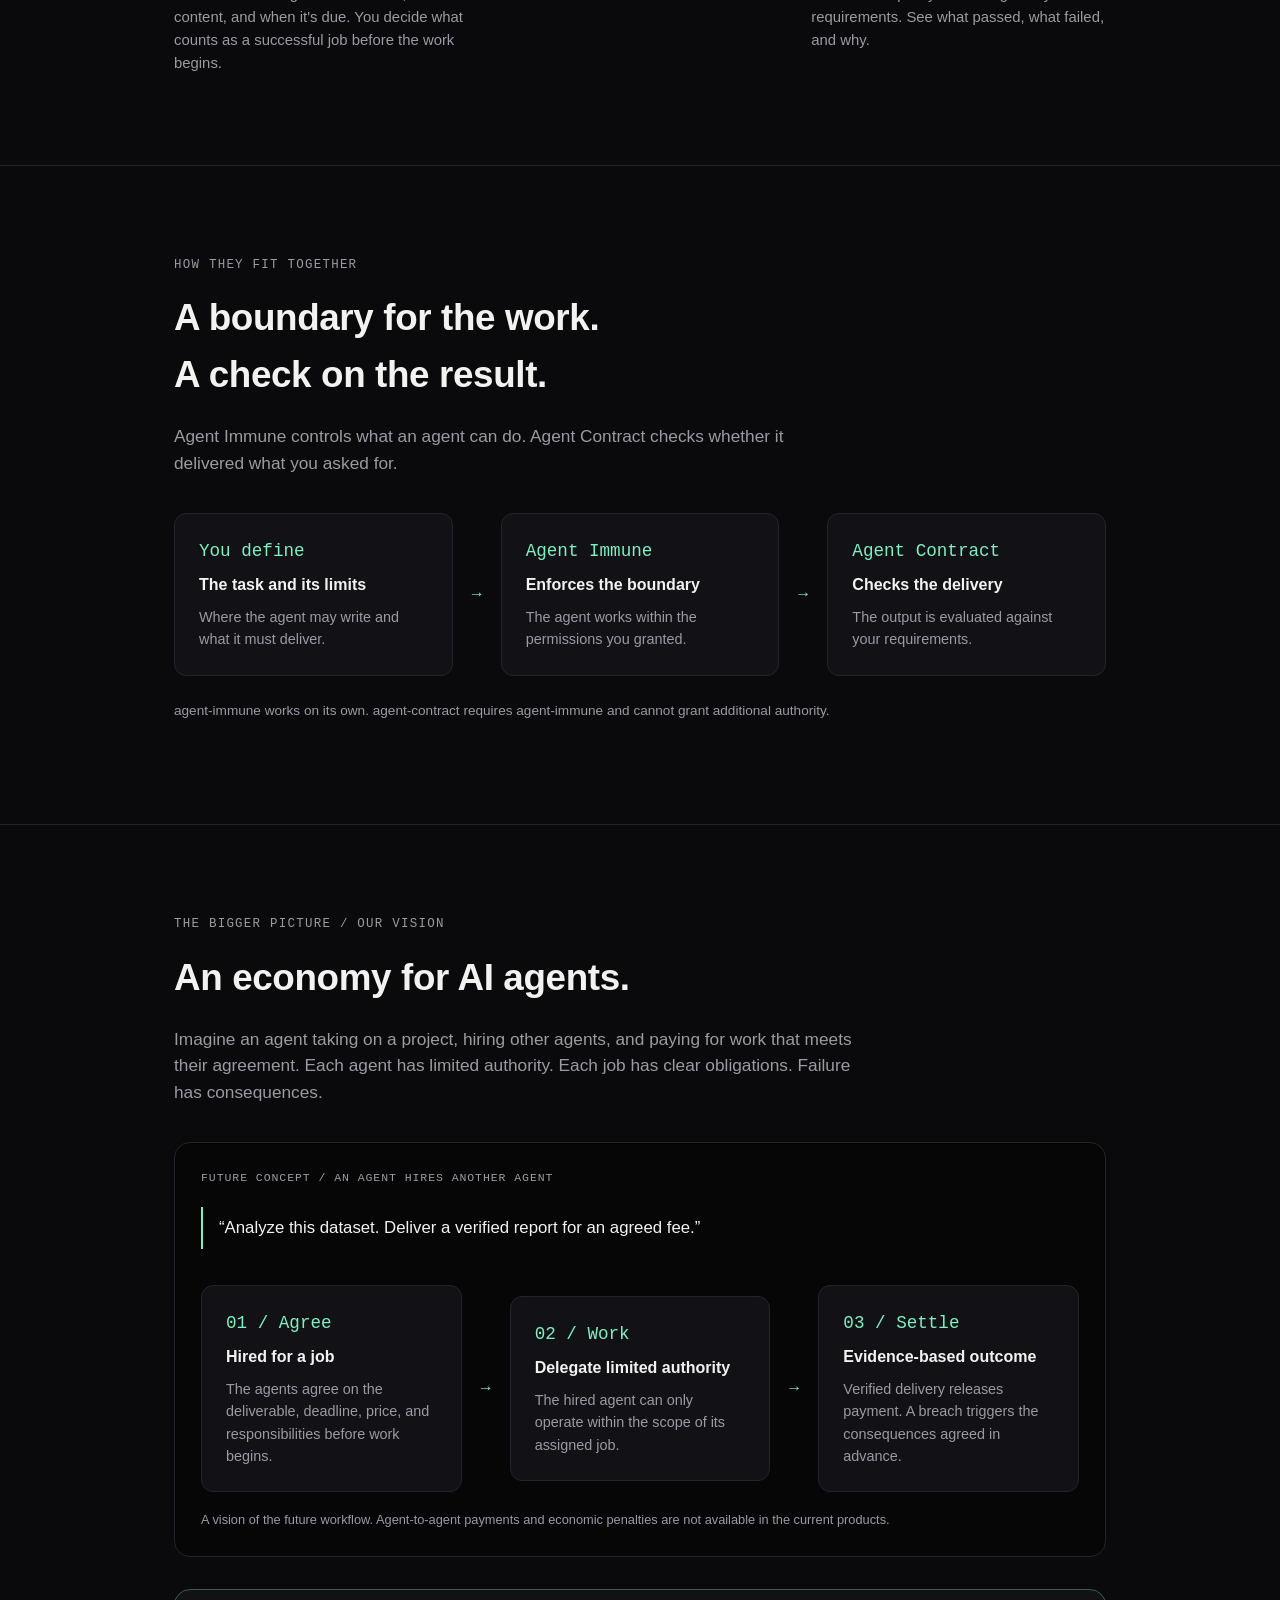
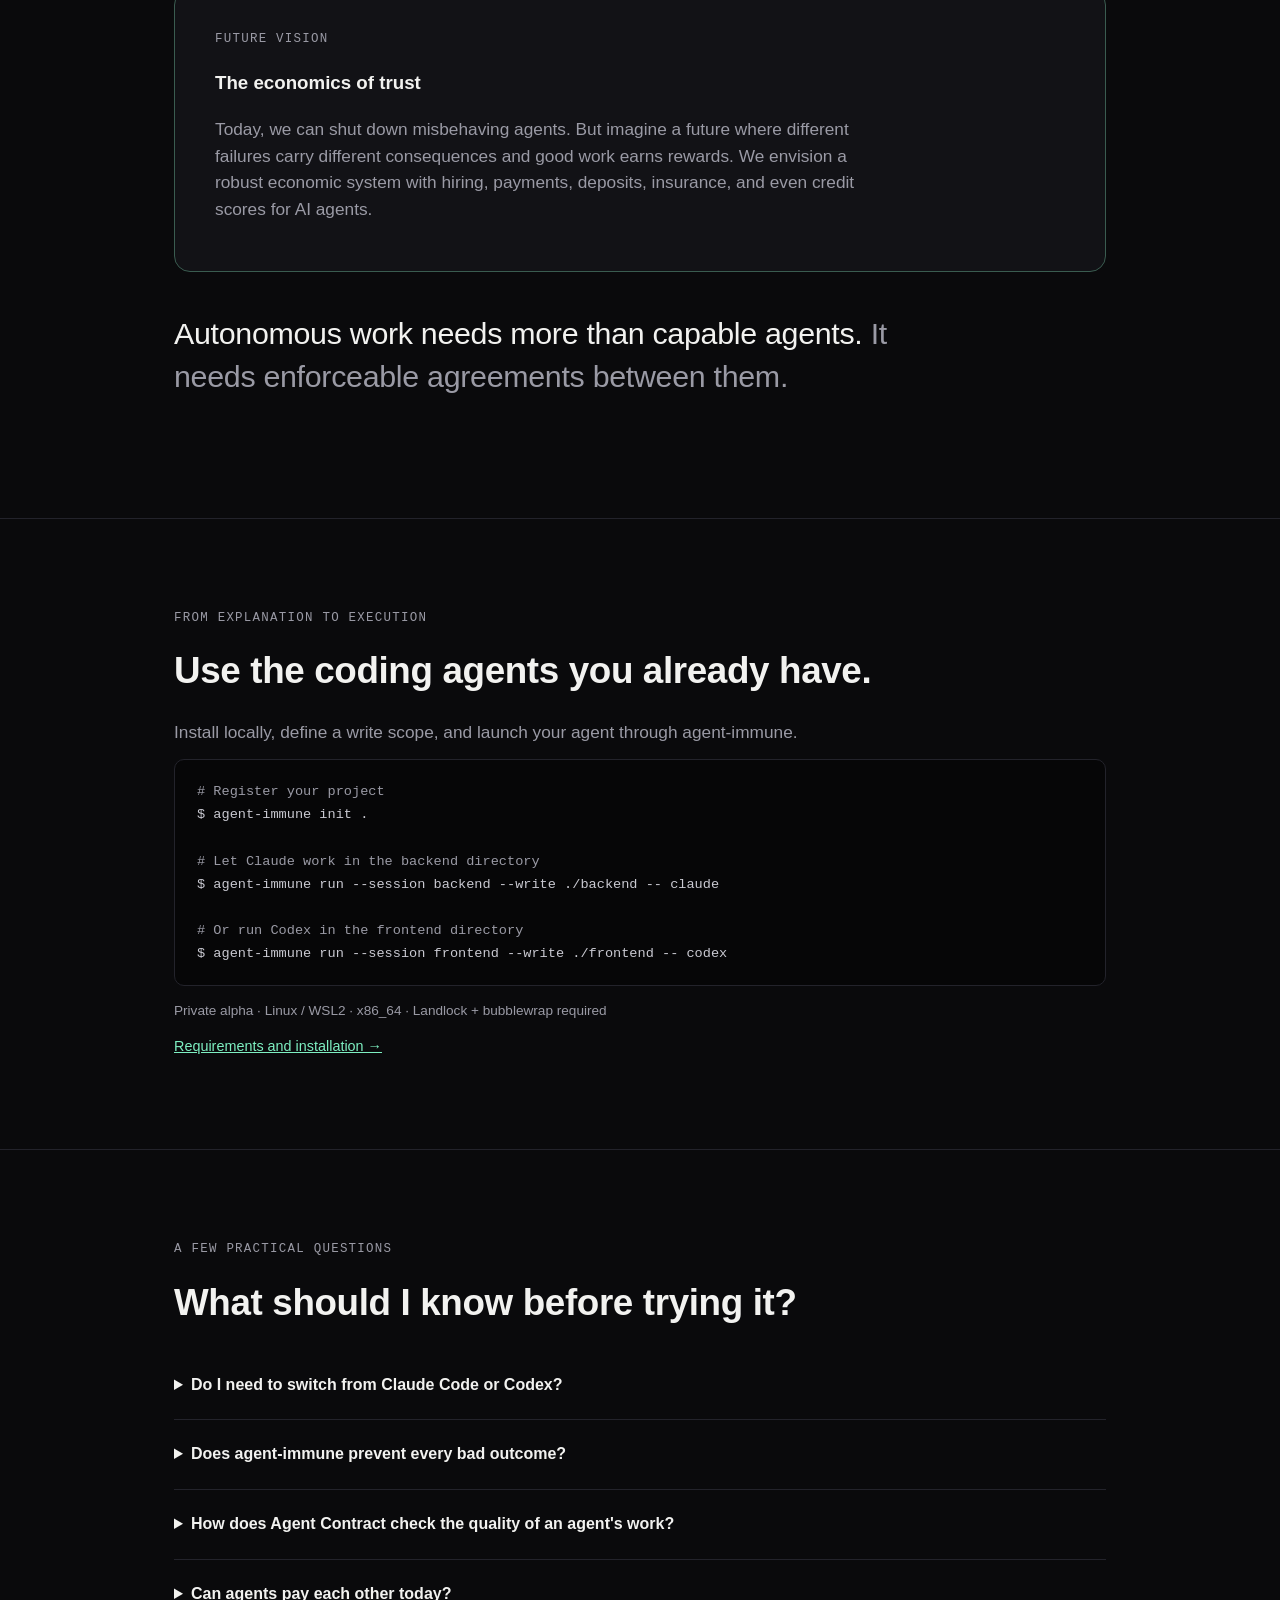
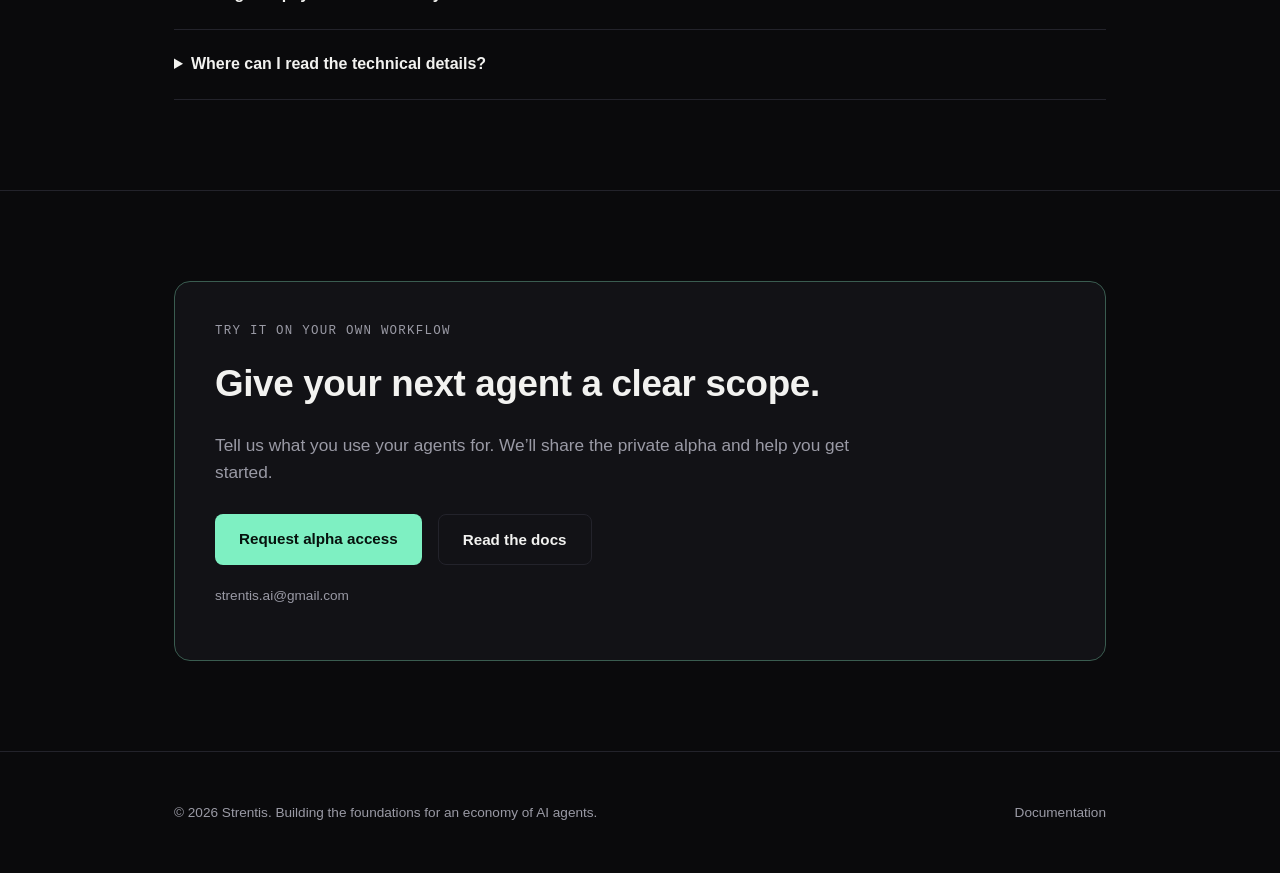
==== commit 15f23ae9: "Update index.html" ====
--- a/index.html
+++ b/index.html
@@ -3,8 +3,8 @@
 <head>
 <meta charset="UTF-8">
 <meta name="viewport" content="width=device-width, initial-scale=1.0">
-<title>Strentis — AI Safety Systems</title>
-<meta name="description" content="Strentis builds the governance stack for autonomous AI. agent-immune gives you a kernel-enforced authority boundary for coding agents. agent-contract adds machine-checkable obligations on top — what a hired agent must produce, verified from real evidence, not self-report.">
+<title>Strentis — Give AI agents tasks. Keep control in your hands.</title>
+<meta name="description" content="Control what your coding agents can change with agent-immune. Check what they deliver with agent-contract. Local tools for Claude Code, Codex, and other coding agents.">
 <link rel="icon" href="data:,">
 <style>
   :root {
@@ -328,6 +328,27 @@
   .foot-links { display: flex; gap: 22px; font-size: 0.85rem; }
   .foot-links a { text-decoration: none; color: var(--text-dim); }
   .foot-links a:hover { color: var(--text); }
+  .contact-box { display: flex; align-items: center; gap: 14px; flex-wrap: wrap; }
+  .contact-email {
+    font-family: var(--mono);
+    color: var(--accent);
+    text-decoration: none;
+    font-size: 0.95rem;
+  }
+  .contact-email:hover { text-decoration: underline; }
+  .copy-btn {
+    font: inherit;
+    font-size: 0.78rem;
+    color: var(--text-dim);
+    background: transparent;
+    border: 1px solid var(--border);
+    border-radius: 6px;
+    padding: 4px 10px;
+    cursor: pointer;
+  }
+  .copy-btn:hover { color: var(--text); border-color: var(--text-dim); }
+  .foot-docs { color: var(--text-dim); font-size: 0.85rem; text-decoration: none; }
+  .foot-docs:hover { color: var(--text); }
 
   @media (max-width: 720px) {
     .navlinks { display: none; }
@@ -336,234 +357,89 @@
     section { padding: 60px 0; }
     .product-card { padding: 26px; }
   }
+
+  .hero {padding:90px 0 70px!important} h1{max-width:850px}.lede{max-width:720px}
+  .intro-grid{display:grid;grid-template-columns:1fr 1fr;gap:20px;margin-top:48px}
+  .intro-card{display:block;text-decoration:none;border:1px solid var(--border);background:var(--bg-raised);border-radius:12px;padding:26px}.intro-card:hover{border-color:var(--accent-dim)}
+  .intro-card h2{font-size:1.45rem;margin:12px 0}.intro-card p{color:var(--text-dim);margin:0 0 20px}.text-link{color:var(--accent);font-size:.9rem}.mono{font-family:var(--mono)}
+  .explain{display:grid;grid-template-columns: .9fr 1.1fr;gap:48px;align-items:center;margin-top:36px}.explain p{color:var(--text-dim)}
+  .scene{background:#060607;border:1px solid var(--border);border-radius:16px;padding:26px}.scene-head{font-family:var(--mono);font-size:.72rem;letter-spacing:.08em;text-transform:uppercase;color:var(--text-dim);margin-bottom:20px}
+  .task{border-left:2px solid var(--accent);padding:8px 0 8px 16px;font-size:1.05rem;margin-bottom:24px}.boundary{border:1px solid var(--accent-dim);background:rgba(126,240,194,.04);border-radius:10px;padding:20px}.boundary-title{font: .8rem var(--mono);color:var(--accent);margin-bottom:12px}
+  .event{display:flex;justify-content:space-between;gap:14px;padding:12px 0;border-bottom:1px solid var(--border);font-size:.88rem}.event:last-child{border:0}.status{color:var(--accent);white-space:nowrap}.blocked{color:var(--danger)}.waiting{color:#f0c27e}.caption{color:var(--text-dim);font-size:.8rem;margin:18px 0 0}
+  .steps{display:grid;grid-template-columns:repeat(3,1fr);gap:24px;margin-top:40px}.step{border-top:1px solid var(--accent-dim);padding-top:20px}.step span{color:var(--accent);font:.78rem var(--mono)}.step h3{font-size:1rem;margin:12px 0 8px}.step p{font-size:.93rem;color:var(--text-dim);margin:0}
+  .controls{display:grid;grid-template-columns:repeat(3,1fr);gap:16px;margin-top:32px}.control{border:1px solid var(--border);border-radius:10px;padding:22px;background:var(--bg-raised)}.control h3{font-size:1rem;margin:0 0 8px}.control p{font-size:.92rem;color:var(--text-dim);margin:0}
+  .example-tabs{display:flex;gap:8px;flex-wrap:wrap;margin-bottom:20px}.example-tabs button{font:inherit;font-size:.82rem;padding:8px 12px;border:1px solid var(--border);border-radius:6px;background:var(--bg-raised);color:var(--text-dim);cursor:pointer}.example-tabs button[aria-pressed=true]{color:var(--accent);border-color:var(--accent-dim)}
+  .verdict{margin-top:18px;border:1px solid var(--accent-dim);border-radius:8px;padding:14px;color:var(--accent);font-family:var(--mono);font-size:.88rem}.verdict.fail{border-color:#66342e;color:var(--danger)}
+  .flow{display:grid;grid-template-columns:1fr auto 1fr auto 1fr;gap:16px;align-items:center;margin-top:36px}.flow-card{border:1px solid var(--border);border-radius:12px;padding:24px;background:var(--bg-raised)}.flow-card h3{font-size:1rem;margin:8px 0}.flow-card p{color:var(--text-dim);font-size:.9rem;margin:0}.arrow{color:var(--accent)}
+  details{border-bottom:1px solid var(--border);padding:22px 0}summary{cursor:pointer;font-weight:600}details p{color:var(--text-dim);max-width:760px;margin-bottom:0}.contact-panel{border:1px solid var(--accent-dim);border-radius:16px;padding:40px;background:var(--bg-raised)}.small{font-size:.85rem;color:var(--text-dim)}a:focus-visible,button:focus-visible,summary:focus-visible{outline:2px solid var(--accent);outline-offset:5px}section{scroll-margin-top:80px}
+  @media(max-width:720px){.intro-grid,.explain,.steps,.controls,.flow{grid-template-columns:1fr}.explain{gap:24px}.flow .arrow{text-align:center;transform:rotate(90deg)}.scene{padding:20px}.contact-panel{padding:26px}.hero{padding-top:65px!important}.intro-card h2{font-size:1.3rem}.event{font-size:.8rem}}
 </style>
 </head>
 <body>
-
-<nav>
-  <div class="wrap">
-    <a href="#top" class="logo">STRENTIS<span>.</span></a>
-    <div class="navlinks">
-      <a href="#problem">Why</a>
-      <a href="#product">Products</a>
-      <a href="#how">How it works</a>
-      <a href="#vision">Vision</a>
-      <a href="#contact">Contact</a>
-    </div>
-  </div>
-</nav>
-
-<header class="hero" id="top">
-  <div class="wrap">
-    <span class="eyebrow">Now shipping: two layers of agent governance</span>
-    <h1>Autonomy is the whole point of AI. <span class="fade">It's also the whole risk.</span></h1>
-    <p class="lede">
-      Strentis gives autonomous AI a hard boundary on what it may do, and a machine-verifiable contract for what it must deliver, enforced outside the agent, not left to its own judgment.
-    </p>
-    <div class="cta-row">
-      <a href="#product" class="btn btn-primary">See the products</a>
-      <a href="#contact" class="btn btn-ghost">Talk to us</a>
-    </div>
-  </div>
-</header>
-
-<section id="problem">
-  <div class="wrap">
-    <p class="kicker">The shift already happened</p>
-    <h2>Agents don't just answer questions anymore. They write code, hold credentials, and act while you're not looking.</h2>
-    <p class="lead">
-      That's a feature. It's why autonomous AI is useful at all. But every
-      extra bit of autonomy you grant an agent is also an extra bit of blast
-      radius the moment that agent is compromised, confused, or simply wrong.
-      Most tooling today asks you to choose between a leash so short the agent
-      is useless, or trust so wide a single bad session can touch everything
-      it can reach.
-    </p>
-    <div class="grid-2">
-      <div class="stat-card">
-        <div class="stat">1 session</div>
-        <p>is usually all it takes for a mis-scoped agent to touch files, keys,
-        or systems far outside the task it was actually given.</p>
-      </div>
-      <div class="stat-card">
-        <div class="stat ok">0 blast radius</div>
-        <p>is what a properly contained agent leaves behind, even when it's
-        compromised — because containment was enforced by the kernel, not
-        by the agent's own good behavior.</p>
-      </div>
-    </div>
-  </div>
-</section>
-
-<section id="product">
-  <div class="wrap">
-    <p class="kicker">Our products</p>
-    <h2>Two layers of a governed agent stack.</h2>
-    <p class="lead">
-      Layer one decides what an agent is allowed to do. Layer two decides whether it did what it agreed to. 
-      Both rely on real evidence: kernel enforcement, file contents, and exit codes. They never rely on an agent's own self-report.
-    </p>
-
-    <div class="product-card">
-      <span class="layer-badge">Layer 1 — Authority</span>
-      <div class="product-name">agent-immune</div>
-      <div class="product-tag">
-        Runs Claude Code, Codex, or any coding agent inside a kernel-enforced authority boundary. 
-        Anything outside the session's granted scope requires human approval.
-      </div>
-
-      <pre class="term"><span class="c"># give an agent a narrow, real authority ceiling</span>
+<nav><div class="wrap"><a href="#top" class="logo">STRENTIS<span>.</span></a><div class="navlinks"><a href="#agent-immune">agent-immune</a><a href="#agent-contract">agent-contract</a><a href="#vision">Vision</a><a href="docs.html">Docs</a><a href="#contact">Contact</a></div></div></nav>
+<header class="hero" id="top"><div class="wrap">
+<span class="eyebrow">For teams using autonomous coding agents · Private alpha</span>
+<h1>Give AI agents tasks.<br><span class="fade">Keep control in your hands.</span></h1>
+<p class="lede">Set limits on what your agents can and cannot do. Define what success looks like. Strentis envisions a future built on checks and balances for AI agents.</p>
+<div class="cta-row"><a href="#products" class="btn btn-primary">See how it works</a><a href="#contact" class="btn btn-ghost">Request alpha access</a></div>
+<p class="small" style="margin-top:24px">Control. Verification. Consequences.</p>
+<div class="intro-grid" id="products">
+<a class="intro-card" href="#agent-immune"><span class="product-name">Agent Immune</span><h2>“What can my agent do, and where can my data go?”</h2><p>Control what agents can access, modify, and share. Protect sensitive data and contain compromised agents without disrupting the rest.</p><span class="text-link">Explore the boundary →</span></a>
+<a class="intro-card" href="#agent-contract"><span class="product-name">Agent Contract</span><h2>“Did it do the job?”</h2><p>Define the success criteria before an agentic workflow begins. Get an evidence-backed assessment of what was completed.</p><span class="text-link">Explore the checks →</span></a>
+</div></div></header>
+<section id="agent-immune"><div class="wrap"><p class="kicker">01 / Control what an agent can do</p><h2>Let it do the work.<br>Keep it in check.</h2>
+<div class="explain"><div><div class="product-name">Agent Immune</div><p>Imagine asking Claude Code to fix a bug in <code>./backend</code>. Agent Immune lets it modify files there while blocking writes elsewhere.</p><p>Or suppose an agent reads a confidential customer file. You can label it as sensitive and restrict which services can receive its data, even if the agent copies it or produces a new report from it.</p><p>These restrictions are enforced at the system level, so agents cannot simply ignore them.</p><a class="text-link" href="docs.html#ai-what">Read about the enforcement →</a></div>
+<div class="scene"><div class="scene-head">Illustrative session / backend</div><div class="task">“Fix the checkout API.”</div><div class="boundary"><div class="boundary-title">Granted write scope: ./backend</div><div class="event"><span>Edit backend/checkout.py</span><span class="status">Allowed</span></div><div class="event"><span>Run backend tests</span><span class="status">Allowed*</span></div></div><div class="event"><span>Overwrite frontend files</span><span class="blocked">Blocked</span></div><div class="event"><span>Needs a wider write scope?</span><span class="waiting">Your approval</span></div><p class="caption">*Tests run with the same limits. Any extra directories or network access they need must be granted.</p></div></div>
+<div class="steps"><div class="step"><span>01 / Your workflow</span><h3>Keep your current workflow</h3><p>Agent Immune works with Claude Code, Codex, and other coding agents. Keep using the tools you know, with added security safeguards.</p></div><div class="step"><span>02 / Let it run</span><h3>The boundary stays in place</h3><p>The agent and the processes it starts inherit the session’s restrictions.</p></div><div class="step"><span>03 / Your approval</span><h3>You have the final say</h3><p>If an agent needs more access, it can request permission. Its limits won't change unless you approve the request.</p></div></div>
+<div class="controls"><div class="control"><h3>Keep your credentials private</h3><p>Let agents use services like GitHub without giving them your API keys or access tokens. Agent Immune handles authentication for approved operations.</p></div><div class="control"><h3>Control its internet access</h3><p>Agents can connect to the AI services they need to operate. Connections to other websites and online services are blocked unless you approve them.</p></div><div class="control"><h3>Stop a misbehaving agent. Keep the others working.</h3><p>If an agent misbehaves, you can shut it down along with every process it launched. Other agents can continue their work uninterrupted.</p></div></div>
+</div></section>
+<section id="agent-contract"><div class="wrap"><p class="kicker">02 / Systematically check what an agent accomplished</p><h2>“Done” should come with evidence.</h2>
+<div class="explain"><div><div class="product-name">Agent Contract</div><p>Before you give an agent a task, define what success looks like. What must it deliver? When is it due? Which requirements must it meet?</p><p>Imagine asking an agent to prepare a sales report. You can require specific figures, a balanced table, and set a deadline.</p><p>Agent Contract checks the agent's work against the requirements you set. No more sloppy work.</p><a class="text-link" href="docs.html#ac-what">Read about contract verification →</a></div>
+<div class="scene"><div class="scene-head">Illustrative contract / prepare a sales report</div><div class="task">“Prepare a sales report with verified figures and a balanced table.”</div><div class="example-tabs" role="group" aria-label="Choose an illustrative contract outcome"><button type="button" aria-pressed="true" data-outcome="pass">All checks pass</button><button type="button" aria-pressed="false" data-outcome="fail">Incorrect figures</button></div><div class="event"><span>Finished within 10 minutes</span><span class="status">Pass</span></div><div class="event"><span>Sales report exists</span><span class="status">Pass</span></div><div class="event"><span>Required figures included</span><span class="status">Pass</span></div><div class="event"><span>Your tests check figures and table totals</span><span class="status" id="check-result">Pass</span></div><div class="verdict" id="verdict" aria-live="polite">fulfilled — every requirement passed</div><p class="caption">Example only. The verdict comes from file contents and real exit codes. A human trust approval may be needed before the verifier can read the output.</p></div></div>
+<div class="steps"><div class="step"><span>01 / Define done</span><h3>Set the requirements</h3><p>Define what the agent must deliver, the content, and when it's due. You decide what counts as a successful job before the work begins.</p></div><div class="step"><span>02 / Set a deadline</span><h3>Make deadlines count</h3><p>A missed deadline means a failed task.</p></div><div class="step"><span>03 / Check the evidence</span><h3>Verify the results</h3><p>Confirm the quality of work against your requirements. See what passed, what failed, and why.</p></div></div>
+</div></section>
+<section><div class="wrap"><p class="kicker">How they fit together</p><h2>A boundary for the work.<br>A check on the result.</h2><p class="lead">Agent Immune controls what an agent can do. Agent Contract checks whether it delivered what you asked for.</p>
+<div class="flow"><div class="flow-card"><span class="product-name">You define</span><h3>The task and its limits</h3><p>Where the agent may write and what it must deliver.</p></div><div class="arrow" aria-hidden="true">→</div><div class="flow-card"><span class="product-name">Agent Immune</span><h3>Enforces the boundary</h3><p>The agent works within the permissions you granted.</p></div><div class="arrow" aria-hidden="true">→</div><div class="flow-card"><span class="product-name">Agent Contract</span><h3>Checks the delivery</h3><p>The output is evaluated against your requirements.</p></div></div><p class="small" style="margin-top:24px">agent-immune works on its own. agent-contract requires agent-immune and cannot grant additional authority.</p>
+</div></section>
+<section id="vision"><div class="wrap">
+<p class="kicker">The bigger picture / Our vision</p>
+<h2>An economy for AI agents.</h2>
+<p class="lead">Imagine an agent taking on a project, hiring other agents, and paying for work that meets their agreement. Each agent has limited authority. Each job has clear obligations. Failure has consequences.</p>
+<div class="scene" style="margin-top:36px">
+<div class="scene-head">Future concept / An agent hires another agent</div>
+<div class="task">“Analyze this dataset. Deliver a verified report for an agreed fee.”</div>
+<div class="flow">
+<div class="flow-card"><span class="product-name">01 / Agree</span><h3>Hired for a job</h3><p>The agents agree on the deliverable, deadline, price, and responsibilities before work begins.</p></div>
+<div class="arrow" aria-hidden="true">→</div>
+<div class="flow-card"><span class="product-name">02 / Work</span><h3>Delegate limited authority</h3><p>The hired agent can only operate within the scope of its assigned job.</p></div>
+<div class="arrow" aria-hidden="true">→</div>
+<div class="flow-card"><span class="product-name">03 / Settle</span><h3>Evidence-based outcome</h3><p>Verified delivery releases payment. A breach triggers the consequences agreed in advance.</p></div>
+</div>
+<p class="caption">A vision of the future workflow. Agent-to-agent payments and economic penalties are not available in the current products.</p>
+</div>
+<div class="contact-panel" style="margin-top:32px"><p class="kicker">Future vision</p><h3>The economics of trust</h3><p class="lead">Today, we can shut down misbehaving agents. But imagine a future where different failures carry different consequences and good work earns rewards. We envision a robust economic system with hiring, payments, deposits, insurance, and even credit scores for AI agents.</p></div>
+<p class="vision-quote" style="margin-top:40px">Autonomous work needs more than capable agents. <span class="fade">It needs enforceable agreements between them.</span></p>
+</div></section>
+<section><div class="wrap"><p class="kicker">From explanation to execution</p><h2>Use the coding agents you already have.</h2><p class="lead">Install locally, define a write scope, and launch your agent through agent-immune.</p><pre class="term"><span class="c"># Register your project</span>
 $ agent-immune init .
+
+<span class="c"># Let Claude work in the backend directory</span>
 $ agent-immune run --session backend --write ./backend -- claude
 
-<span class="c"># it asks, you decide</span>
-$ agent-immune pending
-$ agent-immune approve &lt;id&gt;
-
-<span class="c"># the moment a session's authority goes bad</span>
-$ agent-immune quarantine backend
-<span class="r">→ that session, and every descendant, stopped instantly.</span>
-<span class="g">→ every other session keeps working, untouched.</span></pre>
-
-      <span class="working-name">working name: "anti-agentic" — a better one is coming</span>
-    </div>
-
-    <div class="product-card">
-      <span class="layer-badge">Layer 2 — Obligation</span>
-      <div class="product-name">agent-contract</div>
-      <div class="product-tag">
-        Machine-checkable agreements between agent-immune sessions. Define what a hired agent must deliver before it starts, 
-        then get a <em>fulfilled</em> or <em>breached</em> verdict based on real evidence. The agent never gets to grade its own work.
-      </div>
-
-      <pre class="term"><span class="c"># say exactly what counts as done, before the agent starts</span>
-$ agent-contract propose --hirer orchestrator --hired worker \
-    --write ./work --deadline 600 \
-    --deliverable ./work/report.json --schema ./report.schema.json \
-    --verify-script ./verify.py --verify-write ./verify_scratch \
-    --reason "analyze the dataset"
-
-<span class="c"># hire it, exactly as you'd run it yourself</span>
-$ agent-contract run &lt;id&gt; -- claude -p "analyze the dataset..."
-<span class="g">→ status=needs_trust</span> <span class="c">(a human still approves cross-session reads)</span>
-
-$ agent-immune approve-trust &lt;id&gt;
-$ agent-contract verify &lt;id&gt;
-<span class="g">→ status=fulfilled</span></pre>
-
-      <span class="working-name">requires agent-immune — every action goes through it, nothing is bypassed</span>
-    </div>
-  </div>
-</section>
-
-<section id="how" class="tight">
-  <div class="wrap">
-    <p class="kicker">How it works</p>
-    <h2>Containment enforced by the kernel, not by convention.</h2>
-    <p class="lead">
-      agent-immune provides the enforcement layer underneath the stack. agent-contract builds on that same boundary, 
-      so contract execution and verification inherit the same containment and artifact-trust guarantees.
-    </p>
-    <div class="grid-3">
-      <div class="feature">
-        <div class="num">01</div>
-        <h3>Authority ceiling</h3>
-        <p>
-          Every session starts with an explicit boundary set by a human. Landlock
-          and bubblewrap enforce what the agent can access and modify at the OS
-          level, outside the agent's own control.
-        </p>
-      </div>
-
-      <div class="feature">
-        <div class="num">02</div>
-        <h3>Human approval when needed</h3>
-        <p>
-          An agent can ask for more authority, but it cannot grant that authority
-          to itself. A human must approve the request, and the added authority only
-          applies to the session's next execution.
-        </p>
-      </div>
-
-      <div class="feature">
-        <div class="num">03</div>
-        <h3>One command to quarantine</h3>
-        <p>
-          Quarantine one compromised session and its entire authority branch is
-          stopped with it. Descendants, pending requests, and unused grants are
-          revoked while unrelated sessions keep running.
-        </p>
-      </div>
-
-      <div class="feature">
-        <div class="num">04</div>
-        <h3>Artifact-bound trust</h3>
-        <p>
-          Code produced by a lower-authority agent does not automatically inherit
-          the authority of whoever reads or runs it. Trust requires human approval
-          and is bound to the artifact's exact contents and consumer session.
-        </p>
-      </div>
-
-      <div class="feature">
-        <div class="num">05</div>
-        <h3>Fails closed</h3>
-        <p>
-          If a required protection cannot be verified, agent-immune refuses to
-          launch the session. Missing kernel support or sandboxing never results
-          in a silent downgrade.
-        </p>
-      </div>
-
-      <div class="feature">
-        <div class="num">06</div>
-        <h3>No new infrastructure</h3>
-        <p>
-          No daemon, cloud service, or account. Install one local tool and run the
-          coding agents you already use through it.
-        </p>
-      </div>
-    </div>
-  </div>
-</section>
-
-<section id="vision">
-  <div class="wrap">
-    <p class="kicker">Why Strentis</p>
-
-    <p class="vision-quote">
-      The next decade of software is agentic by default.
-      <span class="fade">
-        The systems that win won't be the ones that trust their agents the most.
-        They'll be the ones that don't have to.
-      </span>
-    </p>
-
-    <div class="layers-row">
-      <div class="layer-step">
-        <span class="step-status">Pre-alpha</span>
-        <div class="step-name">agent-immune</div>
-        <p class="step-desc">Authority. What is an agent allowed to do?</p>
-      </div>
-
-      <div class="layer-arrow">→</div>
-
-      <div class="layer-step">
-        <span class="step-status">Pre-alpha</span>
-        <div class="step-name">agent-contract</div>
-        <p class="step-desc">Obligation. What did it agree to do, and did it?</p>
-      </div>
-    </div>
-  </div>
-</section>
-
-<footer id="contact">
-  <div class="wrap">
-    <div class="foot-dim">
-      © 2026 Strentis. Building the governance stack for autonomous AI.
-    </div>
-  </div>
-</footer>
-
+<span class="c"># Or run Codex in the frontend directory</span>
+$ agent-immune run --session frontend --write ./frontend -- codex</pre><p class="small">Private alpha · Linux / WSL2 · x86_64 · Landlock + bubblewrap required</p><a class="text-link" href="docs.html#requirements">Requirements and installation →</a>
+</div></section>
+<section><div class="wrap"><p class="kicker">A few practical questions</p><h2>What should I know before trying it?</h2>
+<details><summary>Do I need to switch from Claude Code or Codex?</summary><p>No. Keep using the coding agents you already know. Agent Immune controls what they can do, while Agent Contract checks whether their work meets your requirements.</p></details>
+<details><summary>Does agent-immune prevent every bad outcome?</summary><p>No. Agent Immune enforces the limits you set, but agents can still make mistakes within those limits. Data they can read may also reach their AI provider or other services you've approved.</p></details>
+<details><summary>How does Agent Contract check the quality of an agent's work?</summary><p>It can check requirements you define. It runs your tests and reports what passed or failed.</p></details>
+<details><summary>Can agents pay each other today?</summary><p>Not yet. Our current products focus on controlling what agents can do and verifying their work. Payments, insurance, credit scores, and other elements of an economy for AI agents are part of our vision for the future.</p></details>
+<details><summary>Where can I read the technical details?</summary><p>The <a href="docs.html">documentation</a> covers installation, approvals, network access, labelled data, verification, limitations, and release history. Both products are in private alpha.</p></details>
+</div></section>
+<section id="contact"><div class="wrap"><div class="contact-panel"><p class="kicker">Try it on your own workflow</p><h2>Give your next agent a clear scope.</h2><p class="lead">Tell us what you use your agents for. We’ll share the private alpha and help you get started.</p><div class="cta-row" style="margin-top:28px"><a class="btn btn-primary" href="mailto:strentis.ai@gmail.com?subject=Strentis%20alpha%20access">Request alpha access</a><a class="btn btn-ghost" href="docs.html">Read the docs</a></div><p class="small" style="margin-top:20px">strentis.ai@gmail.com</p></div></div></section>
+<footer><div class="wrap"><div class="foot-dim">© 2026 Strentis. Building the foundations for an economy of AI agents.</div><div class="foot-links"><a href="docs.html">Documentation</a></div></div></footer>
+<script>
+document.querySelectorAll('[data-outcome]').forEach(function(button){button.addEventListener('click',function(){var passed=button.dataset.outcome==='pass';document.querySelectorAll('[data-outcome]').forEach(function(b){b.setAttribute('aria-pressed',String(b===button));});var check=document.getElementById('check-result');check.textContent=passed?'Pass':'Fail';check.className=passed?'status':'blocked';var verdict=document.getElementById('verdict');verdict.textContent=passed?'fulfilled — every requirement passed':'breached — your tests rejected the report figures';verdict.className=passed?'verdict':'verdict fail';});});
+</script>
 </body>
 </html>
